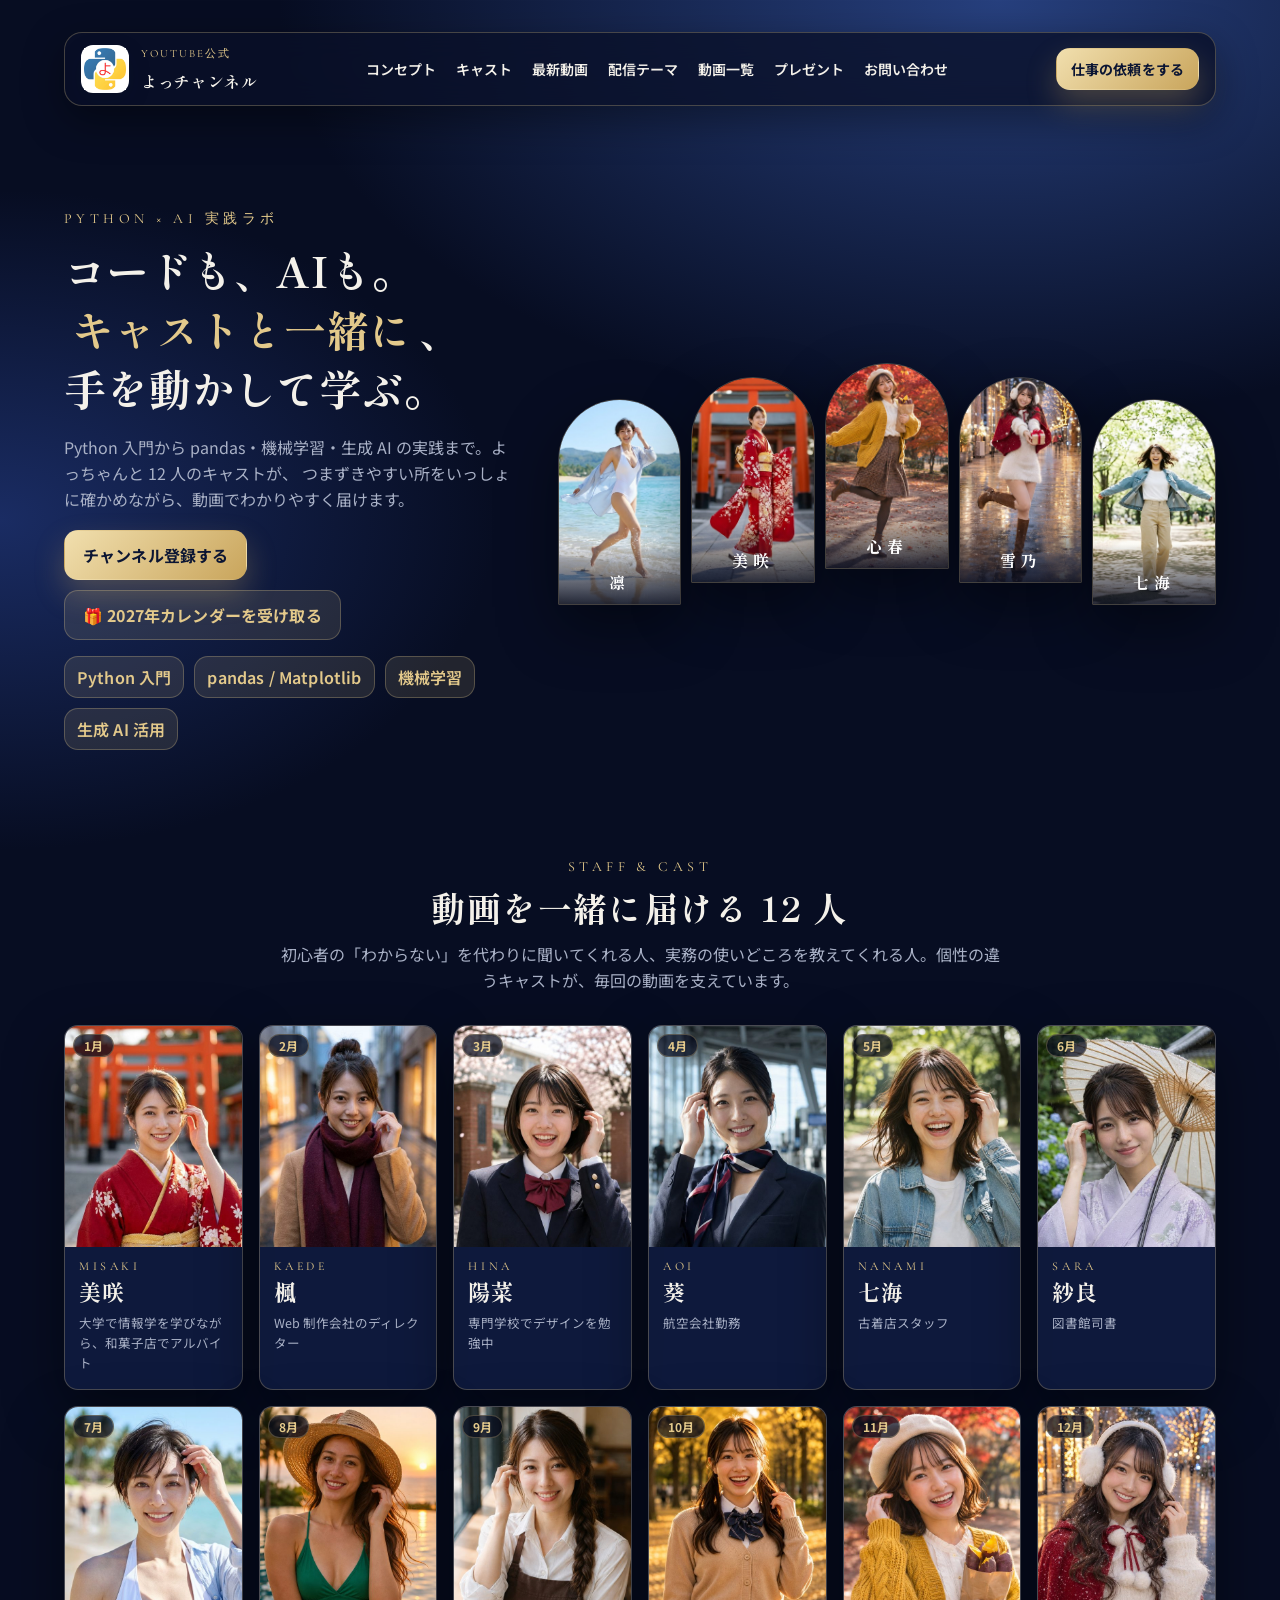
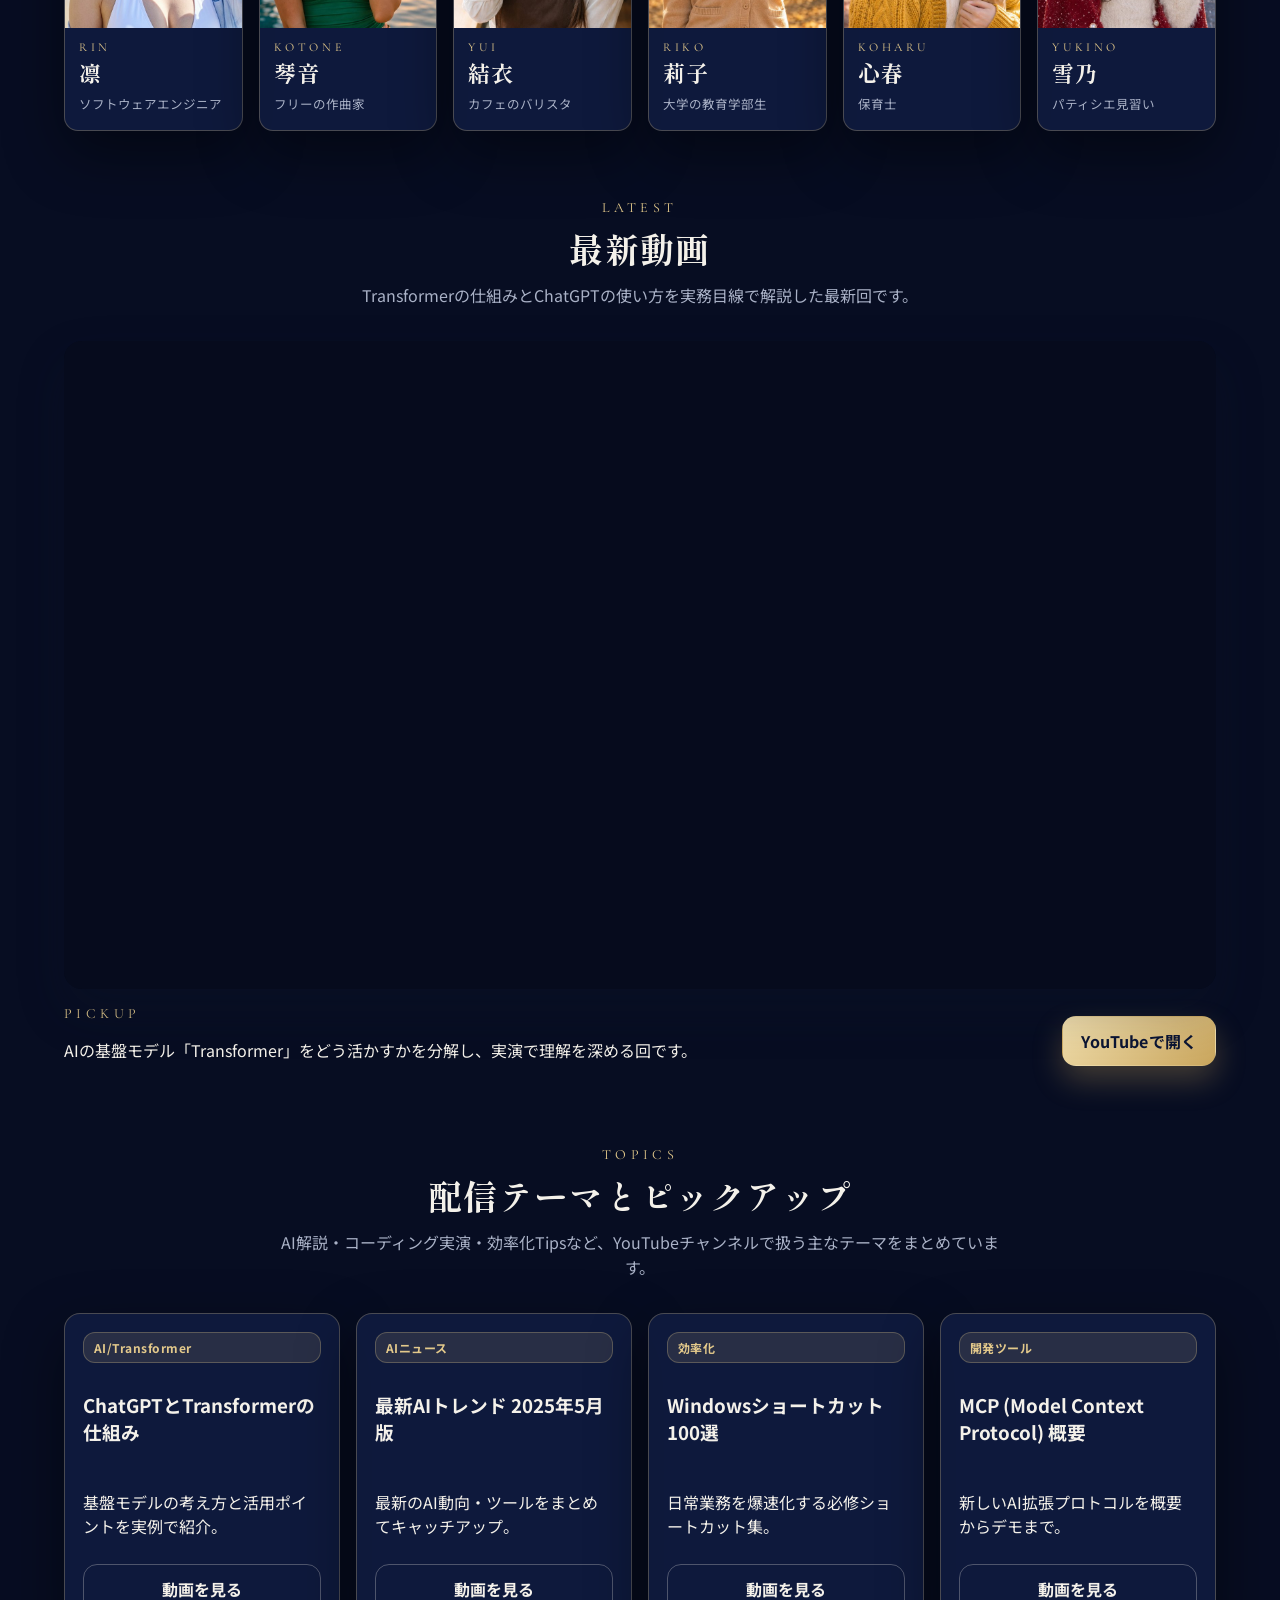
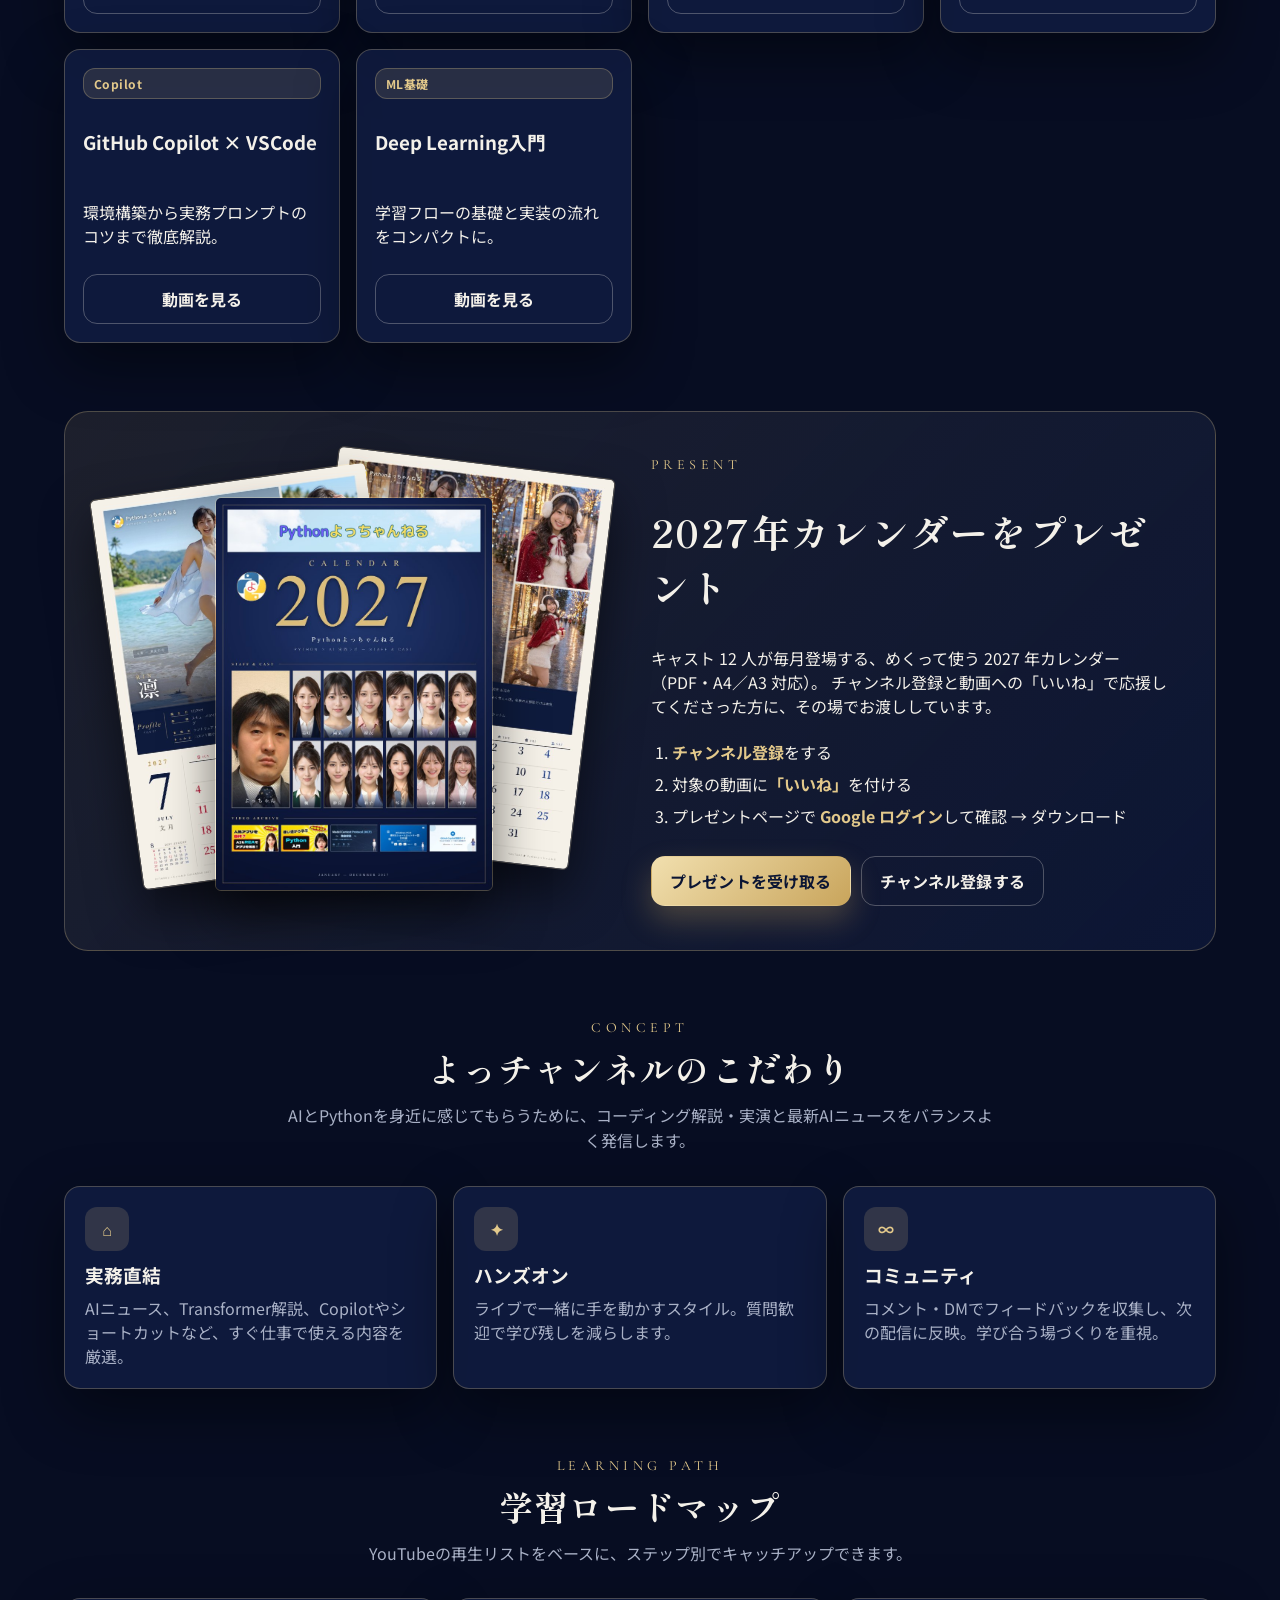
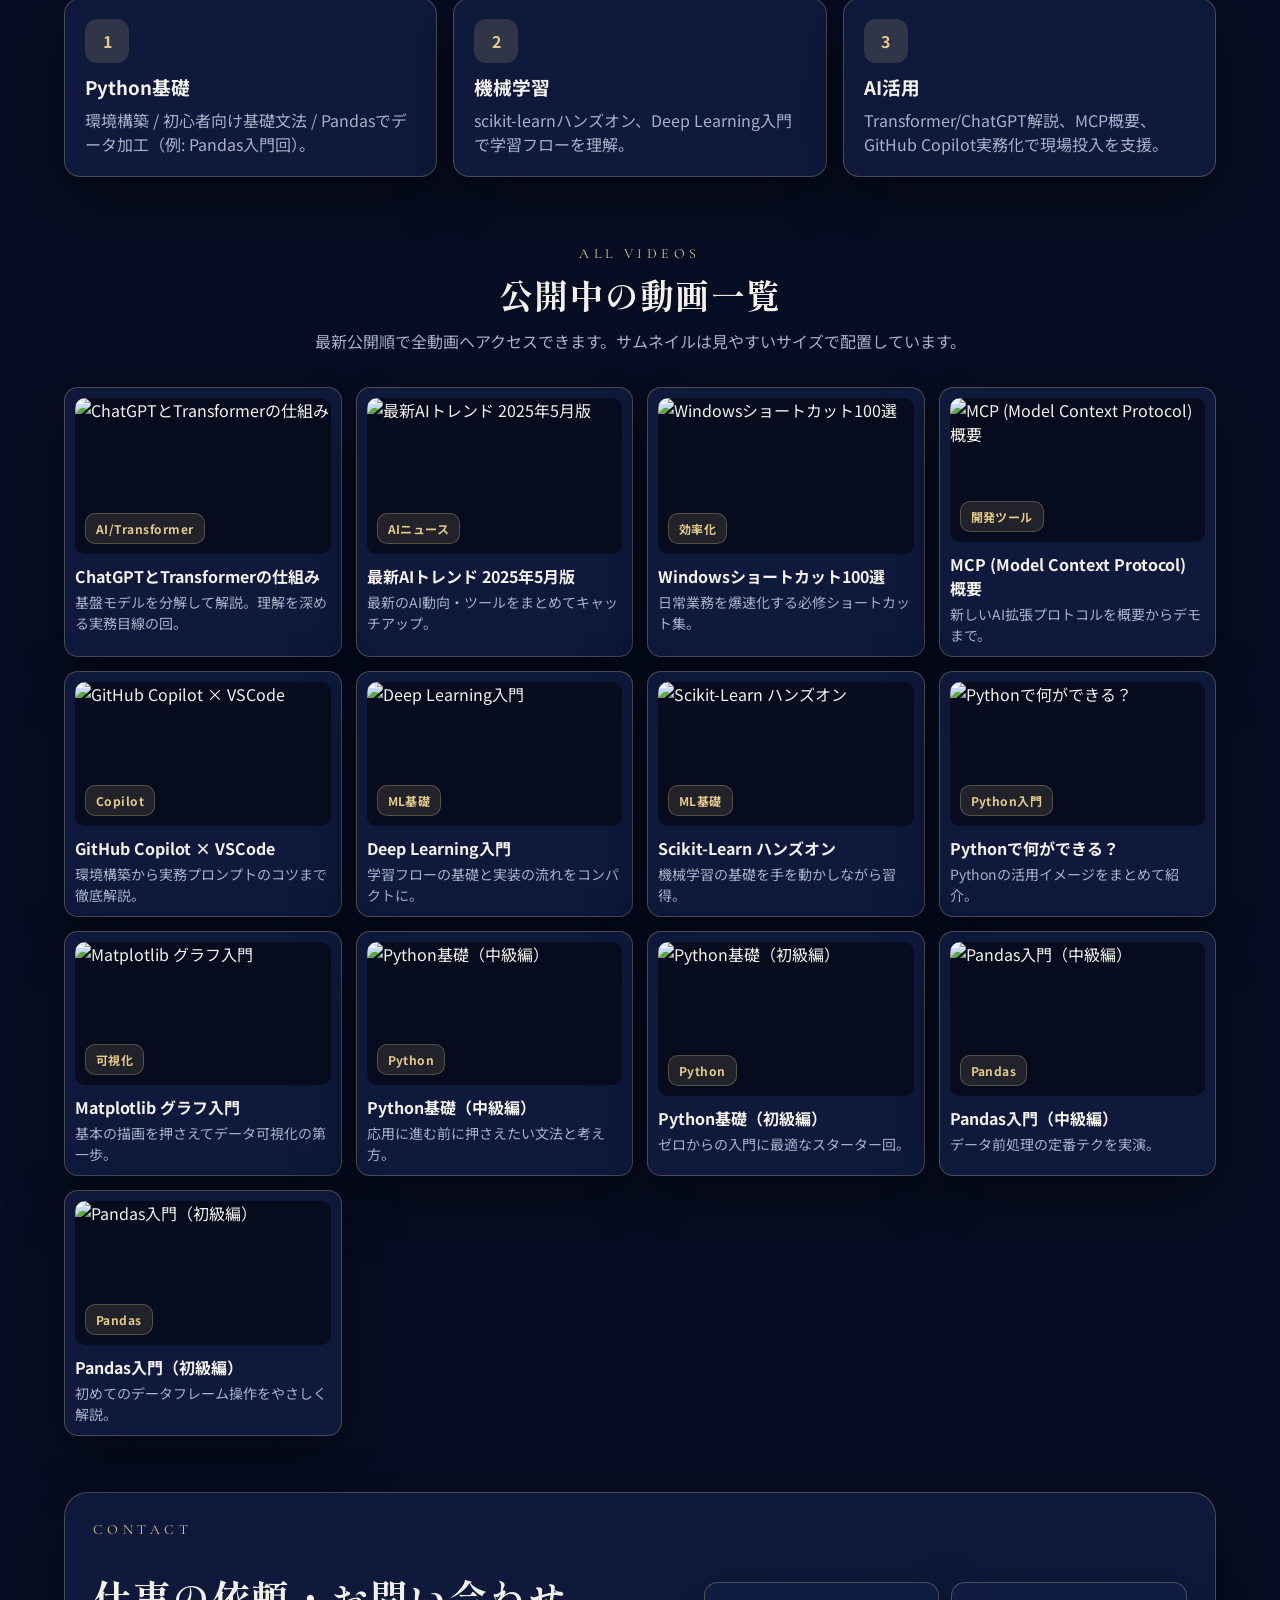
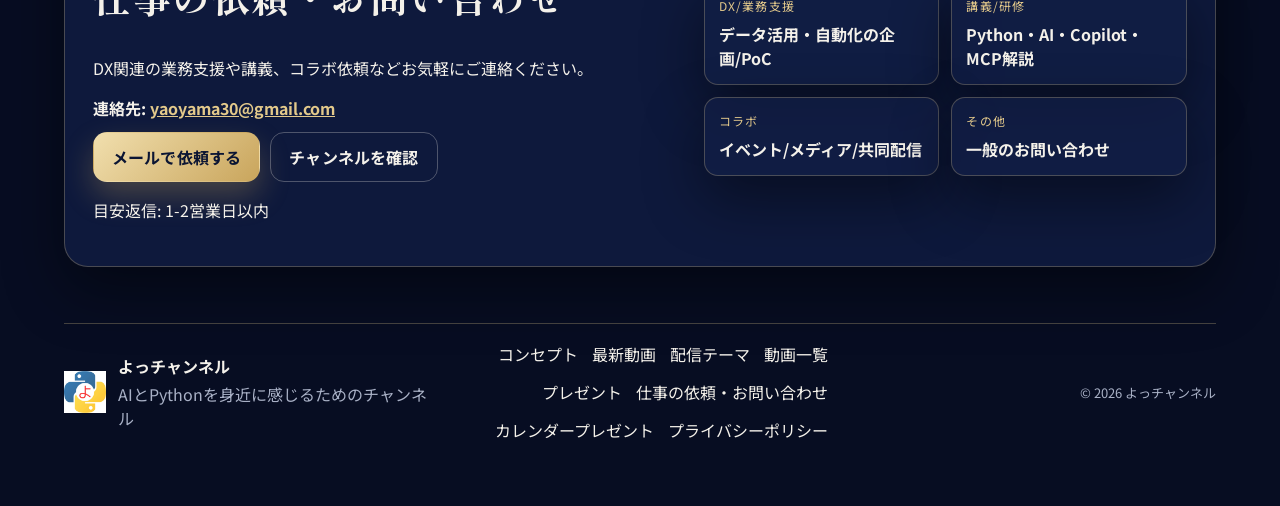
==== index.html @ f8c66ace "連絡先のメールアドレスを変更 Co-Authored-By: Claude Fable 5.2 <noreply@anthropic.com>" ====
<!DOCTYPE html>
<html lang="ja">
<head>
  <meta charset="UTF-8">
  <meta name="viewport" content="width=device-width, initial-scale=1.0">
  <title>よっチャンネル | Python × AI 実践ラボ</title>
  <link rel="preconnect" href="https://fonts.googleapis.com">
  <link rel="preconnect" href="https://fonts.gstatic.com" crossorigin>
  <link href="https://fonts.googleapis.com/css2?family=Space+Grotesk:wght@400;600;700&family=Noto+Sans+JP:wght@400;700&family=Shippori+Mincho:wght@600;800&family=Cormorant+Garamond:wght@500;600&display=swap" rel="stylesheet">
  <link rel="stylesheet" href="styles.css">
</head>
<body>
  <div class="page">
    <header class="topbar">
      <div class="logo-block">
        <div class="logo-mark">
          <img src="assets/logo.png" alt="よっチャンネルのロゴ">
        </div>
        <div class="brand">
          <span class="eyebrow">YouTube公式</span>
          <span class="title">よっチャンネル</span>
        </div>
      </div>
      <nav class="nav">
        <a href="#about">コンセプト</a>
        <a href="#cast">キャスト</a>
        <a href="#latest">最新動画</a>
        <a href="#topics">配信テーマ</a>
        <a href="#all-videos">動画一覧</a>
        <a href="#present">プレゼント</a>
        <a href="#contact">お問い合わせ</a>
      </nav>
      <div class="cta-group">
        <a class="btn ghost" href="https://www.youtube.com/channel/UCyjFn_RJ7tM82CT_i3eoOZg" target="_blank" rel="noopener">チャンネルを開く</a>
        <a class="btn primary" href="#contact">仕事の依頼をする</a>
      </div>
    </header>

    <main>
      <section class="hero hero-cast" id="hero">
        <div class="hero-copy">
          <p class="eyebrow">Python × AI 実践ラボ</p>
          <h1>コードも、AIも。<br><span class="highlight">キャストと一緒に</span>、<br>手を動かして学ぶ。</h1>
          <p class="lede">
            Python 入門から pandas・機械学習・生成 AI の実践まで。よっちゃんと 12 人のキャストが、
            つまずきやすい所をいっしょに確かめながら、動画でわかりやすく届けます。
          </p>
          <div class="cta-group">
            <a class="btn primary" href="https://www.youtube.com/channel/UCyjFn_RJ7tM82CT_i3eoOZg?sub_confirmation=1" target="_blank" rel="noopener">チャンネル登録する</a>
            <a class="btn secondary" href="#present">🎁 2027年カレンダーを受け取る</a>
          </div>
          <div class="chips">
            <span class="chip">Python 入門</span>
            <span class="chip">pandas / Matplotlib</span>
            <span class="chip">機械学習</span>
            <span class="chip">生成 AI 活用</span>
          </div>
        </div>
        <div class="hero-strip" aria-label="キャスト">
          <figure><img src="assets/cast/hero-07-rin.jpg" alt="凛" loading="eager"><figcaption>凛</figcaption></figure><figure><img src="assets/cast/hero-01-misaki.jpg" alt="美咲" loading="eager"><figcaption>美咲</figcaption></figure><figure><img src="assets/cast/hero-11-koharu.jpg" alt="心春" loading="eager"><figcaption>心春</figcaption></figure><figure><img src="assets/cast/hero-12-yukino.jpg" alt="雪乃" loading="eager"><figcaption>雪乃</figcaption></figure><figure><img src="assets/cast/hero-05-nanami.jpg" alt="七海" loading="eager"><figcaption>七海</figcaption></figure>
        </div>
      </section>

      <section class="section" id="cast">
        <div class="section-header">
          <p class="eyebrow">Staff &amp; Cast</p>
          <h2>動画を一緒に届ける 12 人</h2>
          <p class="lede">初心者の「わからない」を代わりに聞いてくれる人、実務の使いどころを教えてくれる人。個性の違うキャストが、毎回の動画を支えています。</p>
        </div>
        <div class="cast-grid">
          <article class="cast-card">
            <div class="cast-photo"><img src="assets/cast/01-misaki.jpg" alt="美咲" loading="lazy"><span class="cast-month">1月</span></div>
            <div class="cast-body">
              <p class="cast-kana">MISAKI</p>
              <h3>美咲</h3>
              <p class="cast-job">大学で情報学を学びながら、和菓子店でアルバイト</p>
            </div>
          </article>
          <article class="cast-card">
            <div class="cast-photo"><img src="assets/cast/02-kaede.jpg" alt="楓" loading="lazy"><span class="cast-month">2月</span></div>
            <div class="cast-body">
              <p class="cast-kana">KAEDE</p>
              <h3>楓</h3>
              <p class="cast-job">Web 制作会社のディレクター</p>
            </div>
          </article>
          <article class="cast-card">
            <div class="cast-photo"><img src="assets/cast/03-hina.jpg" alt="陽菜" loading="lazy"><span class="cast-month">3月</span></div>
            <div class="cast-body">
              <p class="cast-kana">HINA</p>
              <h3>陽菜</h3>
              <p class="cast-job">専門学校でデザインを勉強中</p>
            </div>
          </article>
          <article class="cast-card">
            <div class="cast-photo"><img src="assets/cast/04-aoi.jpg" alt="葵" loading="lazy"><span class="cast-month">4月</span></div>
            <div class="cast-body">
              <p class="cast-kana">AOI</p>
              <h3>葵</h3>
              <p class="cast-job">航空会社勤務</p>
            </div>
          </article>
          <article class="cast-card">
            <div class="cast-photo"><img src="assets/cast/05-nanami.jpg" alt="七海" loading="lazy"><span class="cast-month">5月</span></div>
            <div class="cast-body">
              <p class="cast-kana">NANAMI</p>
              <h3>七海</h3>
              <p class="cast-job">古着店スタッフ</p>
            </div>
          </article>
          <article class="cast-card">
            <div class="cast-photo"><img src="assets/cast/06-sara.jpg" alt="紗良" loading="lazy"><span class="cast-month">6月</span></div>
            <div class="cast-body">
              <p class="cast-kana">SARA</p>
              <h3>紗良</h3>
              <p class="cast-job">図書館司書</p>
            </div>
          </article>
          <article class="cast-card">
            <div class="cast-photo"><img src="assets/cast/07-rin.jpg" alt="凛" loading="lazy"><span class="cast-month">7月</span></div>
            <div class="cast-body">
              <p class="cast-kana">RIN</p>
              <h3>凛</h3>
              <p class="cast-job">ソフトウェアエンジニア</p>
            </div>
          </article>
          <article class="cast-card">
            <div class="cast-photo"><img src="assets/cast/08-kotone.jpg" alt="琴音" loading="lazy"><span class="cast-month">8月</span></div>
            <div class="cast-body">
              <p class="cast-kana">KOTONE</p>
              <h3>琴音</h3>
              <p class="cast-job">フリーの作曲家</p>
            </div>
          </article>
          <article class="cast-card">
            <div class="cast-photo"><img src="assets/cast/09-yui.jpg" alt="結衣" loading="lazy"><span class="cast-month">9月</span></div>
            <div class="cast-body">
              <p class="cast-kana">YUI</p>
              <h3>結衣</h3>
              <p class="cast-job">カフェのバリスタ</p>
            </div>
          </article>
          <article class="cast-card">
            <div class="cast-photo"><img src="assets/cast/10-riko.jpg" alt="莉子" loading="lazy"><span class="cast-month">10月</span></div>
            <div class="cast-body">
              <p class="cast-kana">RIKO</p>
              <h3>莉子</h3>
              <p class="cast-job">大学の教育学部生</p>
            </div>
          </article>
          <article class="cast-card">
            <div class="cast-photo"><img src="assets/cast/11-koharu.jpg" alt="心春" loading="lazy"><span class="cast-month">11月</span></div>
            <div class="cast-body">
              <p class="cast-kana">KOHARU</p>
              <h3>心春</h3>
              <p class="cast-job">保育士</p>
            </div>
          </article>
          <article class="cast-card">
            <div class="cast-photo"><img src="assets/cast/12-yukino.jpg" alt="雪乃" loading="lazy"><span class="cast-month">12月</span></div>
            <div class="cast-body">
              <p class="cast-kana">YUKINO</p>
              <h3>雪乃</h3>
              <p class="cast-job">パティシエ見習い</p>
            </div>
          </article>
        </div>
      </section>

      <section class="section" id="latest">
        <div class="section-header">
          <p class="eyebrow">Latest</p>
          <h2>最新動画</h2>
          <p class="lede">Transformerの仕組みとChatGPTの使い方を実務目線で解説した最新回です。</p>
        </div>
        <div class="video-wrap">
          <div class="video-embed">
            <iframe src="https://www.youtube.com/embed/_EGtxIIIu-Y" title="ChatGPTとTransformerの仕組み" frameborder="0" allowfullscreen allow="accelerometer; autoplay; clipboard-write; encrypted-media; gyroscope; picture-in-picture; web-share"></iframe>
          </div>
          <div class="video-cta">
            <div>
              <p class="eyebrow">Pickup</p>
              <p class="lede">AIの基盤モデル「Transformer」をどう活かすかを分解し、実演で理解を深める回です。</p>
            </div>
            <a class="btn primary" href="https://www.youtube.com/watch?v=_EGtxIIIu-Y" target="_blank" rel="noopener">YouTubeで開く</a>
          </div>
        </div>
      </section>

      <section class="section" id="topics">
        <div class="section-header">
          <p class="eyebrow">Topics</p>
          <h2>配信テーマとピックアップ</h2>
          <p class="lede">AI解説・コーディング実演・効率化Tipsなど、YouTubeチャンネルで扱う主なテーマをまとめています。</p>
        </div>
        <div class="cards video-grid">
          <article class="video-card">
            <div class="pill-outline">AI/Transformer</div>
            <h3>ChatGPTとTransformerの仕組み</h3>
            <p>基盤モデルの考え方と活用ポイントを実例で紹介。</p>
            <a class="btn ghost" href="https://www.youtube.com/watch?v=_EGtxIIIu-Y" target="_blank" rel="noopener">動画を見る</a>
          </article>
          <article class="video-card">
            <div class="pill-outline">AIニュース</div>
            <h3>最新AIトレンド 2025年5月版</h3>
            <p>最新のAI動向・ツールをまとめてキャッチアップ。</p>
            <a class="btn ghost" href="https://www.youtube.com/watch?v=Ob5ODwtUDbQ" target="_blank" rel="noopener">動画を見る</a>
          </article>
          <article class="video-card">
            <div class="pill-outline">効率化</div>
            <h3>Windowsショートカット100選</h3>
            <p>日常業務を爆速化する必修ショートカット集。</p>
            <a class="btn ghost" href="https://www.youtube.com/watch?v=N2MDGrnF3Ww" target="_blank" rel="noopener">動画を見る</a>
          </article>
          <article class="video-card">
            <div class="pill-outline">開発ツール</div>
            <h3>MCP (Model Context Protocol) 概要</h3>
            <p>新しいAI拡張プロトコルを概要からデモまで。</p>
            <a class="btn ghost" href="https://www.youtube.com/watch?v=Aac8Bs4BDN4" target="_blank" rel="noopener">動画を見る</a>
          </article>
          <article class="video-card">
            <div class="pill-outline">Copilot</div>
            <h3>GitHub Copilot × VSCode</h3>
            <p>環境構築から実務プロンプトのコツまで徹底解説。</p>
            <a class="btn ghost" href="https://www.youtube.com/watch?v=wgNAfmL8vp0" target="_blank" rel="noopener">動画を見る</a>
          </article>
          <article class="video-card">
            <div class="pill-outline">ML基礎</div>
            <h3>Deep Learning入門</h3>
            <p>学習フローの基礎と実装の流れをコンパクトに。</p>
            <a class="btn ghost" href="https://www.youtube.com/watch?v=Z3SsHQbcIZY" target="_blank" rel="noopener">動画を見る</a>
          </article>
        </div>
      </section>

      <section class="section present" id="present">
        <div class="present-visual">
          <img class="cal cal-back" src="assets/calendar-december.jpg" alt="カレンダー 12月のページ" loading="lazy">
          <img class="cal cal-mid" src="assets/calendar-july.jpg" alt="カレンダー 7月のページ" loading="lazy">
          <img class="cal cal-front" src="assets/calendar-cover.jpg" alt="カレンダー 2027 表紙" loading="lazy">
        </div>
        <div class="present-copy">
          <p class="eyebrow">Present</p>
          <h2>2027年カレンダーをプレゼント</h2>
          <p class="lede">
            キャスト 12 人が毎月登場する、めくって使う 2027 年カレンダー（PDF・A4／A3 対応）。
            チャンネル登録と動画への「いいね」で応援してくださった方に、その場でお渡ししています。
          </p>
          <ol class="present-steps">
            <li><b>チャンネル登録</b>をする</li>
            <li>対象の動画に<b>「いいね」</b>を付ける</li>
            <li>プレゼントページで <b>Google ログイン</b>して確認 → ダウンロード</li>
          </ol>
          <div class="cta-group">
            <a class="btn primary" href="present/">プレゼントを受け取る</a>
            <a class="btn ghost" href="https://www.youtube.com/channel/UCyjFn_RJ7tM82CT_i3eoOZg?sub_confirmation=1" target="_blank" rel="noopener">チャンネル登録する</a>
          </div>
        </div>
      </section>

      <section class="section" id="about">
        <div class="section-header">
          <p class="eyebrow">Concept</p>
          <h2>よっチャンネルのこだわり</h2>
          <p class="lede">AIとPythonを身近に感じてもらうために、コーディング解説・実演と最新AIニュースをバランスよく発信します。</p>
        </div>
        <div class="cards">
          <article class="card">
            <div class="card-icon">⌂</div>
            <h3>実務直結</h3>
            <p>AIニュース、Transformer解説、Copilotやショートカットなど、すぐ仕事で使える内容を厳選。</p>
          </article>
          <article class="card">
            <div class="card-icon">✦</div>
            <h3>ハンズオン</h3>
            <p>ライブで一緒に手を動かすスタイル。質問歓迎で学び残しを減らします。</p>
          </article>
          <article class="card">
            <div class="card-icon">∞</div>
            <h3>コミュニティ</h3>
            <p>コメント・DMでフィードバックを収集し、次の配信に反映。学び合う場づくりを重視。</p>
          </article>
        </div>
      </section>

      <section class="section roadmap">
        <div class="section-header">
          <p class="eyebrow">Learning Path</p>
          <h2>学習ロードマップ</h2>
          <p class="lede">YouTubeの再生リストをベースに、ステップ別でキャッチアップできます。</p>
        </div>
        <div class="cards">
          <article class="card">
            <div class="card-icon">1</div>
            <h3>Python基礎</h3>
            <p>環境構築 / 初心者向け基礎文法 / Pandasでデータ加工（例: Pandas入門回）。</p>
          </article>
          <article class="card">
            <div class="card-icon">2</div>
            <h3>機械学習</h3>
            <p>scikit-learnハンズオン、Deep Learning入門で学習フローを理解。</p>
          </article>
          <article class="card">
            <div class="card-icon">3</div>
            <h3>AI活用</h3>
            <p>Transformer/ChatGPT解説、MCP概要、GitHub Copilot実務化で現場投入を支援。</p>
          </article>
        </div>
      </section>

      <section class="section" id="all-videos">
        <div class="section-header">
          <p class="eyebrow">All Videos</p>
          <h2>公開中の動画一覧</h2>
          <p class="lede">最新公開順で全動画へアクセスできます。サムネイルは見やすいサイズで配置しています。</p>
        </div>
        <div class="thumb-grid">
          <a class="thumb-card" href="https://www.youtube.com/watch?v=_EGtxIIIu-Y" target="_blank" rel="noopener">
            <div class="thumb">
              <img src="https://i.ytimg.com/vi/_EGtxIIIu-Y/hqdefault.jpg" alt="ChatGPTとTransformerの仕組み">
              <span class="pill thumb-pill">AI/Transformer</span>
            </div>
            <div class="thumb-meta">
              <h3>ChatGPTとTransformerの仕組み</h3>
              <p>基盤モデルを分解して解説。理解を深める実務目線の回。</p>
            </div>
          </a>
          <a class="thumb-card" href="https://www.youtube.com/watch?v=Ob5ODwtUDbQ" target="_blank" rel="noopener">
            <div class="thumb">
              <img src="https://i.ytimg.com/vi/Ob5ODwtUDbQ/hqdefault.jpg" alt="最新AIトレンド 2025年5月版">
              <span class="pill thumb-pill">AIニュース</span>
            </div>
            <div class="thumb-meta">
              <h3>最新AIトレンド 2025年5月版</h3>
              <p>最新のAI動向・ツールをまとめてキャッチアップ。</p>
            </div>
          </a>
          <a class="thumb-card" href="https://www.youtube.com/watch?v=N2MDGrnF3Ww" target="_blank" rel="noopener">
            <div class="thumb">
              <img src="https://i.ytimg.com/vi/N2MDGrnF3Ww/hqdefault.jpg" alt="Windowsショートカット100選">
              <span class="pill thumb-pill">効率化</span>
            </div>
            <div class="thumb-meta">
              <h3>Windowsショートカット100選</h3>
              <p>日常業務を爆速化する必修ショートカット集。</p>
            </div>
          </a>
          <a class="thumb-card" href="https://www.youtube.com/watch?v=Aac8Bs4BDN4" target="_blank" rel="noopener">
            <div class="thumb">
              <img src="https://i.ytimg.com/vi/Aac8Bs4BDN4/hqdefault.jpg" alt="MCP (Model Context Protocol) 概要">
              <span class="pill thumb-pill">開発ツール</span>
            </div>
            <div class="thumb-meta">
              <h3>MCP (Model Context Protocol) 概要</h3>
              <p>新しいAI拡張プロトコルを概要からデモまで。</p>
            </div>
          </a>
          <a class="thumb-card" href="https://www.youtube.com/watch?v=wgNAfmL8vp0" target="_blank" rel="noopener">
            <div class="thumb">
              <img src="https://i.ytimg.com/vi/wgNAfmL8vp0/hqdefault.jpg" alt="GitHub Copilot × VSCode">
              <span class="pill thumb-pill">Copilot</span>
            </div>
            <div class="thumb-meta">
              <h3>GitHub Copilot × VSCode</h3>
              <p>環境構築から実務プロンプトのコツまで徹底解説。</p>
            </div>
          </a>
          <a class="thumb-card" href="https://www.youtube.com/watch?v=Z3SsHQbcIZY" target="_blank" rel="noopener">
            <div class="thumb">
              <img src="https://i.ytimg.com/vi/Z3SsHQbcIZY/hqdefault.jpg" alt="Deep Learning入門">
              <span class="pill thumb-pill">ML基礎</span>
            </div>
            <div class="thumb-meta">
              <h3>Deep Learning入門</h3>
              <p>学習フローの基礎と実装の流れをコンパクトに。</p>
            </div>
          </a>
          <a class="thumb-card" href="https://www.youtube.com/watch?v=gZNrlLdr3sM" target="_blank" rel="noopener">
            <div class="thumb">
              <img src="https://i.ytimg.com/vi/gZNrlLdr3sM/hqdefault.jpg" alt="Scikit-Learn ハンズオン">
              <span class="pill thumb-pill">ML基礎</span>
            </div>
            <div class="thumb-meta">
              <h3>Scikit-Learn ハンズオン</h3>
              <p>機械学習の基礎を手を動かしながら習得。</p>
            </div>
          </a>
          <a class="thumb-card" href="https://www.youtube.com/watch?v=pr9YG-IULeQ" target="_blank" rel="noopener">
            <div class="thumb">
              <img src="https://i.ytimg.com/vi/pr9YG-IULeQ/hqdefault.jpg" alt="Pythonで何ができる？">
              <span class="pill thumb-pill">Python入門</span>
            </div>
            <div class="thumb-meta">
              <h3>Pythonで何ができる？</h3>
              <p>Pythonの活用イメージをまとめて紹介。</p>
            </div>
          </a>
          <a class="thumb-card" href="https://www.youtube.com/watch?v=kehtq66u8U4" target="_blank" rel="noopener">
            <div class="thumb">
              <img src="https://i.ytimg.com/vi/kehtq66u8U4/hqdefault.jpg" alt="Matplotlib グラフ入門">
              <span class="pill thumb-pill">可視化</span>
            </div>
            <div class="thumb-meta">
              <h3>Matplotlib グラフ入門</h3>
              <p>基本の描画を押さえてデータ可視化の第一歩。</p>
            </div>
          </a>
          <a class="thumb-card" href="https://www.youtube.com/watch?v=RitdUqEVRAk" target="_blank" rel="noopener">
            <div class="thumb">
              <img src="https://i.ytimg.com/vi/RitdUqEVRAk/hqdefault.jpg" alt="Python基礎（中級編）">
              <span class="pill thumb-pill">Python</span>
            </div>
            <div class="thumb-meta">
              <h3>Python基礎（中級編）</h3>
              <p>応用に進む前に押さえたい文法と考え方。</p>
            </div>
          </a>
          <a class="thumb-card" href="https://www.youtube.com/watch?v=fTZe4irkN_c" target="_blank" rel="noopener">
            <div class="thumb">
              <img src="https://i.ytimg.com/vi/fTZe4irkN_c/hqdefault.jpg" alt="Python基礎（初級編）">
              <span class="pill thumb-pill">Python</span>
            </div>
            <div class="thumb-meta">
              <h3>Python基礎（初級編）</h3>
              <p>ゼロからの入門に最適なスターター回。</p>
            </div>
          </a>
          <a class="thumb-card" href="https://www.youtube.com/watch?v=y703BjYKYKo" target="_blank" rel="noopener">
            <div class="thumb">
              <img src="https://i.ytimg.com/vi/y703BjYKYKo/hqdefault.jpg" alt="Pandas入門（中級編）">
              <span class="pill thumb-pill">Pandas</span>
            </div>
            <div class="thumb-meta">
              <h3>Pandas入門（中級編）</h3>
              <p>データ前処理の定番テクを実演。</p>
            </div>
          </a>
          <a class="thumb-card" href="https://www.youtube.com/watch?v=XE9Rdlp7FC0" target="_blank" rel="noopener">
            <div class="thumb">
              <img src="https://i.ytimg.com/vi/XE9Rdlp7FC0/hqdefault.jpg" alt="Pandas入門（初級編）">
              <span class="pill thumb-pill">Pandas</span>
            </div>
            <div class="thumb-meta">
              <h3>Pandas入門（初級編）</h3>
              <p>初めてのデータフレーム操作をやさしく解説。</p>
            </div>
          </a>
        </div>
      </section>

      <section class="section panel contact" id="contact">
        <div class="panel-content contact-layout">
          <div>
            <p class="eyebrow">Contact</p>
            <h2>仕事の依頼・お問い合わせ</h2>
            <p class="lede">DX関連の業務支援や講義、コラボ依頼などお気軽にご連絡ください。</p>
            <div class="contact-mail">
              <span>連絡先: </span><a href="mailto:yaoyama30@gmail.com">yaoyama30@gmail.com</a>
            </div>
            <div class="cta-group">
              <a class="btn primary" href="mailto:yaoyama30@gmail.com">メールで依頼する</a>
              <a class="btn ghost" href="https://www.youtube.com/channel/UCyjFn_RJ7tM82CT_i3eoOZg" target="_blank" rel="noopener">チャンネルを確認</a>
            </div>
            <p class="muted small">目安返信: 1-2営業日以内</p>
          </div>
          <div class="panel-grid">
            <div class="panel-card">
              <p class="panel-label">DX/業務支援</p>
              <p class="panel-value">データ活用・自動化の企画/PoC</p>
            </div>
            <div class="panel-card">
              <p class="panel-label">講義/研修</p>
              <p class="panel-value">Python・AI・Copilot・MCP解説</p>
            </div>
            <div class="panel-card">
              <p class="panel-label">コラボ</p>
              <p class="panel-value">イベント/メディア/共同配信</p>
            </div>
            <div class="panel-card">
              <p class="panel-label">その他</p>
              <p class="panel-value">一般のお問い合わせ</p>
            </div>
          </div>
        </div>
      </section>
    </main>

    <footer class="footer">
      <div class="footer-brand">
        <img src="assets/logo.png" alt="よっチャンネルのロゴ">
        <div>
          <p class="title">よっチャンネル</p>
          <p class="muted">AIとPythonを身近に感じるためのチャンネル</p>
        </div>
      </div>
      <div class="footer-links">
        <a href="#about">コンセプト</a>
        <a href="#latest">最新動画</a>
        <a href="#topics">配信テーマ</a>
        <a href="#all-videos">動画一覧</a>
        <a href="#present">プレゼント</a>
        <a href="#contact">仕事の依頼・お問い合わせ</a>
        <a href="present/">カレンダープレゼント</a>
        <a href="privacy/">プライバシーポリシー</a>
      </div>
      <p class="muted small">© 2026 よっチャンネル</p>
    </footer>
  </div>
</body>
</html>
---- styles.css ----
:root {
  --deep-blue: #1f4f9b;
  --mid-blue: #2d74c1;
  --sunrise: #f5c94b;
  --accent: #e54848;
  --ink: #0f172a;
  --muted: #5b6475;
  --card: rgba(255, 255, 255, 0.9);
  --shadow: 0 18px 45px rgba(17, 39, 92, 0.18);
  --radius: 16px;
}

*,
*::before,
*::after {
  box-sizing: border-box;
}

body {
  margin: 0;
  font-family: "Space Grotesk", "Noto Sans JP", "Segoe UI", sans-serif;
  color: var(--ink);
  background: radial-gradient(circle at 20% 20%, #fdf3d9 0, #fefbf3 35%, #f9f7ff 100%);
  min-height: 100vh;
}

a {
  color: inherit;
  text-decoration: none;
}

.page {
  max-width: 1200px;
  margin: 0 auto;
  padding: 32px 24px 64px;
}

.topbar {
  display: grid;
  grid-template-columns: auto 1fr auto;
  align-items: center;
  gap: 24px;
  position: sticky;
  top: 0;
  padding: 12px 16px;
  background: rgba(255, 255, 255, 0.8);
  backdrop-filter: blur(14px);
  border-radius: 18px;
  box-shadow: 0 10px 40px rgba(18, 38, 80, 0.08);
  z-index: 10;
}

.logo-block {
  display: flex;
  align-items: center;
  gap: 12px;
}

.logo-mark {
  width: 48px;
  height: 48px;
  background: white;
  border-radius: 12px;
  box-shadow: 0 8px 24px rgba(15, 23, 42, 0.12);
  display: grid;
  place-items: center;
}

.logo-mark img {
  width: 42px;
  height: 42px;
}

.brand {
  display: flex;
  flex-direction: column;
  gap: 2px;
}

.brand .title {
  font-weight: 700;
  letter-spacing: 0.02em;
}

.brand .eyebrow {
  text-transform: uppercase;
  font-size: 12px;
  letter-spacing: 0.1em;
  color: var(--muted);
}

.nav {
  display: flex;
  gap: 16px;
  justify-content: center;
}

.nav a {
  font-weight: 600;
  padding: 8px 12px;
  border-radius: 12px;
  transition: background 0.2s ease, color 0.2s ease;
}

.nav a:hover {
  background: rgba(45, 116, 193, 0.08);
  color: var(--deep-blue);
}

.cta-group {
  display: flex;
  gap: 10px;
  flex-wrap: wrap;
}

.btn {
  display: inline-flex;
  align-items: center;
  justify-content: center;
  padding: 12px 18px;
  border-radius: 14px;
  font-weight: 700;
  letter-spacing: 0.01em;
  border: 1px solid transparent;
  transition: transform 0.15s ease, box-shadow 0.2s ease, background 0.2s ease, color 0.2s ease;
}

.btn.primary {
  background: linear-gradient(135deg, var(--deep-blue), var(--mid-blue));
  color: #fff;
  box-shadow: 0 14px 28px rgba(45, 116, 193, 0.28);
}

.btn.primary:hover {
  transform: translateY(-1px);
  box-shadow: 0 16px 32px rgba(45, 116, 193, 0.32);
}

.btn.secondary {
  background: #fff8ec;
  color: var(--deep-blue);
  border: 1px solid #ffe4b3;
}

.btn.ghost {
  background: transparent;
  color: var(--ink);
  border: 1px solid rgba(15, 23, 42, 0.08);
}

.btn:hover {
  transform: translateY(-1px);
}

.eyebrow {
  text-transform: uppercase;
  font-size: 12px;
  letter-spacing: 0.16em;
  color: var(--muted);
  margin: 0 0 6px;
}

.hero {
  margin-top: 48px;
  display: grid;
  grid-template-columns: repeat(auto-fit, minmax(280px, 1fr));
  gap: 28px;
  align-items: center;
  position: relative;
}

.hero::before,
.hero::after {
  content: "";
  position: absolute;
  border-radius: 50%;
  filter: blur(60px);
  opacity: 0.55;
  z-index: -1;
}

.hero::before {
  width: 360px;
  height: 360px;
  top: -120px;
  left: -120px;
  background: radial-gradient(circle, rgba(245, 201, 75, 0.8), rgba(255, 255, 255, 0));
}

.hero::after {
  width: 320px;
  height: 320px;
  bottom: -80px;
  right: -80px;
  background: radial-gradient(circle, rgba(45, 116, 193, 0.8), rgba(255, 255, 255, 0));
}

.hero-copy h1 {
  font-size: clamp(32px, 4vw, 46px);
  margin: 6px 0 14px;
  letter-spacing: 0.01em;
}

.hero-copy .highlight {
  background: linear-gradient(90deg, #ffd77a, #ffeeb4);
  padding: 4px 8px;
  border-radius: 12px;
}

.hero-copy .lede {
  color: var(--muted);
  margin: 0 0 18px;
  line-height: 1.6;
}

.chips {
  display: flex;
  gap: 10px;
  margin-top: 16px;
  flex-wrap: wrap;
}

.chip {
  padding: 8px 12px;
  border-radius: 14px;
  background: rgba(15, 23, 42, 0.05);
  color: var(--muted);
  font-weight: 600;
  letter-spacing: 0.01em;
}

.hero-visual {
  position: relative;
  padding: 24px;
  background: var(--card);
  border-radius: 22px;
  box-shadow: var(--shadow);
  overflow: hidden;
}

.hero-visual::after {
  content: "";
  position: absolute;
  inset: 0;
  background: radial-gradient(circle at 20% 20%, rgba(255, 255, 255, 0.4), transparent 50%);
  pointer-events: none;
}

.badge {
  display: flex;
  gap: 12px;
  align-items: center;
  background: #fff;
  padding: 12px 14px;
  border-radius: 14px;
  box-shadow: 0 12px 22px rgba(15, 23, 42, 0.08);
  margin-bottom: 16px;
}

.badge-icon {
  width: 34px;
  height: 34px;
  display: grid;
  place-items: center;
  border-radius: 12px;
  background: linear-gradient(135deg, #f5c94b, #ffd77a);
  font-weight: 700;
  color: var(--ink);
}

.badge-label {
  margin: 0;
  font-size: 13px;
  color: var(--muted);
}

.badge-value {
  margin: 2px 0 0;
  font-weight: 700;
}

.stat-card {
  display: grid;
  grid-template-columns: repeat(3, 1fr);
  gap: 12px;
  padding: 18px;
  border-radius: 16px;
  background: linear-gradient(135deg, rgba(31, 79, 155, 0.08), rgba(245, 201, 75, 0.14));
}

.stat {
  background: #fff;
  padding: 12px;
  border-radius: 12px;
  text-align: center;
  box-shadow: 0 8px 16px rgba(15, 23, 42, 0.05);
}

.stat-label {
  margin: 0;
  font-size: 12px;
  letter-spacing: 0.04em;
  color: var(--muted);
}

.stat-value {
  margin: 6px 0 0;
  font-weight: 700;
  font-size: 20px;
}

.hero-note {
  margin-top: 16px;
  padding: 12px 14px;
  background: #fffdf7;
  border-radius: 12px;
  border: 1px solid rgba(245, 201, 75, 0.4);
  color: var(--ink);
  font-weight: 600;
}

.section {
  margin-top: 68px;
}

.section-header {
  text-align: center;
  max-width: 720px;
  margin: 0 auto 32px;
}

.section-header h2 {
  margin: 8px 0 10px;
  font-size: clamp(26px, 3vw, 34px);
}

.section-header .lede {
  margin: 0;
  color: var(--muted);
  line-height: 1.6;
}

.cards {
  display: grid;
  grid-template-columns: repeat(auto-fit, minmax(240px, 1fr));
  gap: 16px;
}

.card {
  background: var(--card);
  border-radius: var(--radius);
  padding: 20px;
  box-shadow: var(--shadow);
  border: 1px solid rgba(15, 23, 42, 0.04);
}

.card-icon {
  width: 44px;
  height: 44px;
  display: grid;
  place-items: center;
  border-radius: 12px;
  background: linear-gradient(135deg, #f5c94b, #ffe4a2);
  font-weight: 700;
  color: var(--ink);
  margin-bottom: 10px;
}

.card h3 {
  margin: 0 0 8px;
}

.card p {
  margin: 0;
  color: var(--muted);
  line-height: 1.5;
}

.episode-list {
  display: grid;
  grid-template-columns: repeat(auto-fit, minmax(260px, 1fr));
  gap: 16px;
}

.episode-card {
  background: #0f172a;
  color: #e7ecf5;
  border-radius: var(--radius);
  padding: 18px;
  position: relative;
  overflow: hidden;
  box-shadow: 0 18px 36px rgba(15, 23, 42, 0.22);
}

.episode-card::after {
  content: "";
  position: absolute;
  inset: 0;
  background: radial-gradient(circle at 20% 20%, rgba(245, 201, 75, 0.2), transparent 55%);
  pointer-events: none;
}

.episode-head {
  display: flex;
  align-items: center;
  justify-content: space-between;
  margin-bottom: 12px;
}

.pill {
  padding: 6px 10px;
  border-radius: 10px;
  background: rgba(245, 201, 75, 0.18);
  color: #f8d97d;
  font-weight: 700;
  font-size: 12px;
  letter-spacing: 0.04em;
}

.pill.alt {
  background: rgba(45, 116, 193, 0.18);
  color: #94c2ff;
}

.time {
  font-size: 13px;
  color: rgba(231, 236, 245, 0.7);
}

.episode-card h3 {
  margin: 0 0 8px;
}

.episode-card p {
  margin: 0;
  color: rgba(231, 236, 245, 0.8);
  line-height: 1.5;
}

.video-wrap {
  display: grid;
  gap: 16px;
}

.video-grid {
  grid-template-columns: repeat(auto-fit, minmax(240px, 1fr));
}

.thumb-grid {
  display: grid;
  grid-template-columns: repeat(auto-fit, minmax(220px, 1fr));
  gap: 14px;
}

.thumb-card {
  display: grid;
  gap: 10px;
  background: var(--card);
  padding: 10px;
  border-radius: 14px;
  box-shadow: 0 16px 32px rgba(15, 23, 42, 0.12);
  border: 1px solid rgba(15, 23, 42, 0.05);
  transition: transform 0.15s ease, box-shadow 0.2s ease;
}

.thumb-card:hover {
  transform: translateY(-2px);
  box-shadow: 0 18px 36px rgba(15, 23, 42, 0.16);
}

.thumb {
  position: relative;
  width: 100%;
  padding-top: 56.25%;
  border-radius: 10px;
  overflow: hidden;
  background: #0f172a;
}

.thumb img {
  position: absolute;
  inset: 0;
  width: 100%;
  height: 100%;
  object-fit: cover;
}

.thumb-pill {
  position: absolute;
  left: 10px;
  bottom: 10px;
  background: rgba(0, 0, 0, 0.6);
  color: #f6f7fb;
  border: 1px solid rgba(255, 255, 255, 0.4);
}

.thumb-meta h3 {
  margin: 0 0 4px;
  font-size: 16px;
}

.thumb-meta p {
  margin: 0;
  color: var(--muted);
  line-height: 1.5;
  font-size: 14px;
}

.video-embed {
  position: relative;
  width: 100%;
  padding-top: 56.25%;
  border-radius: 18px;
  overflow: hidden;
  box-shadow: 0 22px 48px rgba(15, 23, 42, 0.24);
  background: #000;
}

.video-embed iframe {
  position: absolute;
  inset: 0;
  width: 100%;
  height: 100%;
  border: none;
}

.video-cta {
  display: flex;
  align-items: center;
  justify-content: space-between;
  gap: 12px;
  flex-wrap: wrap;
}

.video-card {
  background: var(--card);
  border-radius: var(--radius);
  padding: 18px;
  box-shadow: var(--shadow);
  border: 1px solid rgba(15, 23, 42, 0.05);
  display: grid;
  gap: 10px;
}

.pill-outline {
  display: inline-block;
  padding: 6px 10px;
  border-radius: 12px;
  border: 1px solid rgba(31, 79, 155, 0.25);
  color: var(--deep-blue);
  font-weight: 700;
  font-size: 12px;
  letter-spacing: 0.04em;
}

.roadmap .card-icon {
  background: linear-gradient(135deg, #2d74c1, #6ea9ff);
  color: #fff;
}

.contact {
  margin-top: 56px;
}

.contact-layout {
  gap: 24px;
}

.contact-mail {
  margin: 12px 0;
  font-weight: 700;
  color: var(--ink);
}

.contact-mail a {
  color: var(--deep-blue);
  text-decoration: underline;
  font-weight: 700;
}

.bullet-list {
  margin: 10px 0 0;
  padding-left: 18px;
  color: var(--muted);
  line-height: 1.5;
}

.panel {
  background: linear-gradient(135deg, #fdf3d9, #f5c94b);
  border-radius: 24px;
  padding: 28px;
  box-shadow: 0 22px 48px rgba(15, 23, 42, 0.14);
}

.panel-content {
  display: grid;
  grid-template-columns: 1.1fr 0.9fr;
  gap: 20px;
  align-items: center;
}

.panel .cta-group .btn.ghost {
  border-color: rgba(15, 23, 42, 0.2);
}

.panel-grid {
  display: grid;
  grid-template-columns: repeat(2, minmax(0, 1fr));
  gap: 12px;
}

.panel-card {
  background: rgba(255, 255, 255, 0.9);
  border-radius: 14px;
  padding: 14px;
  box-shadow: 0 10px 20px rgba(15, 23, 42, 0.1);
}

.panel-label {
  margin: 0;
  text-transform: uppercase;
  font-size: 12px;
  letter-spacing: 0.1em;
  color: var(--muted);
}

.panel-value {
  margin: 8px 0 0;
  font-weight: 700;
  font-size: 16px;
}

.footer {
  margin-top: 56px;
  padding: 18px 0 0;
  border-top: 1px solid rgba(15, 23, 42, 0.08);
  display: grid;
  grid-template-columns: repeat(auto-fit, minmax(240px, 1fr));
  gap: 12px;
  align-items: center;
}

.footer-brand {
  display: flex;
  align-items: center;
  gap: 12px;
}

.footer-brand img {
  width: 42px;
  height: 42px;
}

.footer .title {
  margin: 0 0 4px;
  font-weight: 700;
}

.footer .muted {
  margin: 0;
  color: var(--muted);
}

.footer-links {
  display: flex;
  gap: 14px;
  flex-wrap: wrap;
  justify-content: flex-end;
}

.footer .small {
  font-size: 13px;
  text-align: right;
}

@media (max-width: 960px) {
  .topbar {
    grid-template-columns: 1fr;
    align-items: start;
  }

  .nav {
    justify-content: flex-start;
  }

  .hero {
    margin-top: 32px;
  }

  .panel-content {
    grid-template-columns: 1fr;
  }
}

@media (max-width: 720px) {
  .page {
    padding: 24px 18px 48px;
  }

  .topbar {
    position: static;
  }

  .stat-card {
    grid-template-columns: repeat(auto-fit, minmax(120px, 1fr));
  }

  .footer {
    grid-template-columns: 1fr;
  }

  .footer-links,
  .footer .small {
    justify-content: flex-start;
    text-align: left;
  }
}

/* ==== theme-2027: navy and gold, cast-led ==== */
:root {
  --deep-blue: #e3c98b; --mid-blue: #c9a55c; --sunrise: #e3c98b; --ink: #f4f1ea; --muted: #a9b1c6;
  --navy: #0b1533; --navy-2: #121f47; --gold: #e3c98b; --line: rgba(227, 201, 139, 0.28);
  --card: rgba(18, 31, 71, 0.72); --shadow: 0 22px 60px rgba(0, 0, 0, 0.45);
}
html { background: #070d22; }
body { color: var(--ink); background-color: #070d22;
       background-image: radial-gradient(1200px 700px at 78% 0, #27407e 0%, transparent 60%),
                         radial-gradient(900px 600px at 0 520px, #1a2c63 0%, transparent 55%);
       background-repeat: no-repeat; font-family: "Noto Sans JP", "Space Grotesk", "Segoe UI", sans-serif; }
h1, h2, .brand .title, .cast-card h3 { font-family: "Shippori Mincho", "Yu Mincho", serif; letter-spacing: 0.04em; }
h2 { font-size: clamp(26px, 3.2vw, 38px); }
.eyebrow { font-family: "Cormorant Garamond", serif; color: var(--gold); letter-spacing: 0.32em; font-size: 14px; text-transform: uppercase; }
.topbar { background: rgba(9, 16, 40, 0.78); border: 1px solid var(--line); box-shadow: 0 14px 40px rgba(0, 0, 0, 0.4); gap: 14px; }
.nav { gap: 2px; flex-wrap: nowrap; }
.nav a { white-space: nowrap; padding: 8px 9px; font-size: 14px; }
.topbar .cta-group { flex-wrap: nowrap; }
.topbar .cta-group .btn { white-space: nowrap; padding: 10px 14px; font-size: 14px; }
.topbar .cta-group .btn.ghost { display: none; }
.logo-mark { background: #fff; }
.brand .eyebrow { color: var(--gold); letter-spacing: 0.18em; font-size: 11px; }
.nav a:hover { background: rgba(227, 201, 139, 0.14); color: var(--gold); }
.btn.primary { background: linear-gradient(135deg, #f1dfae, #c9a55c); color: #0b1533; box-shadow: 0 14px 30px rgba(201, 165, 92, 0.3); }
.btn.primary:hover { box-shadow: 0 18px 36px rgba(201, 165, 92, 0.42); }
.btn.secondary { background: rgba(227, 201, 139, 0.12); color: var(--gold); border: 1px solid var(--line); }
.btn.ghost, .panel .cta-group .btn.ghost { color: var(--ink); border: 1px solid rgba(244, 241, 234, 0.28); background: transparent; }
.hero::before, .hero::after, .hero-visual::after, .episode-card::after { display: none; }
.hero-copy .highlight { color: var(--gold); background: none; }
.hero-copy .lede, .section-header .lede, .card p, .episode-card p, .thumb-meta p, .footer .muted { color: var(--muted); }
.chip, .pill, .pill.alt, .pill-outline, .thumb-pill, .time { background: rgba(227, 201, 139, 0.12); color: var(--gold); border: 1px solid var(--line); }
.card, .episode-card, .thumb-card, .video-card, .panel, .panel-card, .stat-card, .badge, .hero-note, .stat {
  background: var(--card); color: var(--ink); border: 1px solid var(--line); box-shadow: var(--shadow); }
.thumb-card:hover { border-color: var(--gold); transform: translateY(-3px); }
.card-icon, .roadmap .card-icon, .badge-icon { background: rgba(227, 201, 139, 0.16); color: var(--gold); }
.panel-label, .stat-label, .badge-label { color: var(--gold); }
.contact-mail, .contact-mail a, .bullet-list { color: var(--ink); }
.contact-mail a { color: var(--gold); }
.video-embed, .video-embed iframe, .thumb { border-color: var(--line); background: #060b1d; }
.footer { border-top: 1px solid var(--line); }

/* hero with the cast */
.hero.hero-cast { display: grid; grid-template-columns: minmax(0, 0.82fr) minmax(0, 1.18fr); gap: 36px; align-items: center; padding: 56px 0 40px; }
.hero-cast h1 { font-size: clamp(28px, 3.3vw, 44px); line-height: 1.4; margin: 12px 0 18px; }
.hero-strip { display: grid; grid-template-columns: repeat(5, 1fr); gap: 10px; align-items: end; }
.hero-strip figure { margin: 0; position: relative; border-radius: 999px 999px 18px 18px; overflow: hidden; border: 1px solid var(--line);
  box-shadow: var(--shadow); aspect-ratio: 3 / 5; }
.hero-strip figure:nth-child(odd) { transform: translateY(22px); }
.hero-strip figure:nth-child(3) { transform: translateY(-14px); }
.hero-strip img { width: 100%; height: 100%; object-fit: cover; display: block; }
.hero-strip figcaption { position: absolute; left: 0; right: 0; bottom: 0; padding: 26px 0 10px; text-align: center; font-family: "Shippori Mincho", serif;
  letter-spacing: 0.3em; font-weight: 700; color: #fff; background: linear-gradient(180deg, transparent, rgba(6, 11, 29, 0.85)); }

/* cast */
.cast-grid { display: grid; grid-template-columns: repeat(6, minmax(0, 1fr)); gap: 16px; }
.cast-card { background: var(--card); border: 1px solid var(--line); border-radius: 14px; overflow: hidden; box-shadow: var(--shadow);
  transition: transform 0.2s ease, border-color 0.2s ease; }
.cast-card:hover { transform: translateY(-4px); border-color: var(--gold); }
.cast-photo { position: relative; aspect-ratio: 4 / 5; overflow: hidden; }
.cast-photo img { width: 100%; height: 100%; object-fit: cover; display: block; }
.cast-month { position: absolute; top: 8px; left: 8px; padding: 2px 10px; border-radius: 999px; font-size: 12px; font-weight: 700;
  background: rgba(6, 11, 29, 0.72); color: var(--gold); border: 1px solid var(--line); }
.cast-body { padding: 12px 14px 16px; }
.cast-kana { margin: 0; font-family: "Cormorant Garamond", serif; letter-spacing: 0.3em; font-size: 12px; color: var(--gold); }
.cast-card h3 { margin: 2px 0 6px; font-size: 22px; }
.cast-job { margin: 0; font-size: 12.5px; line-height: 1.6; color: var(--muted); }

/* present */
.section.present { display: grid; grid-template-columns: minmax(0, 0.95fr) minmax(0, 1fr); gap: 48px; align-items: center;
  background: linear-gradient(135deg, rgba(227, 201, 139, 0.1), rgba(18, 31, 71, 0.5)); border: 1px solid var(--line); border-radius: 24px; padding: 40px; }
.present-visual { position: relative; aspect-ratio: 1 / 0.92; }
.present-visual .cal { position: absolute; width: 56%; border-radius: 6px; box-shadow: 0 24px 50px rgba(0, 0, 0, 0.55); border: 1px solid var(--line); }
.cal-back { right: 2%; top: 2%; transform: rotate(7deg); }
.cal-mid { left: 2%; top: 6%; transform: rotate(-8deg); }
.cal-front { left: 22%; top: 10%; }
.present-steps { margin: 18px 0 24px; padding-left: 1.3em; line-height: 2; color: var(--ink); }
.present-steps b { color: var(--gold); }

@media (max-width: 960px) {
  .hero.hero-cast, .section.present { grid-template-columns: 1fr; }
  .cast-grid { grid-template-columns: repeat(4, minmax(0, 1fr)); }
  .section.present { padding: 28px 20px; }
}
@media (max-width: 720px) {
  .cast-grid { grid-template-columns: repeat(2, minmax(0, 1fr)); }
  .hero-strip { gap: 6px; }
  .nav { flex-wrap: wrap; gap: 2px; justify-content: flex-start; }
}
/* ==== end theme-2027 ==== */
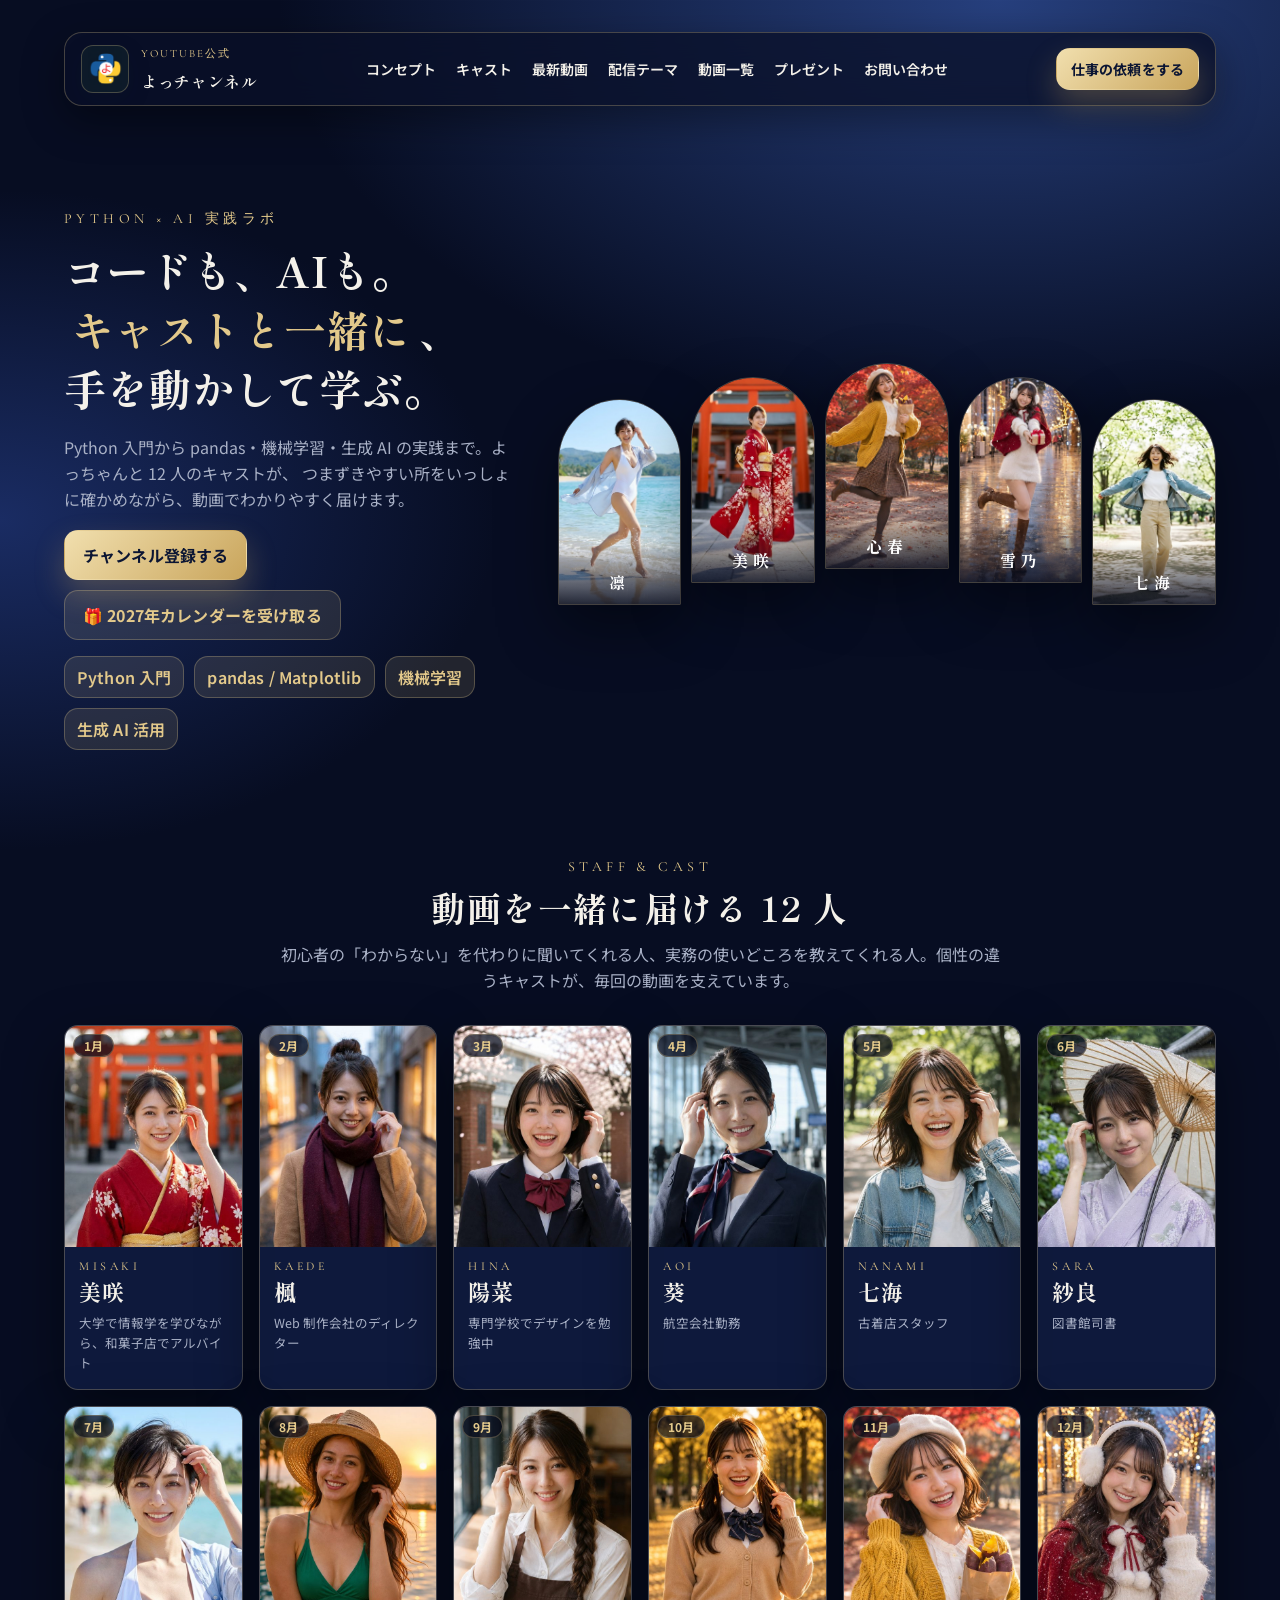
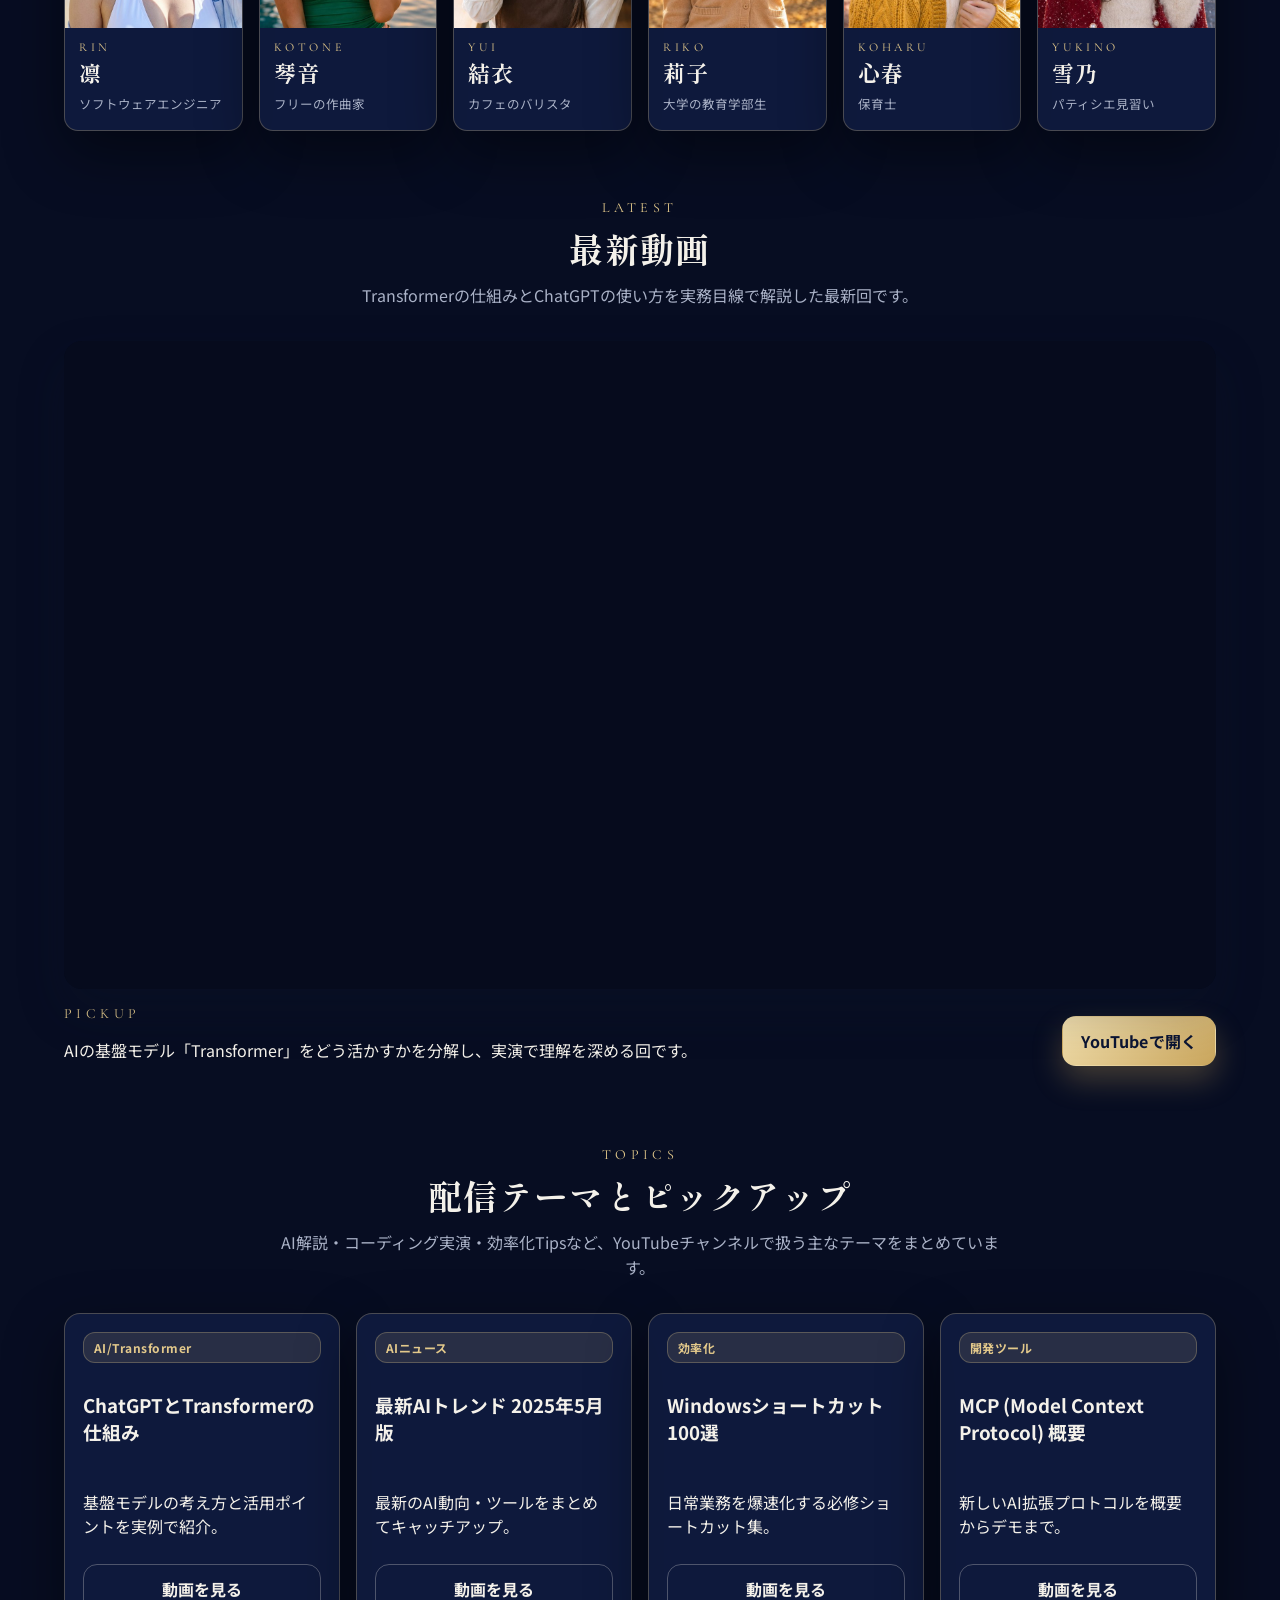
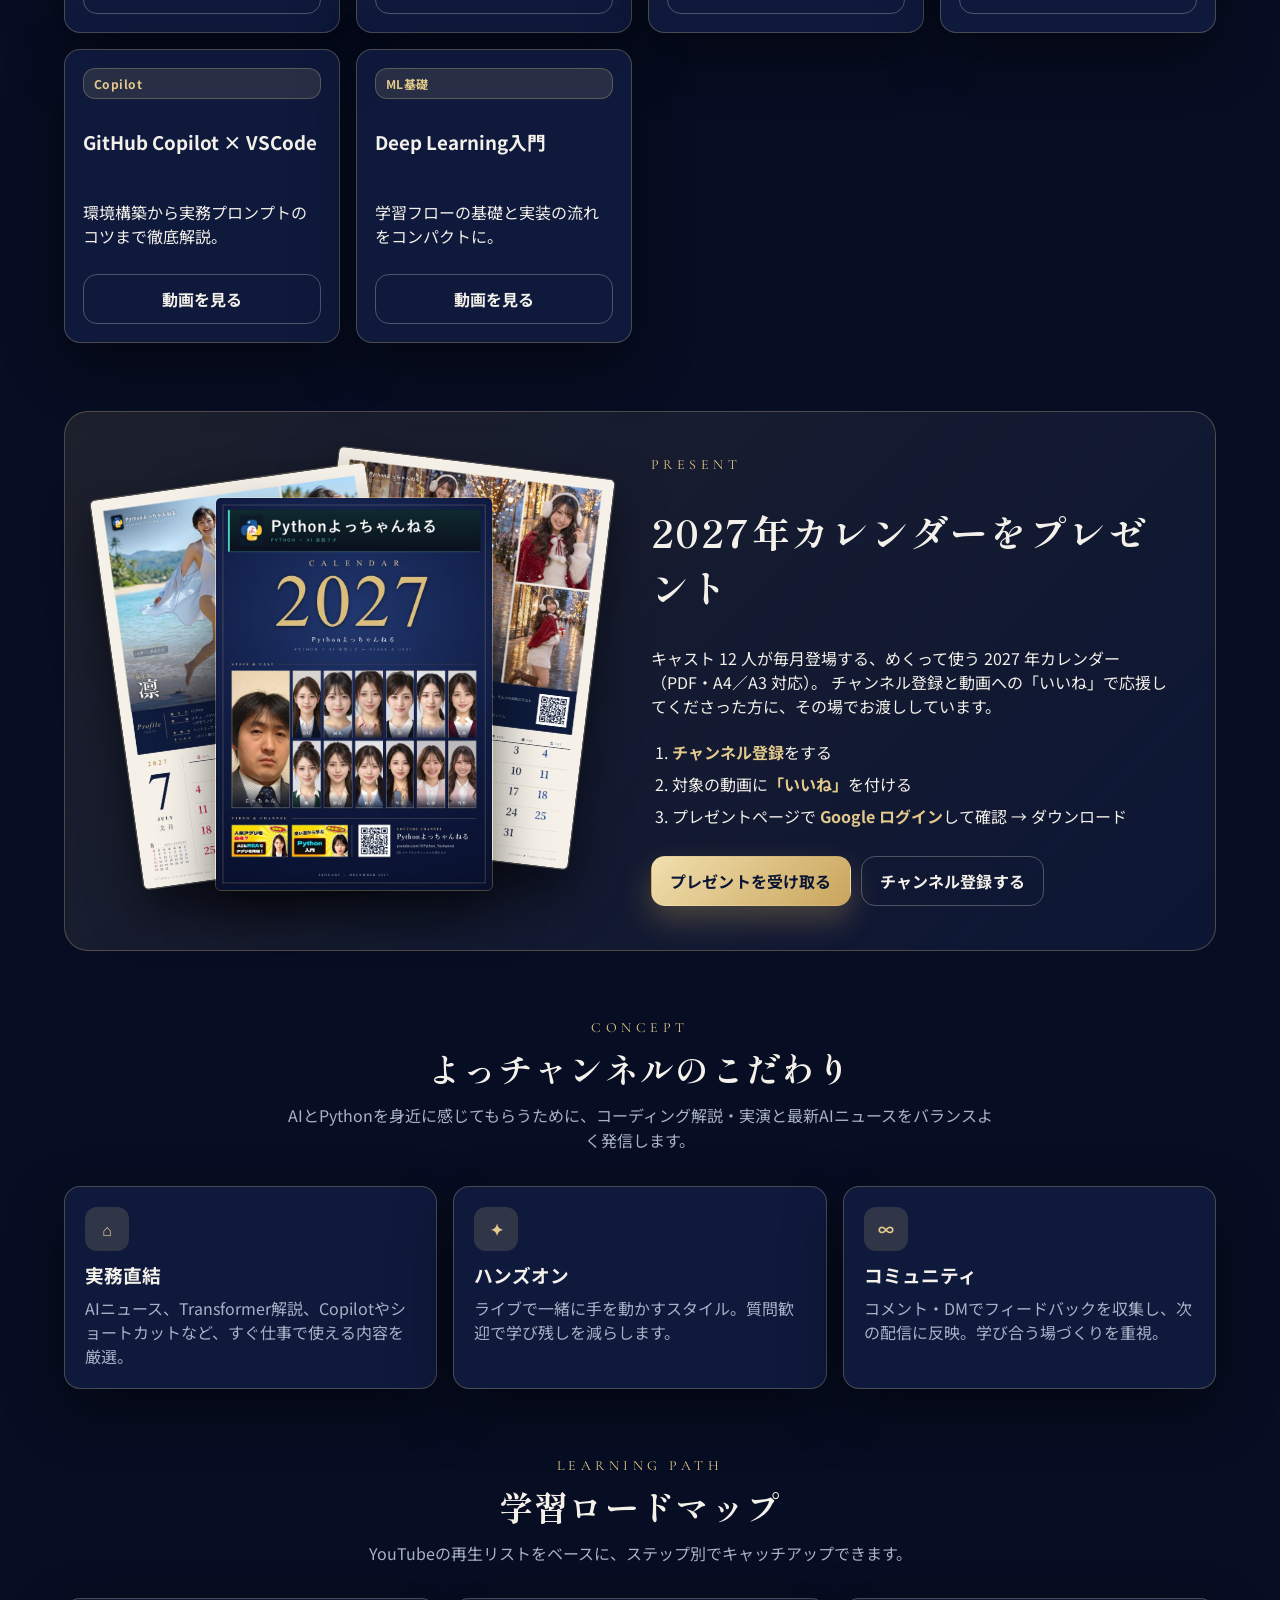
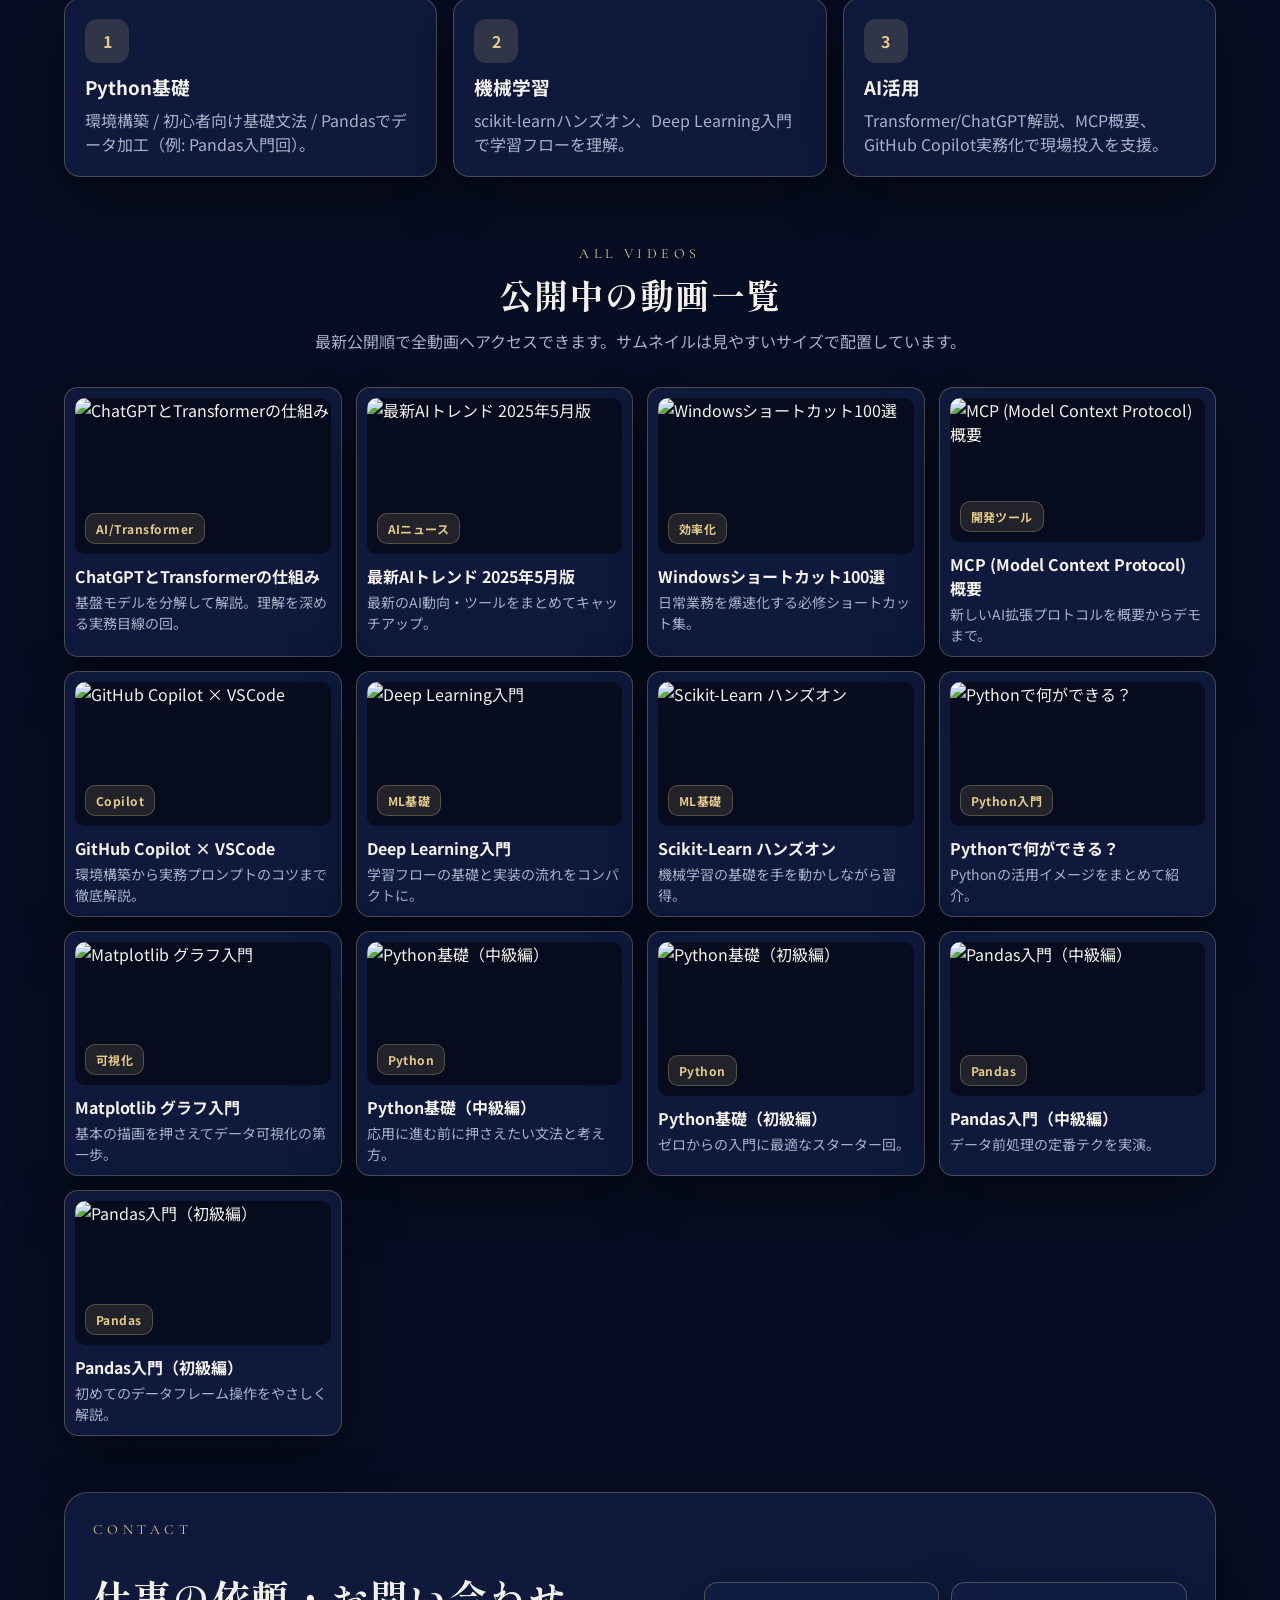
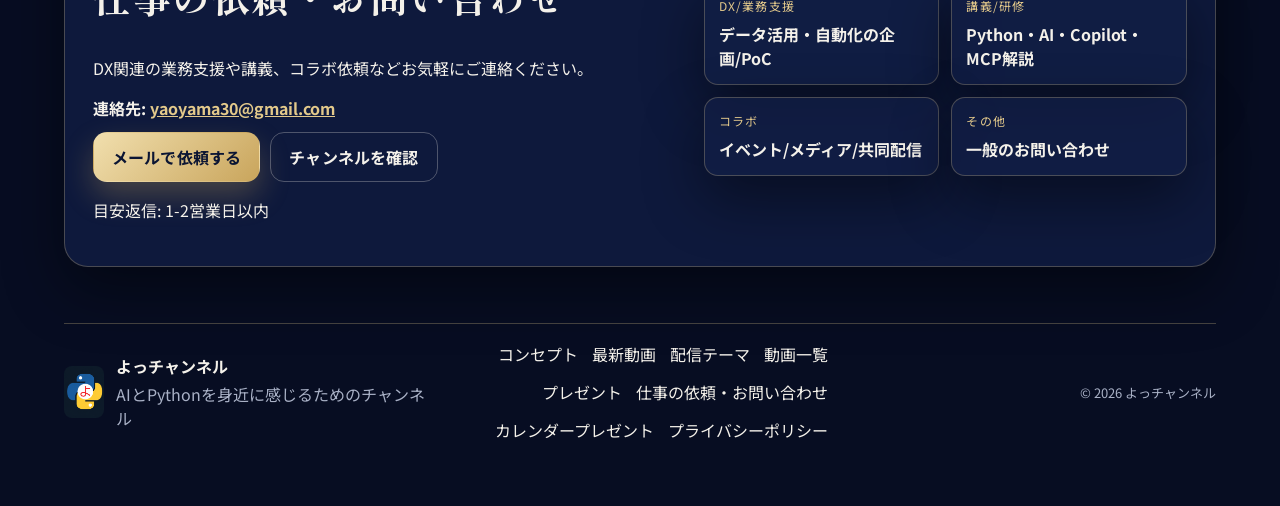
==== commit 810b9edf: "ロゴを最近の動画で使っている新しいものに変更し、カレンダーの見本を更新 Co-Authored-By: Claude Fable 5.2 <noreply@anthropic.com>" ====
--- a/index.html
+++ b/index.html
@@ -14,7 +14,7 @@
     <header class="topbar">
       <div class="logo-block">
         <div class="logo-mark">
-          <img src="assets/logo.png" alt="よっチャンネルのロゴ">
+          <img src="assets/logo-new.png" alt="よっチャンネルのロゴ">
         </div>
         <div class="brand">
           <span class="eyebrow">YouTube公式</span>
@@ -487,7 +487,7 @@
 
     <footer class="footer">
       <div class="footer-brand">
-        <img src="assets/logo.png" alt="よっチャンネルのロゴ">
+        <img src="assets/logo-new.png" alt="よっチャンネルのロゴ">
         <div>
           <p class="title">よっチャンネル</p>
           <p class="muted">AIとPythonを身近に感じるためのチャンネル</p>
--- a/styles.css
+++ b/styles.css
@@ -736,7 +736,9 @@
 .topbar .cta-group { flex-wrap: nowrap; }
 .topbar .cta-group .btn { white-space: nowrap; padding: 10px 14px; font-size: 14px; }
 .topbar .cta-group .btn.ghost { display: none; }
-.logo-mark { background: #fff; }
+.logo-mark { background: #0d1a29; border: 1px solid var(--line); overflow: hidden; }
+.logo-mark img { width: auto; height: 44px; }
+.footer-brand img { width: auto; height: 52px; border-radius: 8px; }
 .brand .eyebrow { color: var(--gold); letter-spacing: 0.18em; font-size: 11px; }
 .nav a:hover { background: rgba(227, 201, 139, 0.14); color: var(--gold); }
 .btn.primary { background: linear-gradient(135deg, #f1dfae, #c9a55c); color: #0b1533; box-shadow: 0 14px 30px rgba(201, 165, 92, 0.3); }
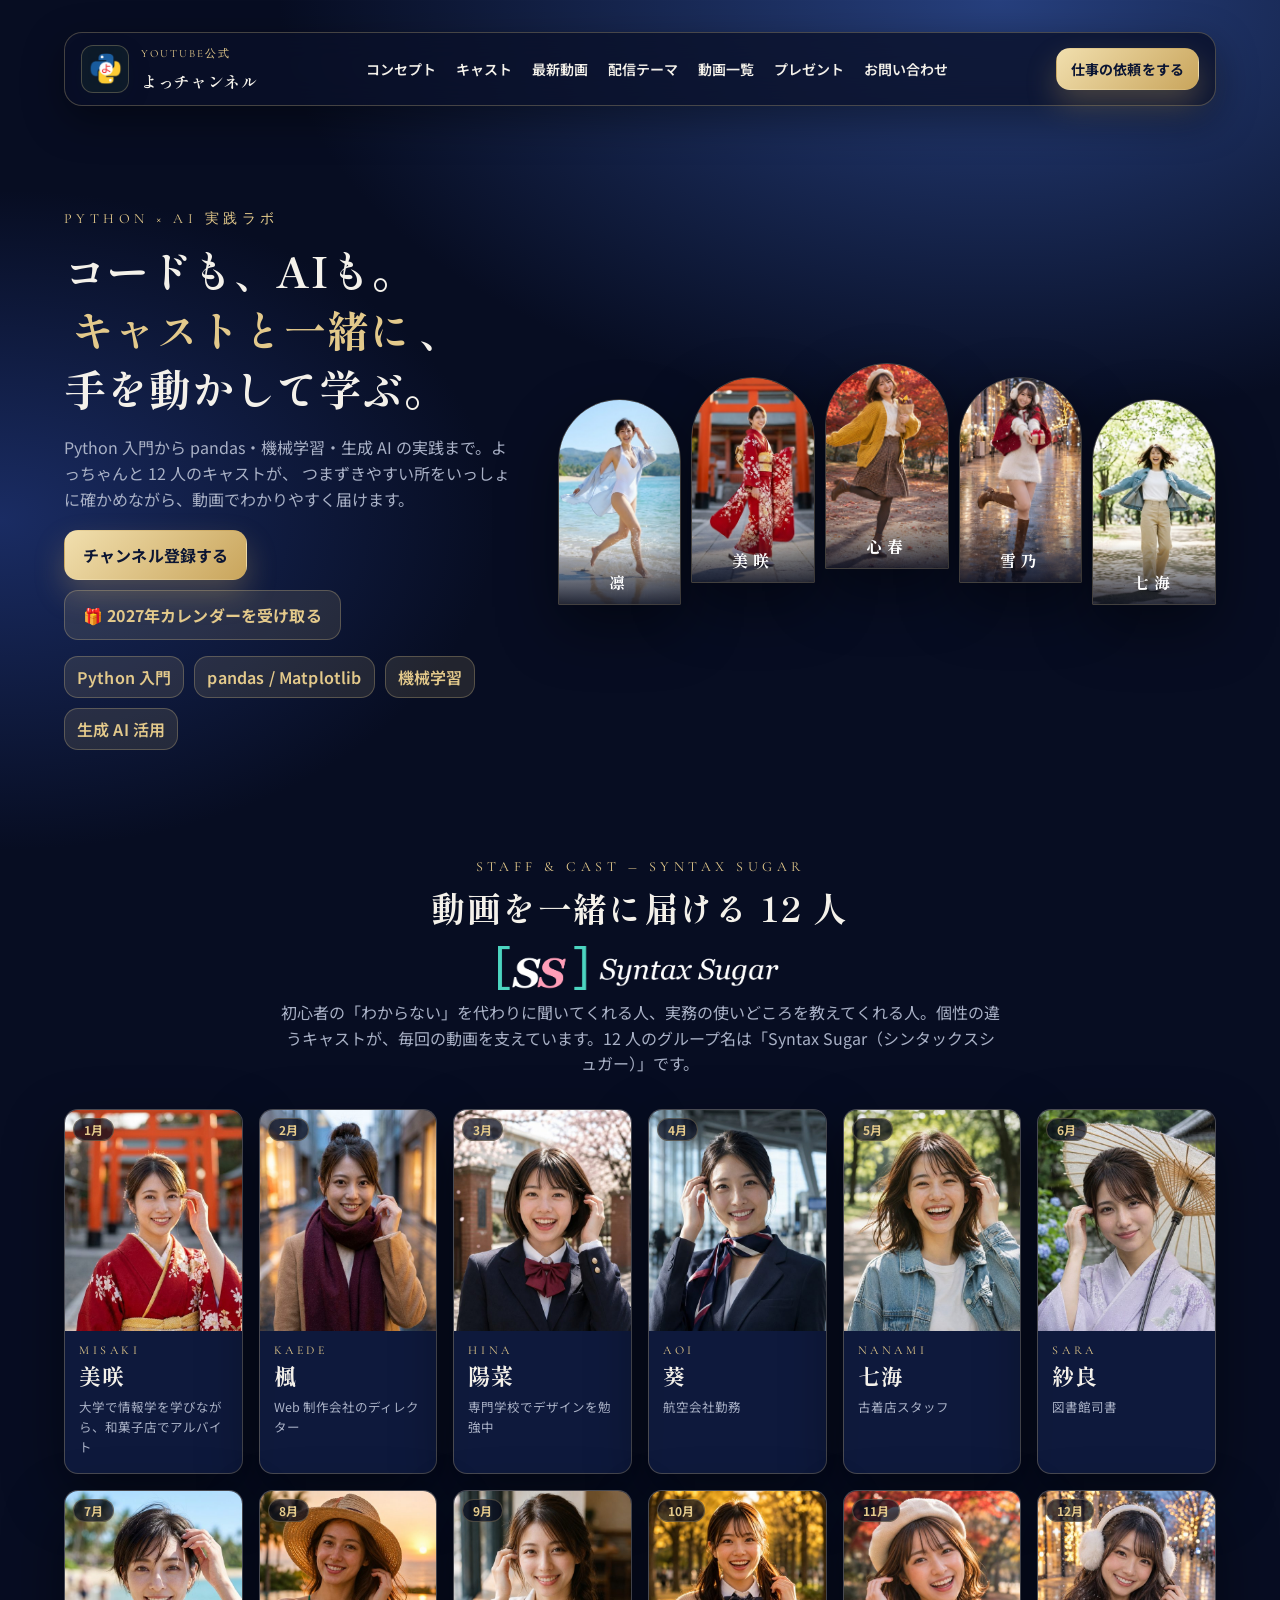
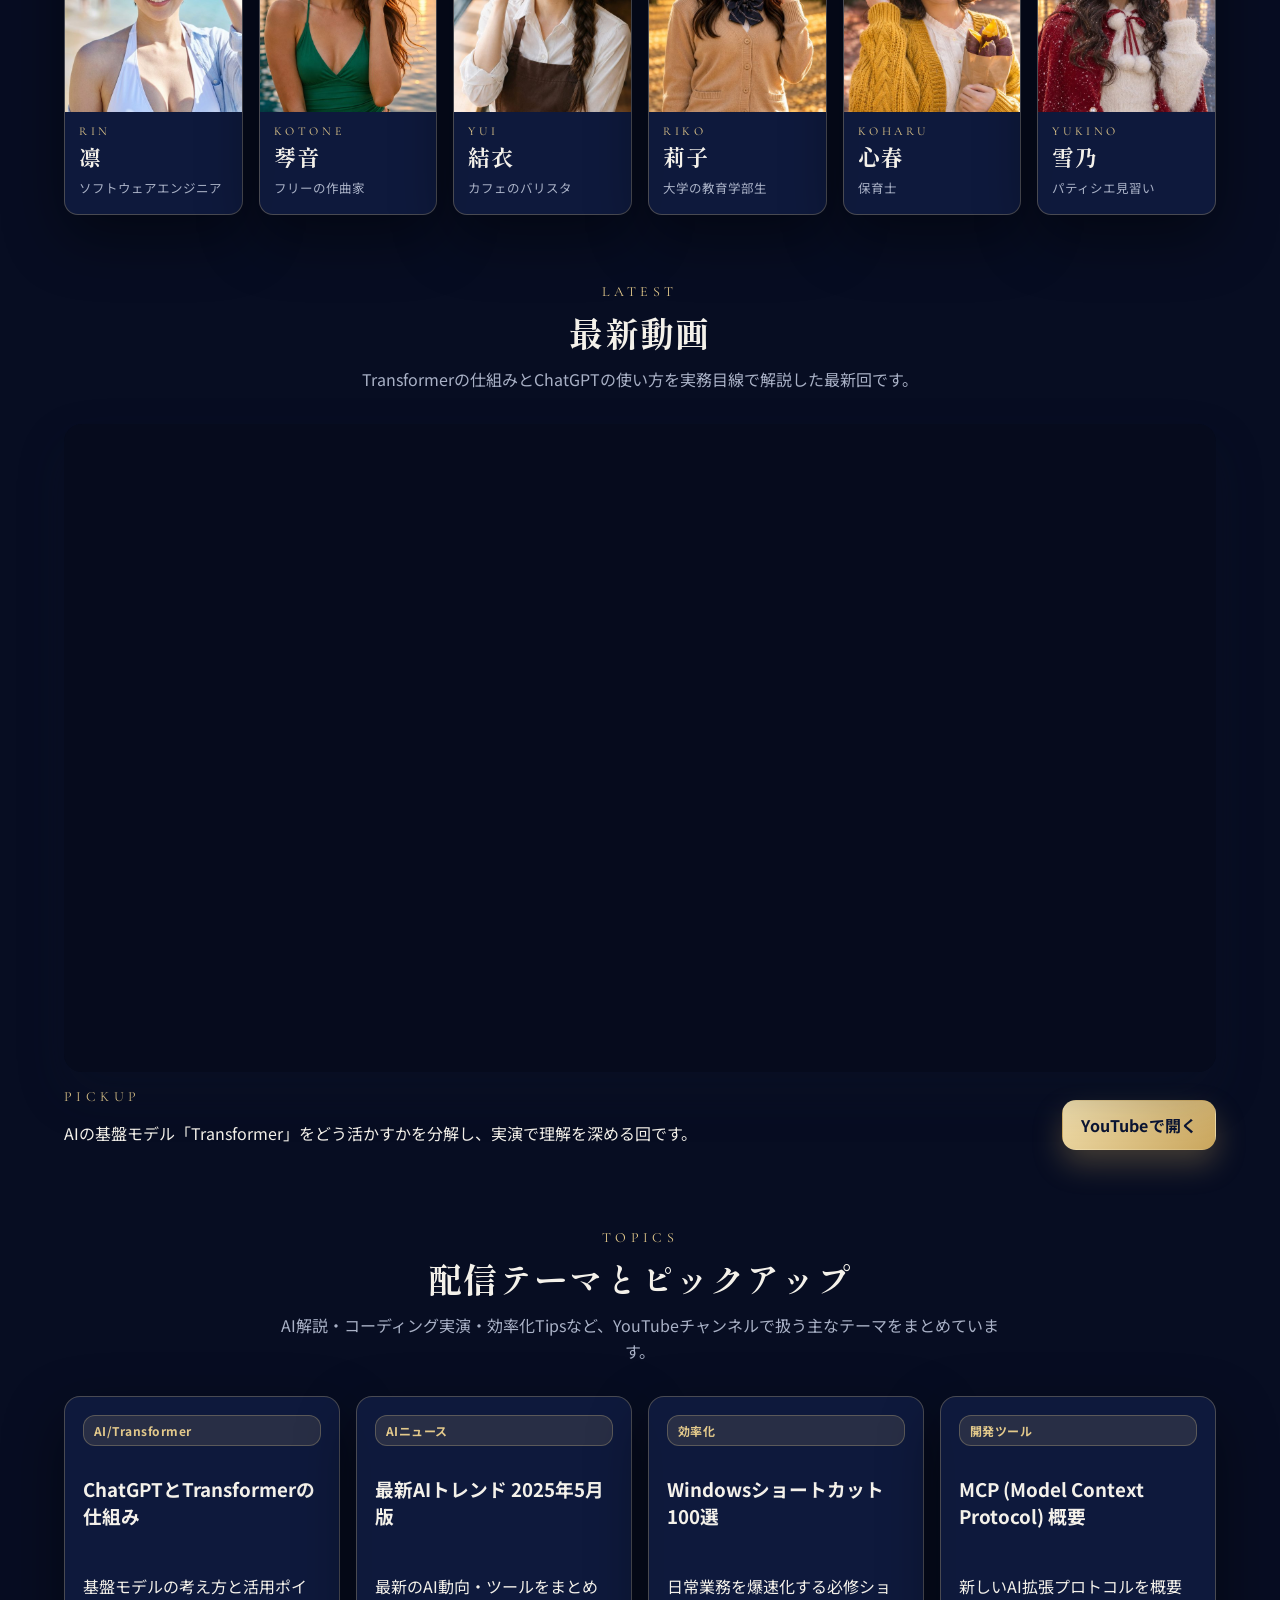
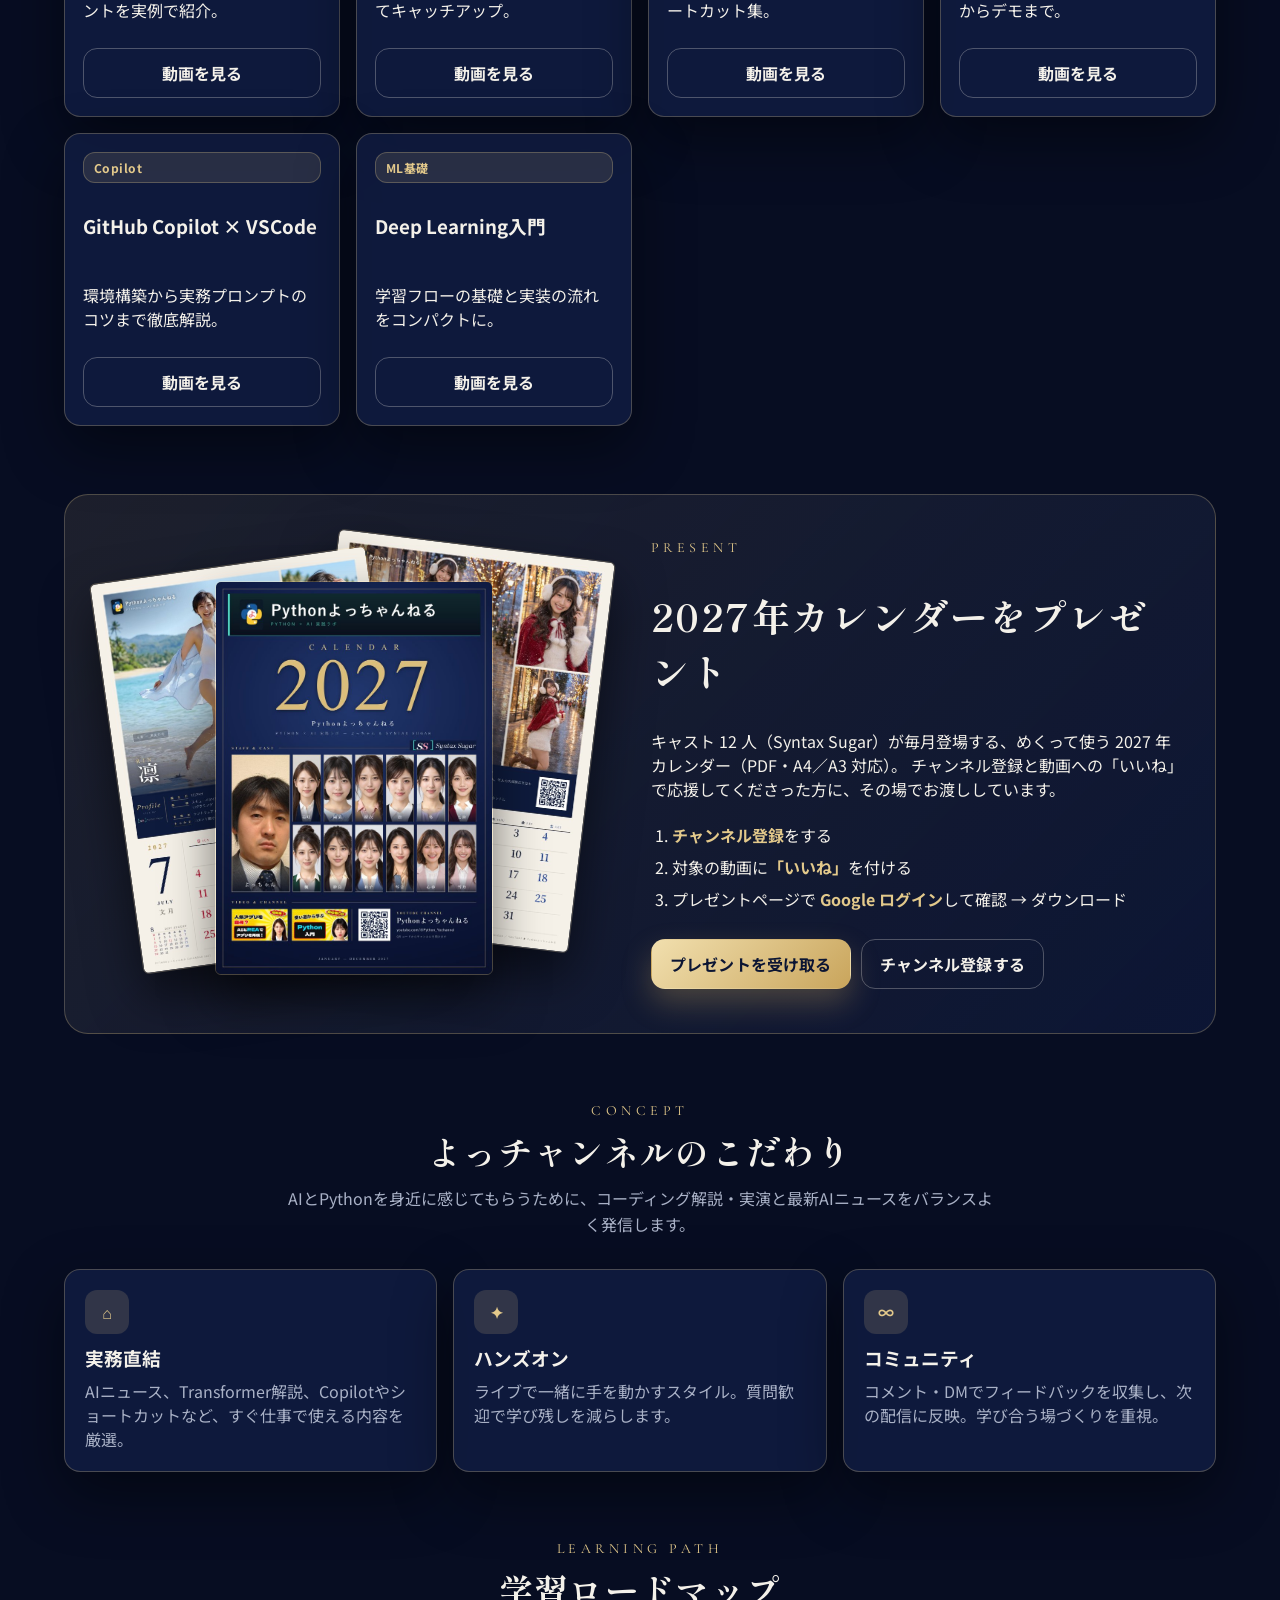
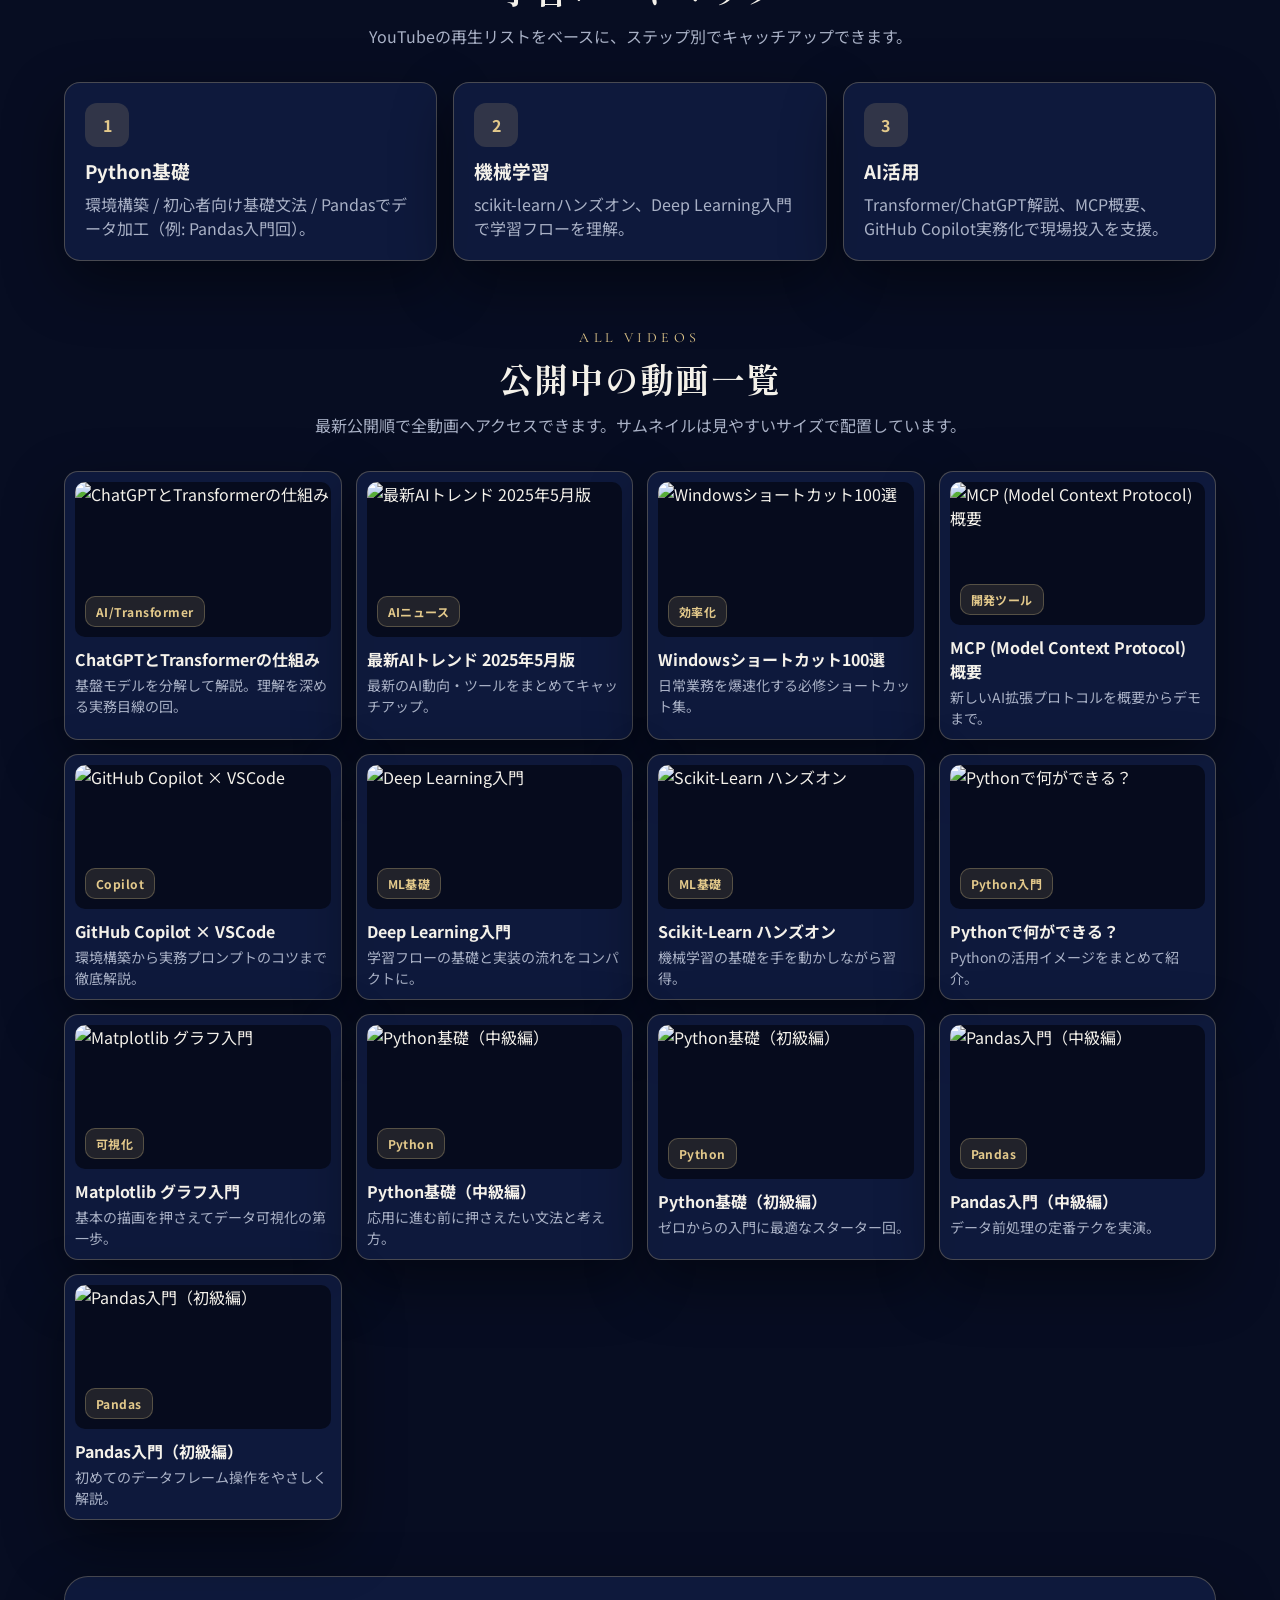
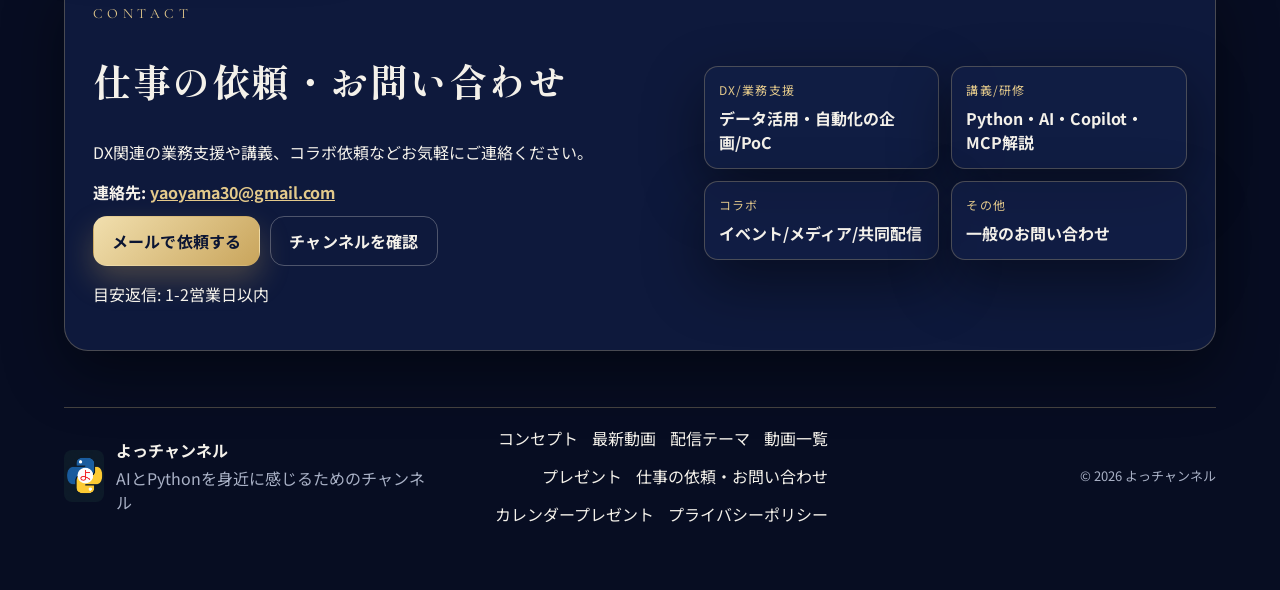
==== commit 8278fae9: "カレンダーの画像を Syntax Sugar 版に更新、キャスト欄にグループ名とロゴを追加 Co-Authored-By: Claude Fable 5.2 <noreply@anthropic.co" ====
--- a/index.html
+++ b/index.html
@@ -63,9 +63,10 @@
 
       <section class="section" id="cast">
         <div class="section-header">
-          <p class="eyebrow">Staff &amp; Cast</p>
+          <p class="eyebrow">Staff &amp; Cast ― Syntax Sugar</p>
           <h2>動画を一緒に届ける 12 人</h2>
-          <p class="lede">初心者の「わからない」を代わりに聞いてくれる人、実務の使いどころを教えてくれる人。個性の違うキャストが、毎回の動画を支えています。</p>
+          <img class="ss-logo" src="assets/ss-full-dark.png" alt="Syntax Sugar（シンタックスシュガー）" loading="lazy" style="display:block;height:44px;width:auto;margin:14px auto 10px">
+          <p class="lede">初心者の「わからない」を代わりに聞いてくれる人、実務の使いどころを教えてくれる人。個性の違うキャストが、毎回の動画を支えています。12 人のグループ名は「Syntax Sugar（シンタックスシュガー）」です。</p>
         </div>
         <div class="cast-grid">
           <article class="cast-card">
@@ -243,7 +244,7 @@
           <p class="eyebrow">Present</p>
           <h2>2027年カレンダーをプレゼント</h2>
           <p class="lede">
-            キャスト 12 人が毎月登場する、めくって使う 2027 年カレンダー（PDF・A4／A3 対応）。
+            キャスト 12 人（Syntax Sugar）が毎月登場する、めくって使う 2027 年カレンダー（PDF・A4／A3 対応）。
             チャンネル登録と動画への「いいね」で応援してくださった方に、その場でお渡ししています。
           </p>
           <ol class="present-steps">
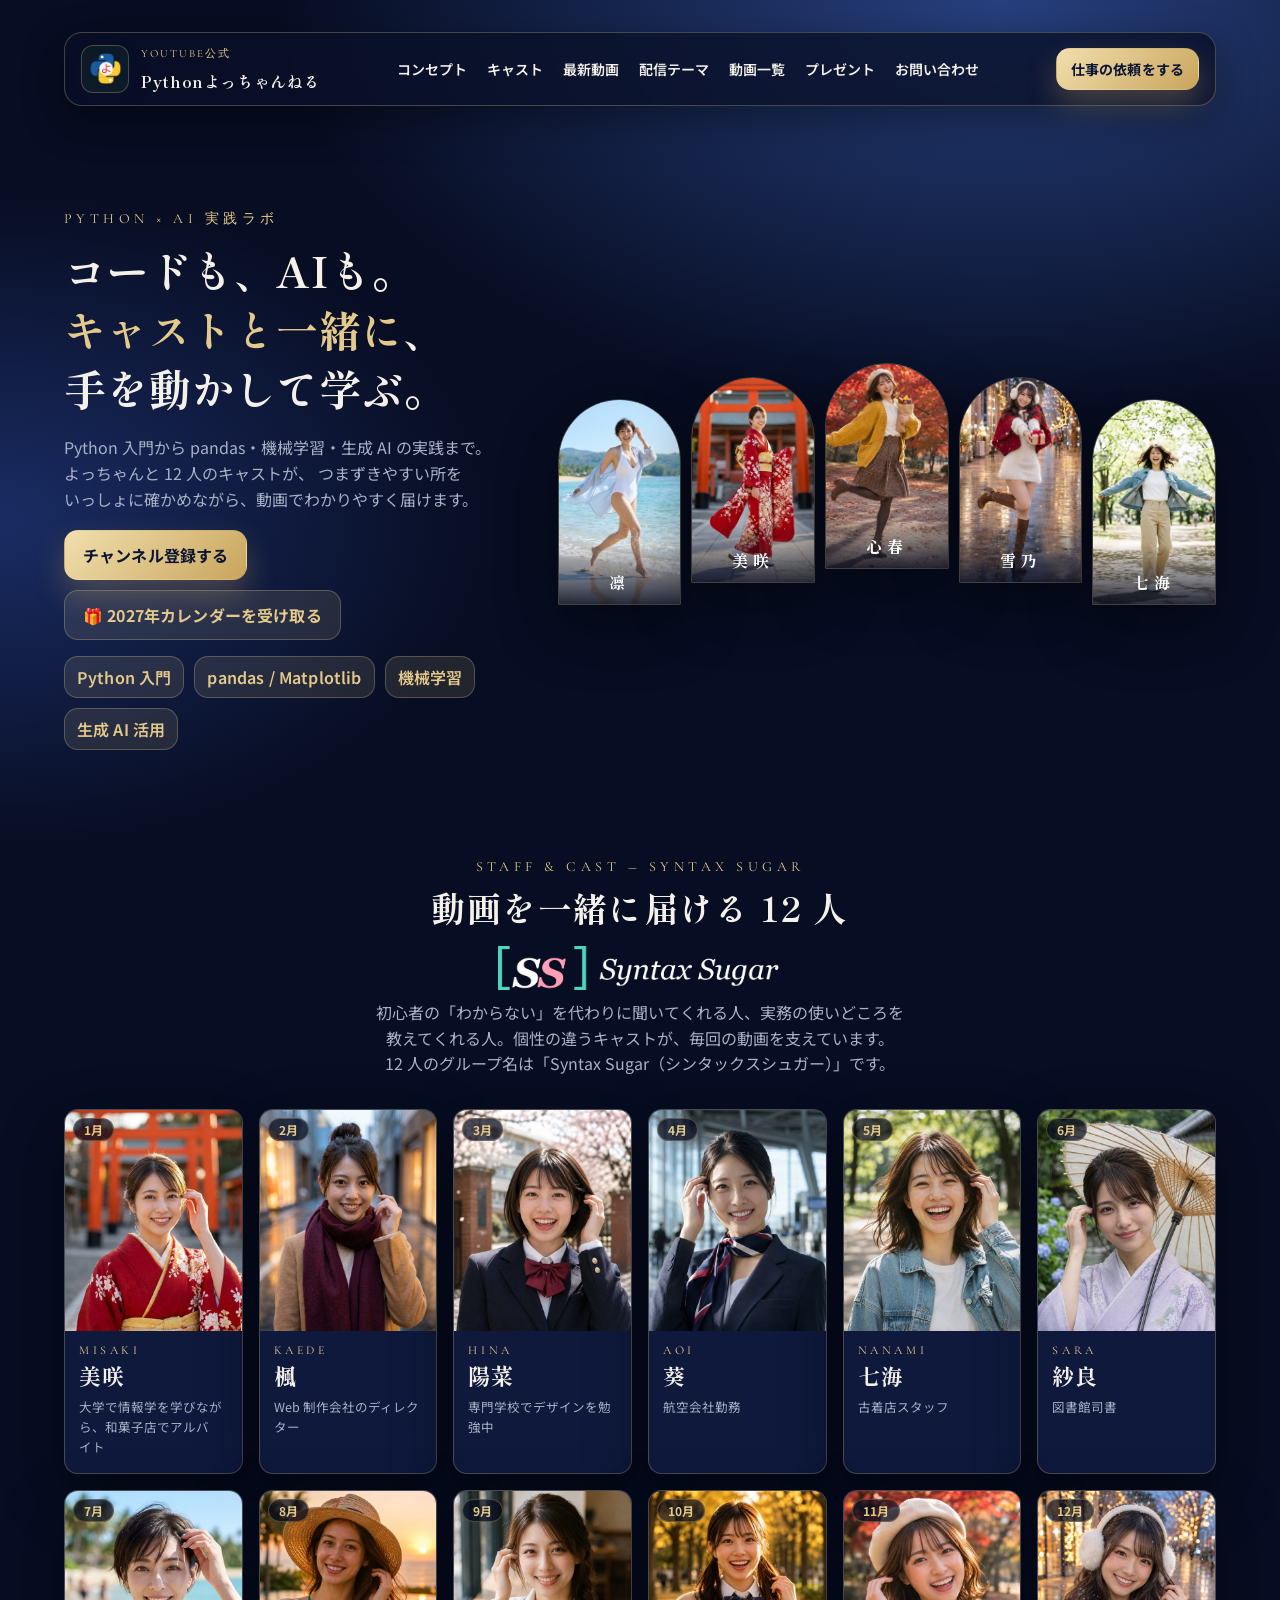
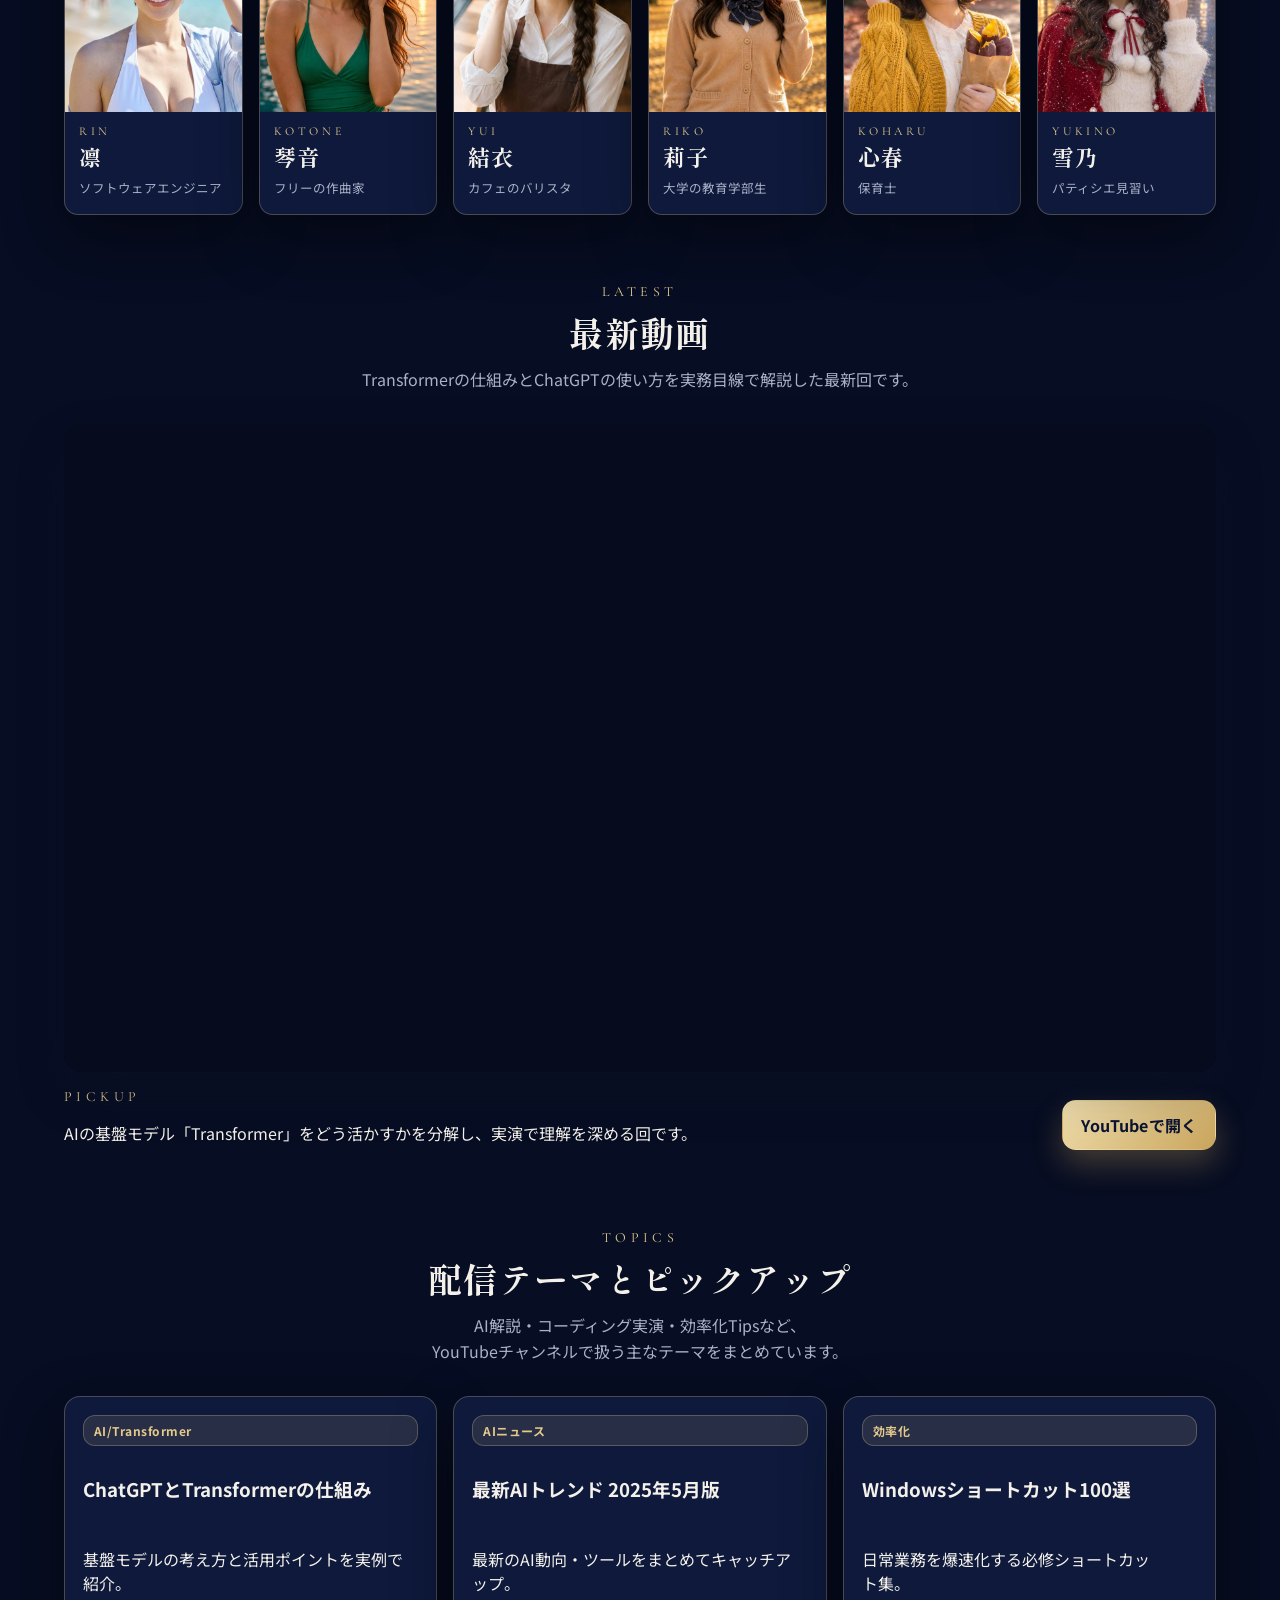
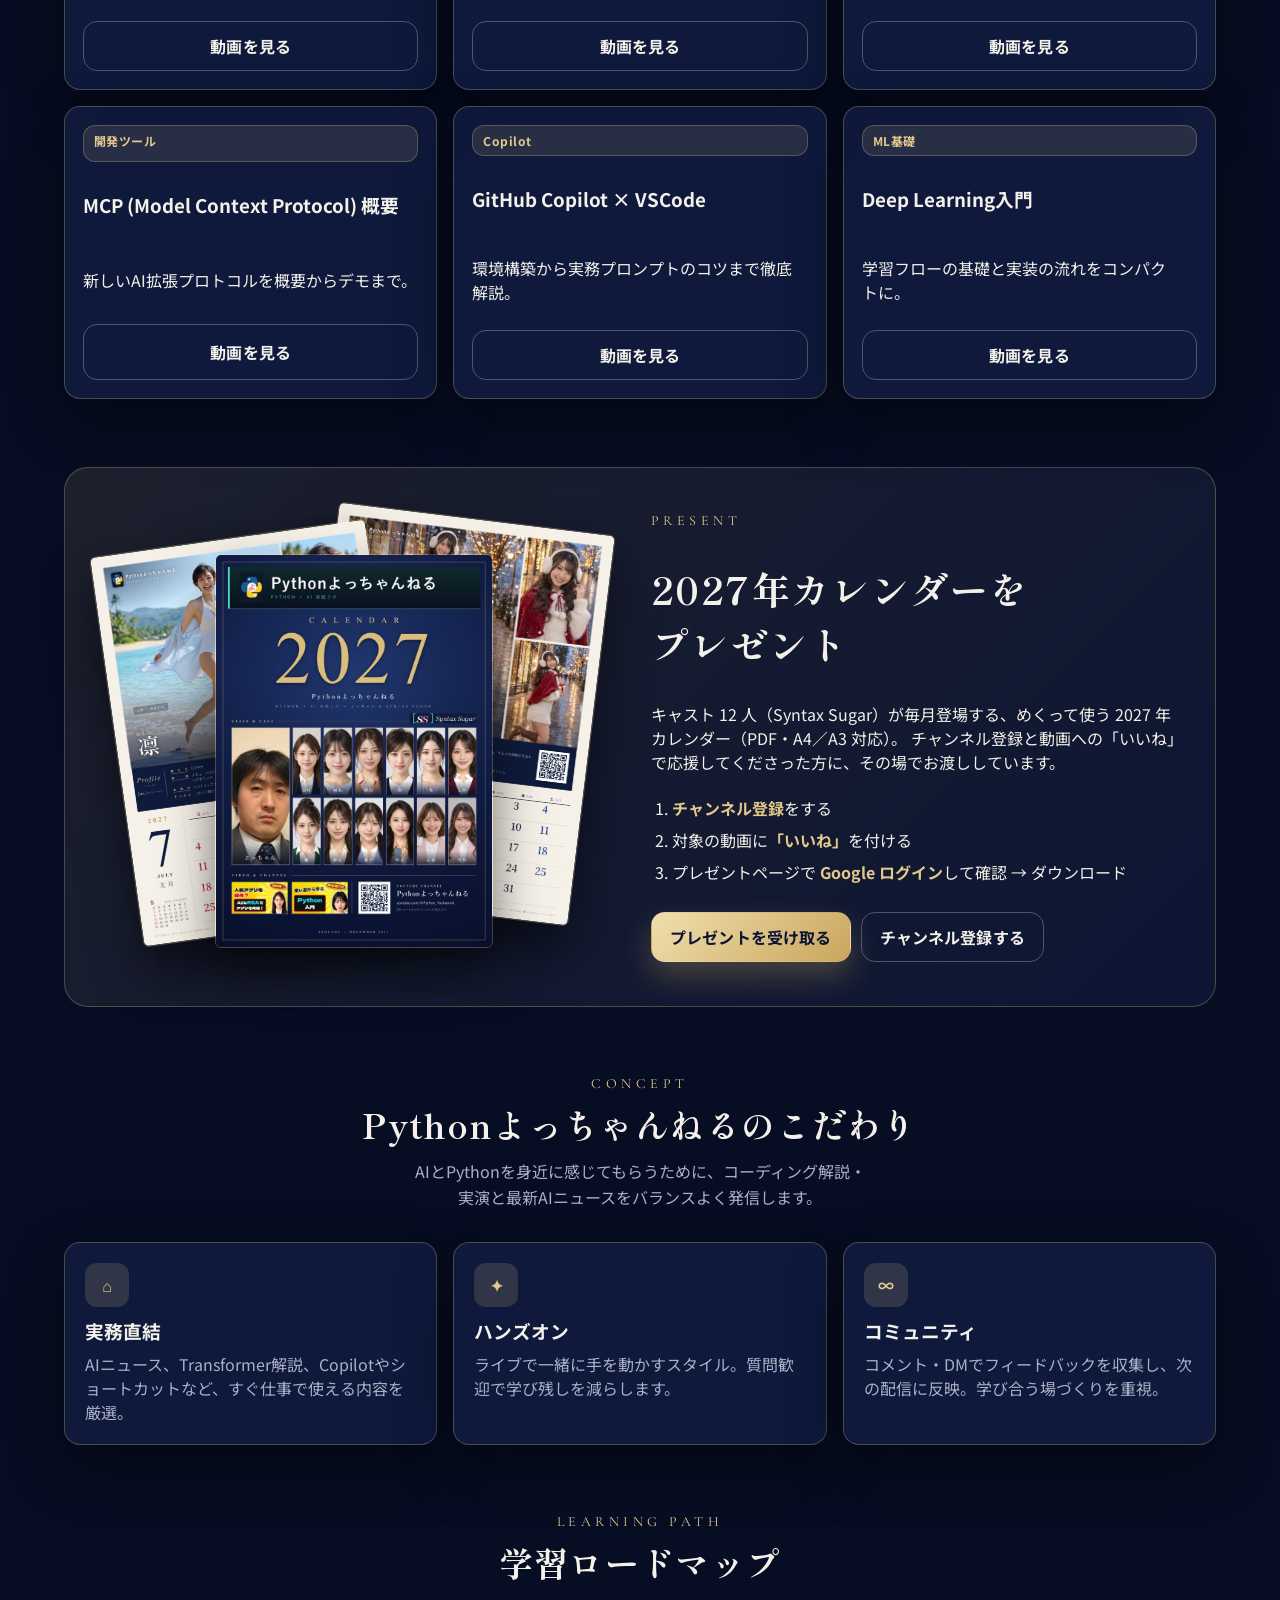
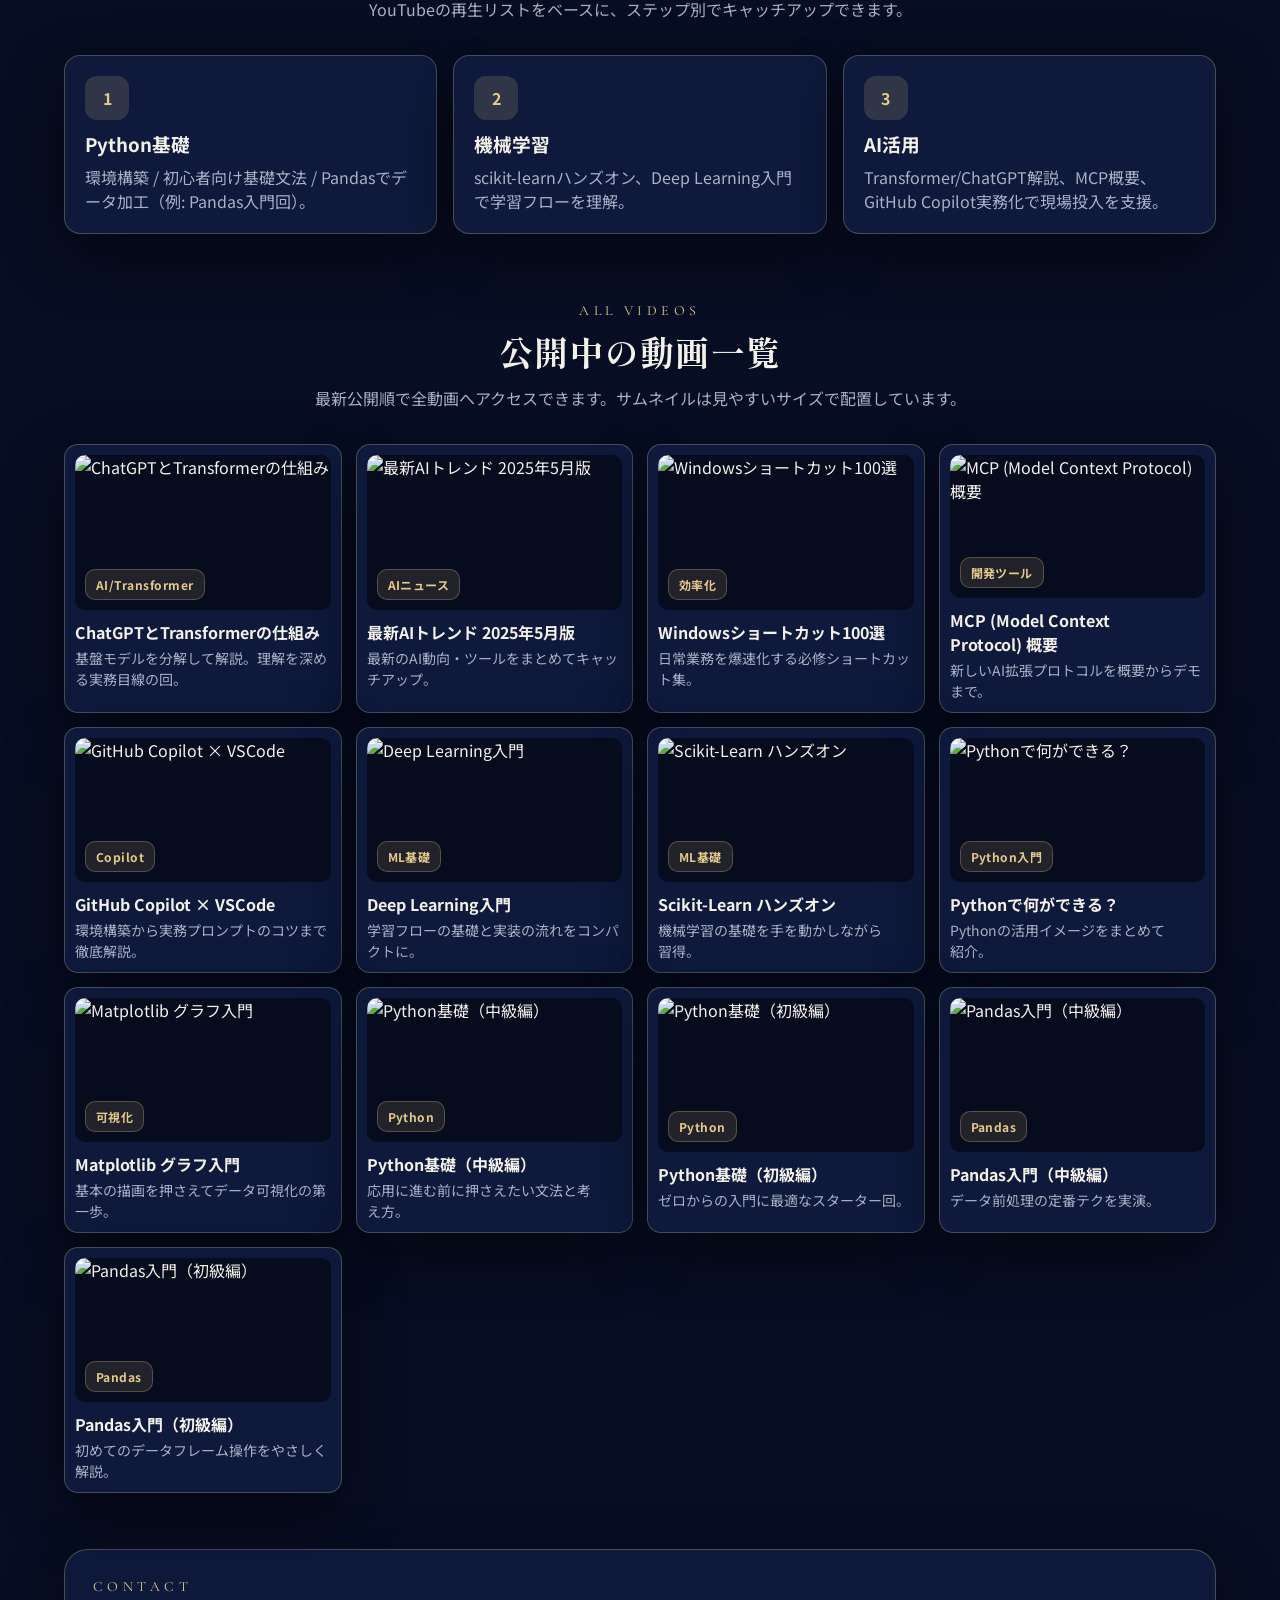
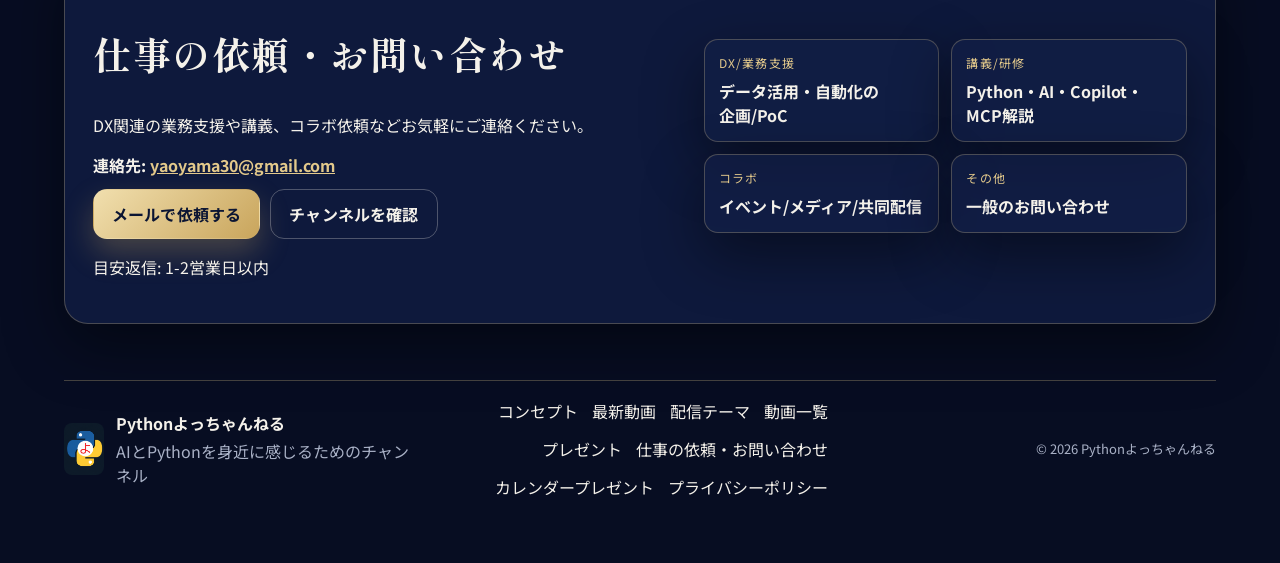
==== commit 0e4acf8b: "キャスト欄の説明文の折り返しを整え、サイト名を Pythonよっちゃんねる に統一、配信テーマを 3 列に Co-Authored-By: Claude Fable 5.2 <noreply@anth" ====
--- a/index.html
+++ b/index.html
@@ -3,7 +3,7 @@
 <head>
   <meta charset="UTF-8">
   <meta name="viewport" content="width=device-width, initial-scale=1.0">
-  <title>よっチャンネル | Python × AI 実践ラボ</title>
+  <title>Pythonよっちゃんねる | Python × AI 実践ラボ</title>
   <link rel="preconnect" href="https://fonts.googleapis.com">
   <link rel="preconnect" href="https://fonts.gstatic.com" crossorigin>
   <link href="https://fonts.googleapis.com/css2?family=Space+Grotesk:wght@400;600;700&family=Noto+Sans+JP:wght@400;700&family=Shippori+Mincho:wght@600;800&family=Cormorant+Garamond:wght@500;600&display=swap" rel="stylesheet">
@@ -14,11 +14,11 @@
     <header class="topbar">
       <div class="logo-block">
         <div class="logo-mark">
-          <img src="assets/logo-new.png" alt="よっチャンネルのロゴ">
+          <img src="assets/logo-new.png" alt="Pythonよっちゃんねるのロゴ">
         </div>
         <div class="brand">
           <span class="eyebrow">YouTube公式</span>
-          <span class="title">よっチャンネル</span>
+          <span class="title">Pythonよっちゃんねる</span>
         </div>
       </div>
       <nav class="nav">
@@ -66,7 +66,7 @@
           <p class="eyebrow">Staff &amp; Cast ― Syntax Sugar</p>
           <h2>動画を一緒に届ける 12 人</h2>
           <img class="ss-logo" src="assets/ss-full-dark.png" alt="Syntax Sugar（シンタックスシュガー）" loading="lazy" style="display:block;height:44px;width:auto;margin:14px auto 10px">
-          <p class="lede">初心者の「わからない」を代わりに聞いてくれる人、実務の使いどころを教えてくれる人。個性の違うキャストが、毎回の動画を支えています。12 人のグループ名は「Syntax Sugar（シンタックスシュガー）」です。</p>
+          <p class="lede">初心者の「わからない」を代わりに聞いてくれる人、実務の使いどころを教えてくれる人。個性の違うキャストが、毎回の動画を支えています。<br>12 人のグループ名は「Syntax Sugar（シンタックスシュガー）」です。</p>
         </div>
         <div class="cast-grid">
           <article class="cast-card">
@@ -262,7 +262,7 @@
       <section class="section" id="about">
         <div class="section-header">
           <p class="eyebrow">Concept</p>
-          <h2>よっチャンネルのこだわり</h2>
+          <h2>Pythonよっちゃんねるのこだわり</h2>
           <p class="lede">AIとPythonを身近に感じてもらうために、コーディング解説・実演と最新AIニュースをバランスよく発信します。</p>
         </div>
         <div class="cards">
@@ -488,9 +488,9 @@
 
     <footer class="footer">
       <div class="footer-brand">
-        <img src="assets/logo-new.png" alt="よっチャンネルのロゴ">
+        <img src="assets/logo-new.png" alt="Pythonよっちゃんねるのロゴ">
         <div>
-          <p class="title">よっチャンネル</p>
+          <p class="title">Pythonよっちゃんねる</p>
           <p class="muted">AIとPythonを身近に感じるためのチャンネル</p>
         </div>
       </div>
@@ -504,7 +504,7 @@
         <a href="present/">カレンダープレゼント</a>
         <a href="privacy/">プライバシーポリシー</a>
       </div>
-      <p class="muted small">© 2026 よっチャンネル</p>
+      <p class="muted small">© 2026 Pythonよっちゃんねる</p>
     </footer>
   </div>
 </body>
--- a/styles.css
+++ b/styles.css
@@ -806,4 +806,11 @@
   .hero-strip { gap: 6px; }
   .nav { flex-wrap: wrap; gap: 2px; justify-content: flex-start; }
 }
+/* headings and lead texts: lines of even length, broken between phrases, never a short last line */
+h1, h2, h3, .section-header .lede, .hero-copy .lede { text-wrap: balance; word-break: auto-phrase; }
+p, li { text-wrap: pretty; }                                /* body text: no one-character last line */
+.hero-copy .highlight { padding: 0; }                      /* no gap before the comma that follows */
+#topics .video-grid { grid-template-columns: repeat(3, minmax(0, 1fr)); }   /* six cards: two full rows */
+@media (max-width: 900px) { #topics .video-grid { grid-template-columns: repeat(2, minmax(0, 1fr)); } }
+@media (max-width: 600px) { #topics .video-grid { grid-template-columns: 1fr; } }
 /* ==== end theme-2027 ==== */
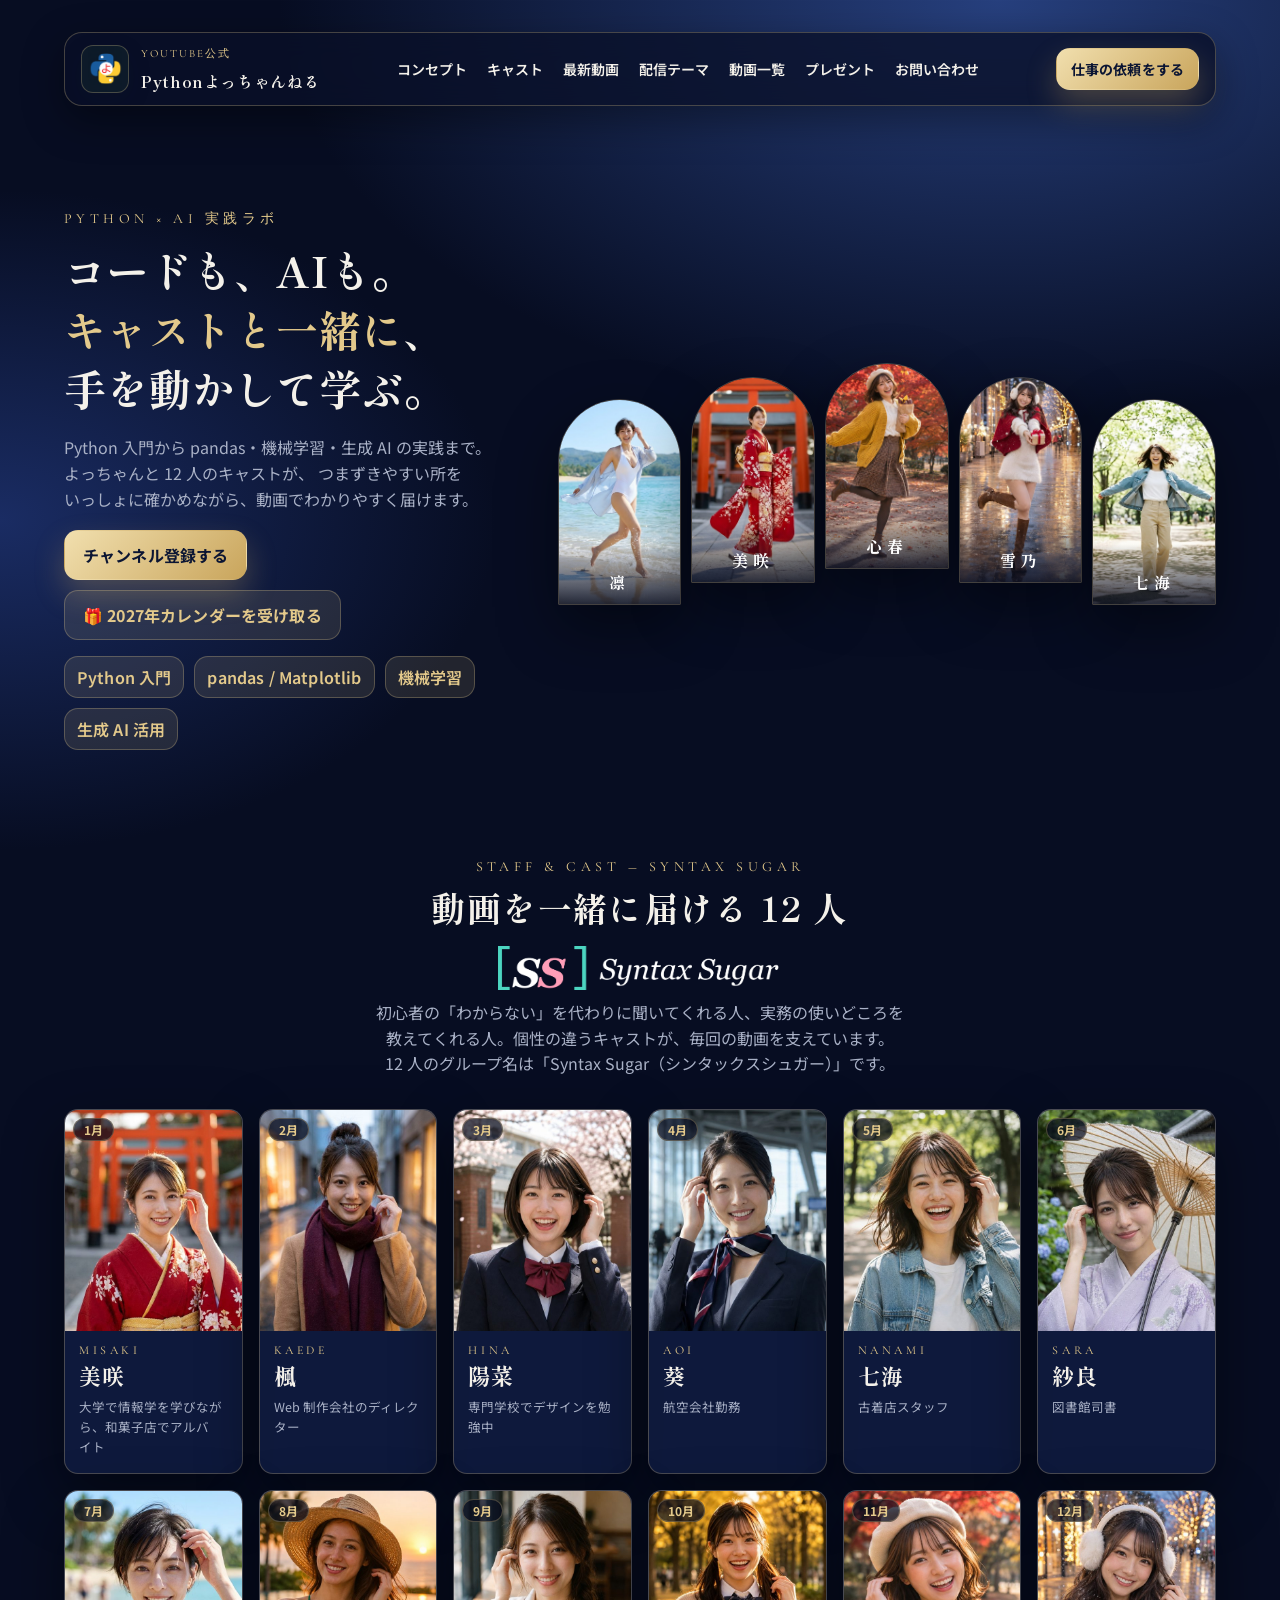
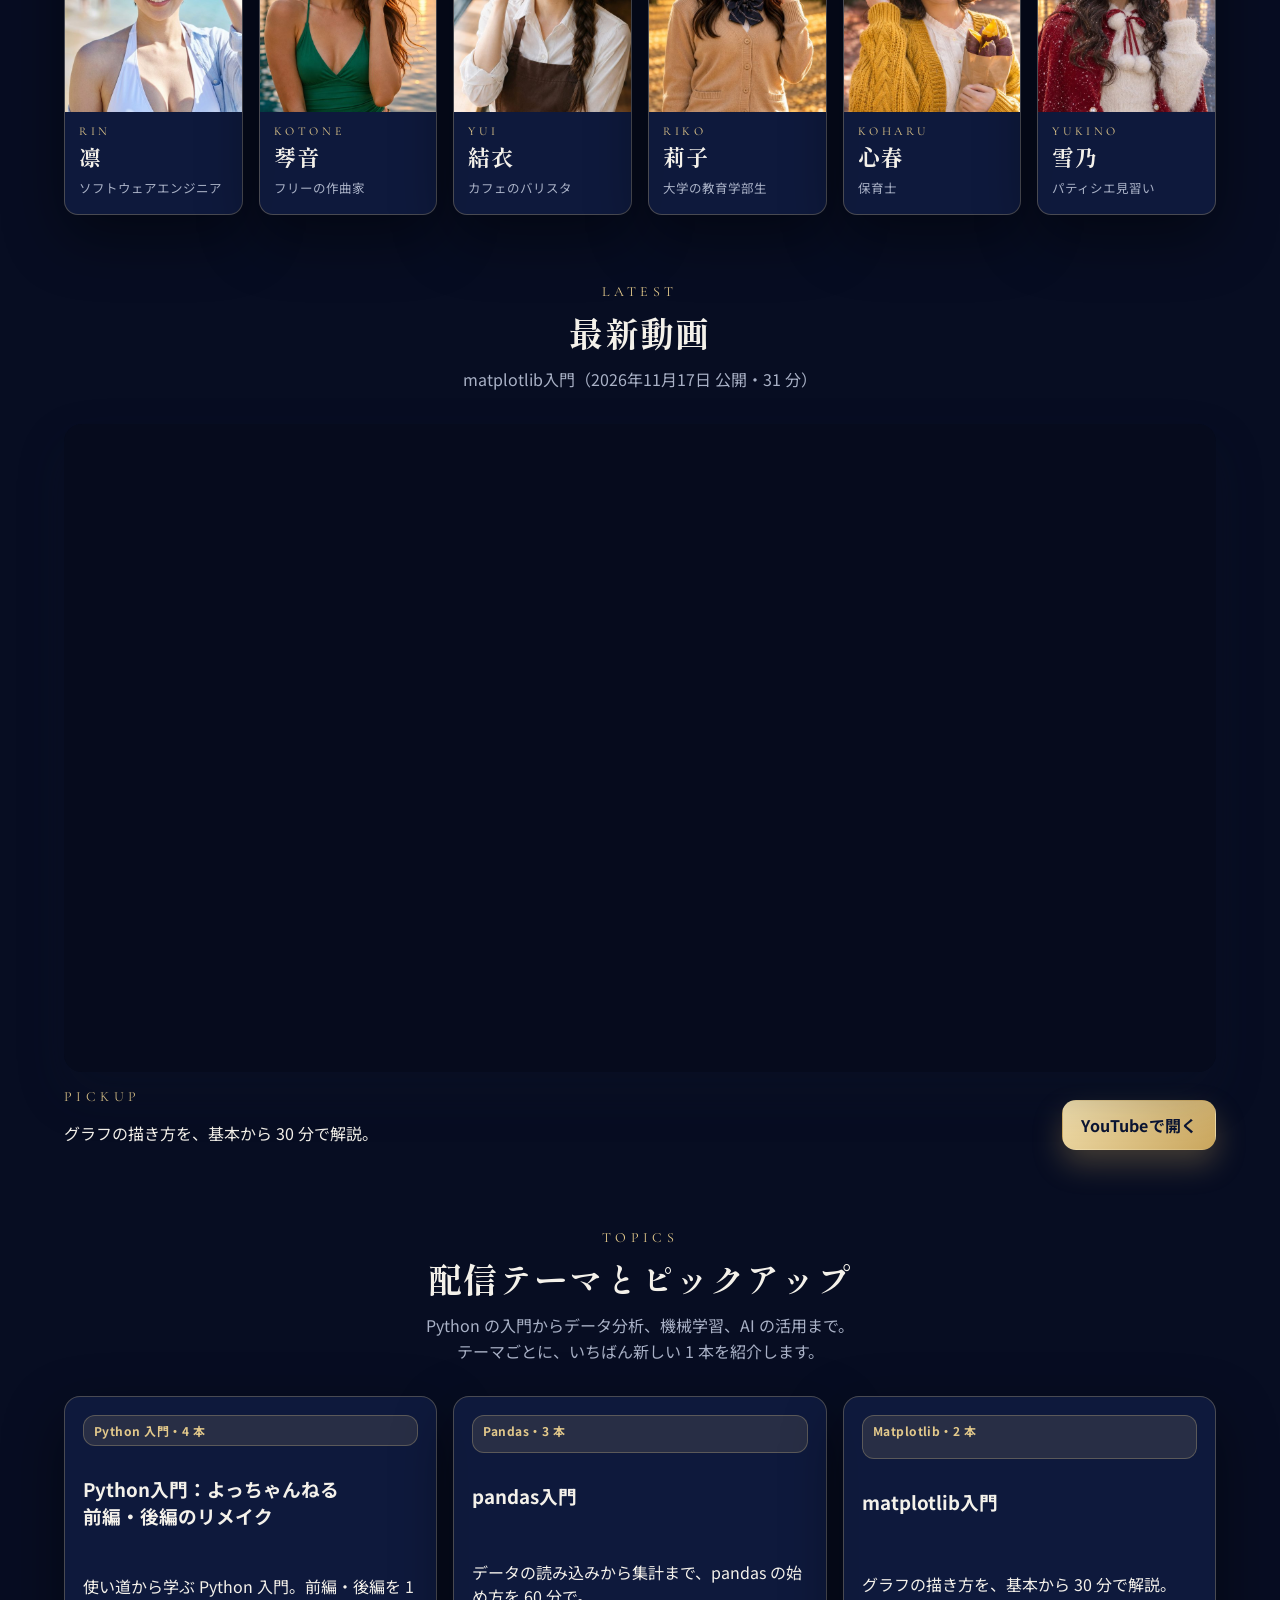
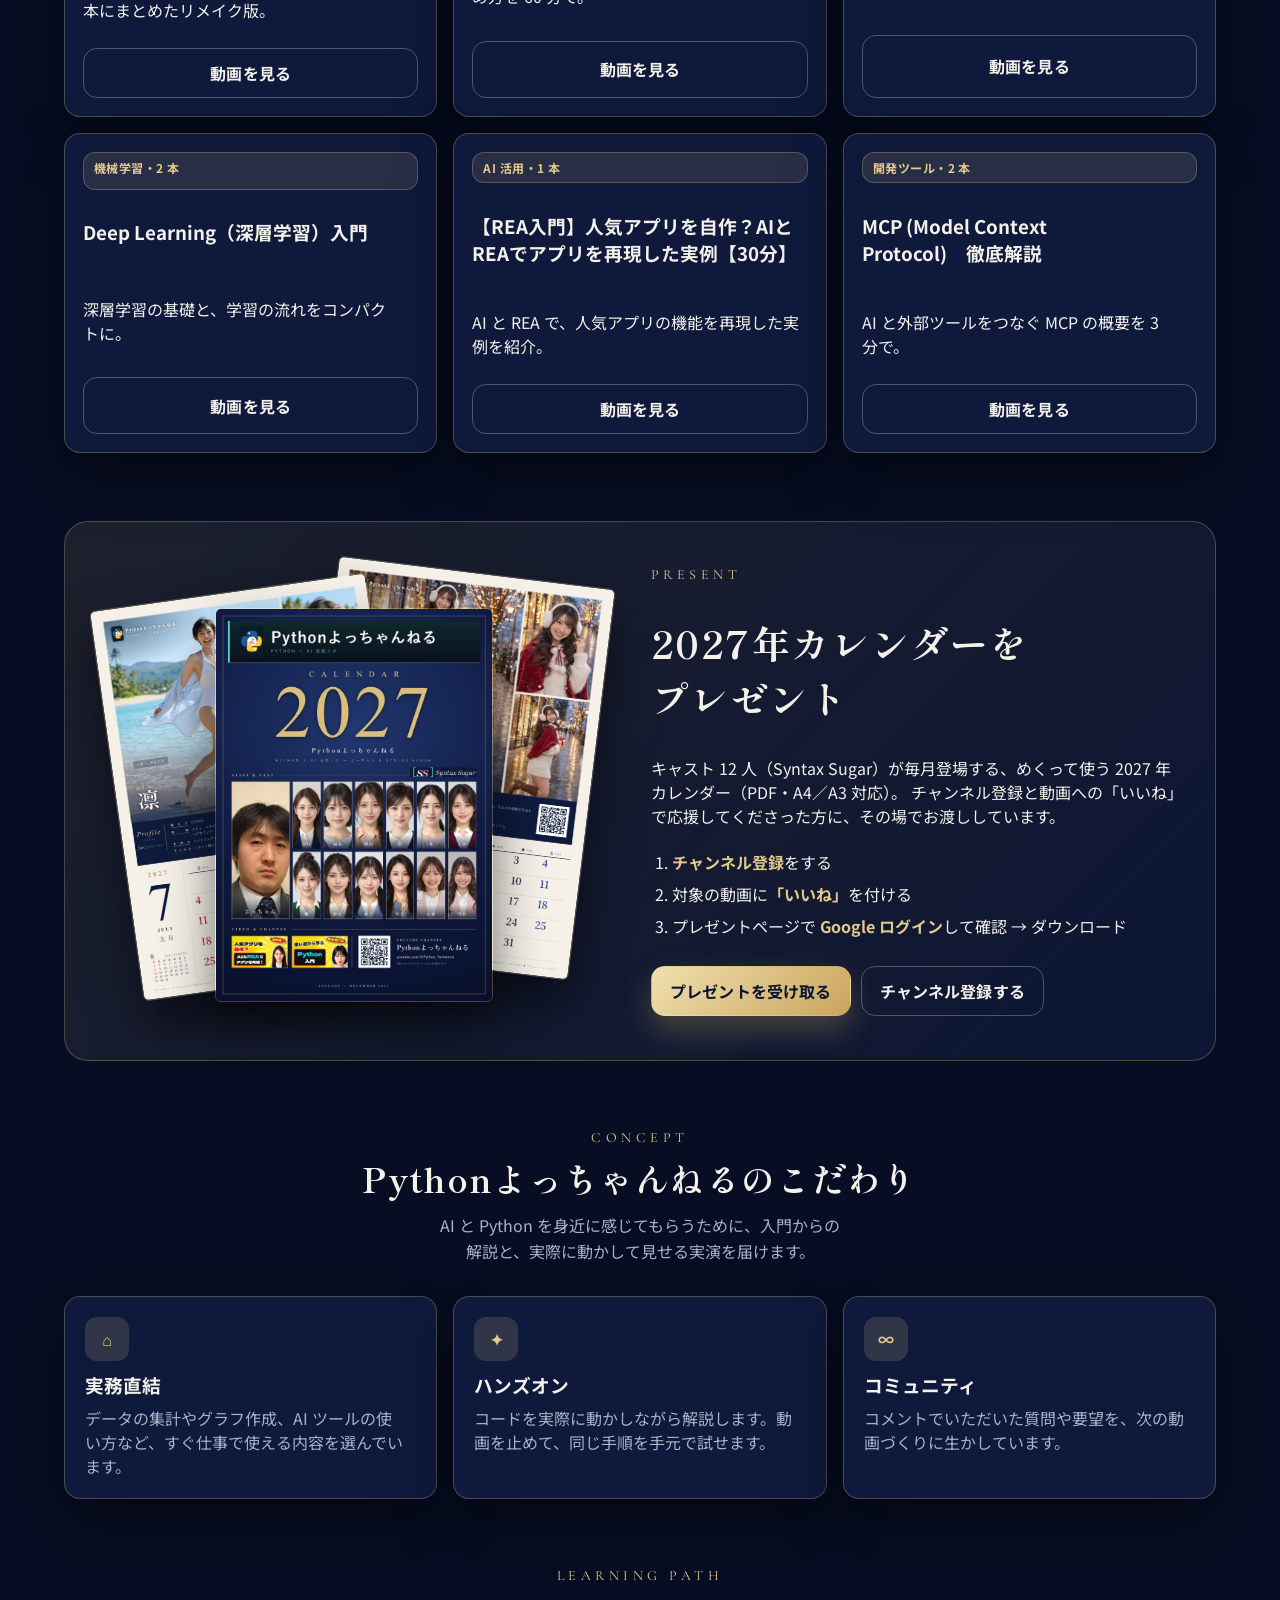
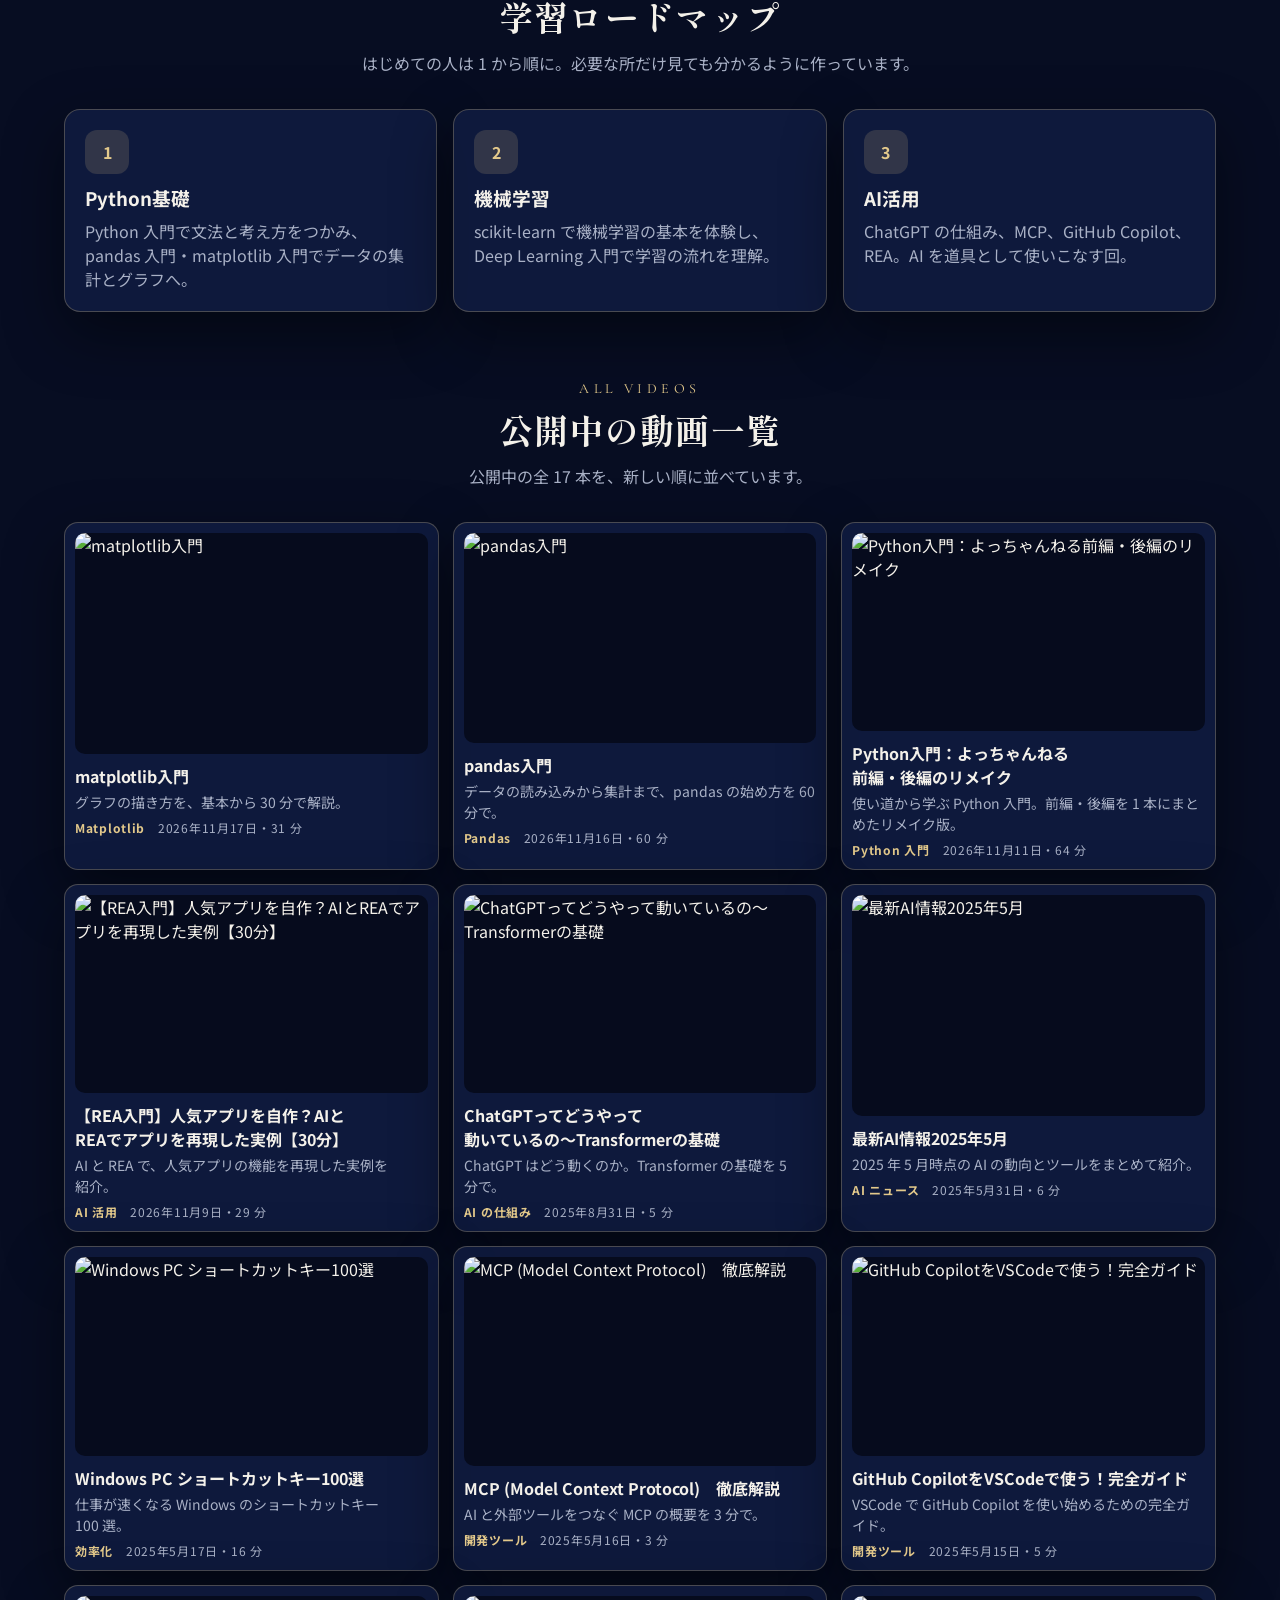
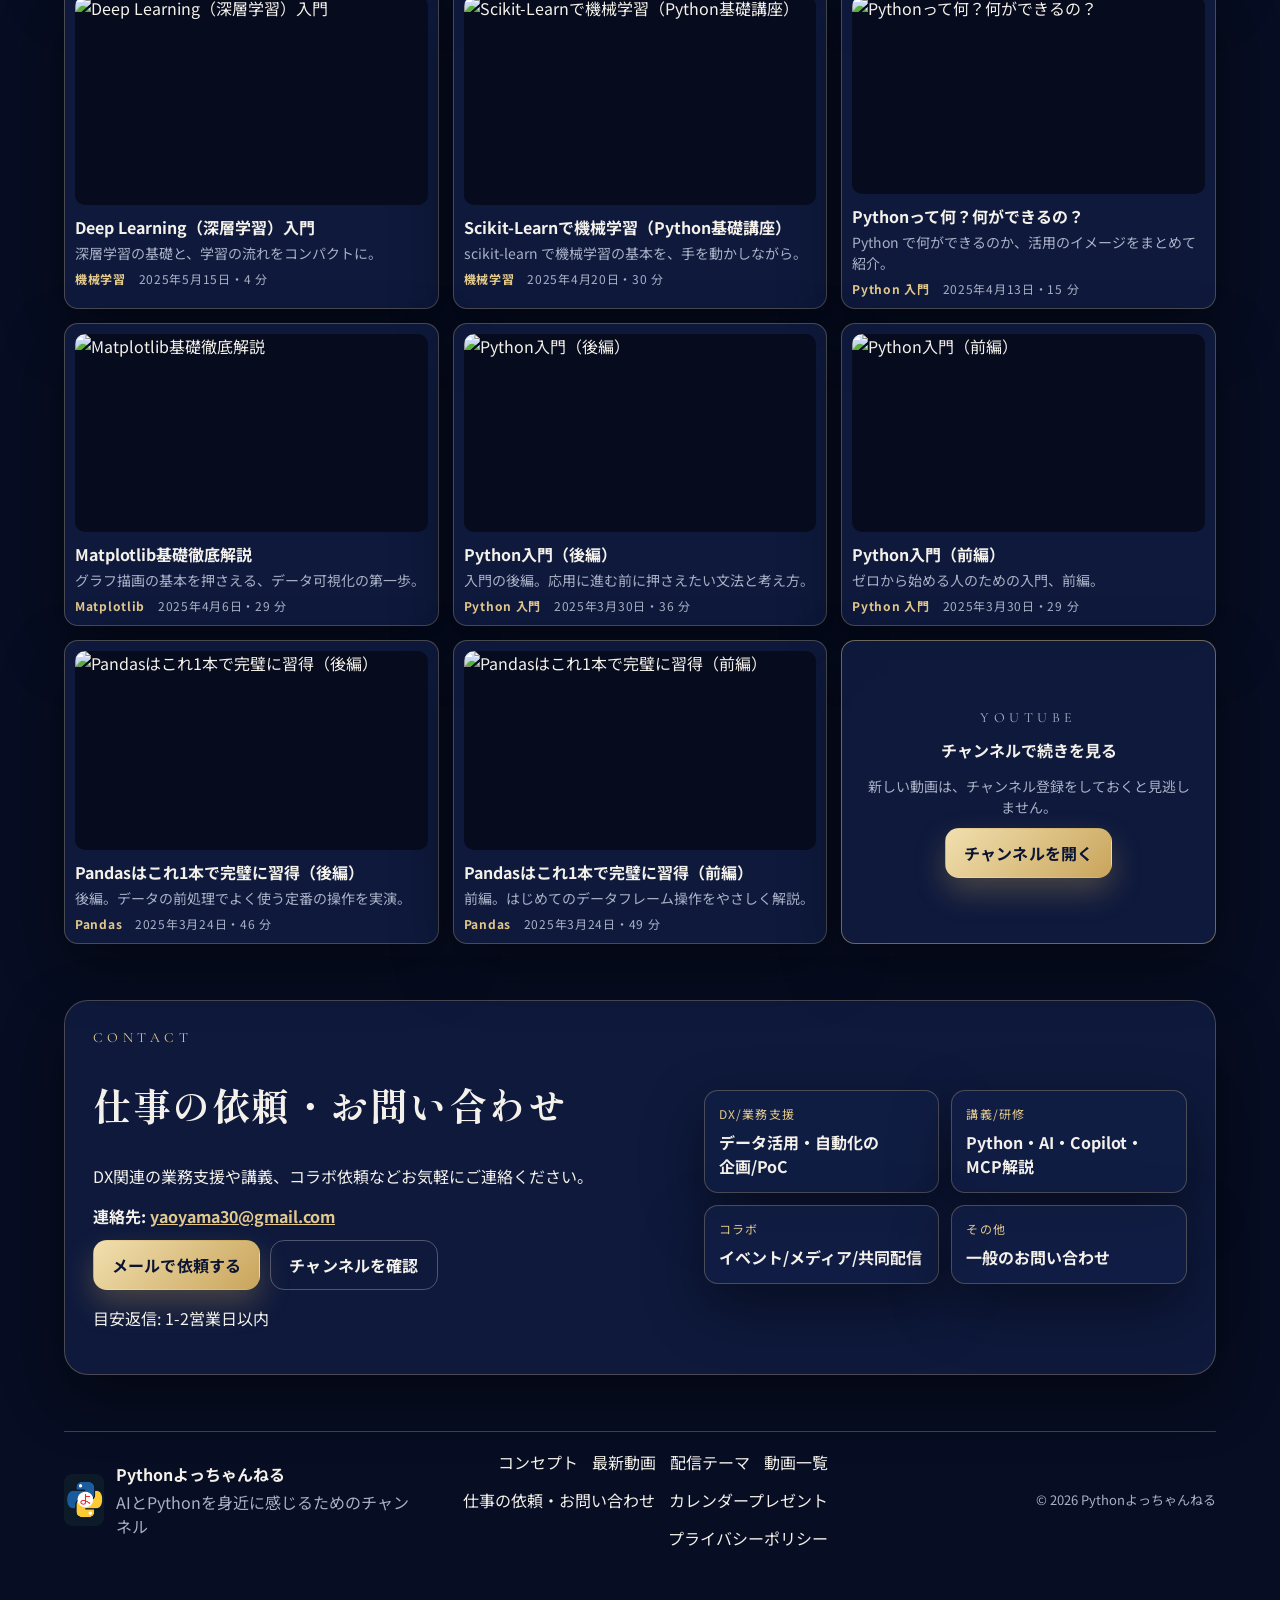
==== commit 0347a9ea: "動画一覧を公開中の 17 本に更新、最新動画と配信テーマを作り直し、実態と合わない文面を修正 Co-Authored-By: Claude Fable 5.2 <noreply@anthropic.c" ====
--- a/index.html
+++ b/index.html
@@ -172,18 +172,18 @@
         <div class="section-header">
           <p class="eyebrow">Latest</p>
           <h2>最新動画</h2>
-          <p class="lede">Transformerの仕組みとChatGPTの使い方を実務目線で解説した最新回です。</p>
+          <p class="lede">matplotlib入門（2026年11月17日 公開・31 分）</p>
         </div>
         <div class="video-wrap">
           <div class="video-embed">
-            <iframe src="https://www.youtube.com/embed/_EGtxIIIu-Y" title="ChatGPTとTransformerの仕組み" frameborder="0" allowfullscreen allow="accelerometer; autoplay; clipboard-write; encrypted-media; gyroscope; picture-in-picture; web-share"></iframe>
+            <iframe src="https://www.youtube.com/embed/lEhHxw9Zie8" title="matplotlib入門" frameborder="0" allowfullscreen allow="accelerometer; autoplay; clipboard-write; encrypted-media; gyroscope; picture-in-picture; web-share" referrerpolicy="strict-origin-when-cross-origin" loading="lazy"></iframe>
           </div>
           <div class="video-cta">
             <div>
               <p class="eyebrow">Pickup</p>
-              <p class="lede">AIの基盤モデル「Transformer」をどう活かすかを分解し、実演で理解を深める回です。</p>
-            </div>
-            <a class="btn primary" href="https://www.youtube.com/watch?v=_EGtxIIIu-Y" target="_blank" rel="noopener">YouTubeで開く</a>
+              <p class="lede">グラフの描き方を、基本から 30 分で解説。</p>
+            </div>
+            <a class="btn primary" href="https://www.youtube.com/watch?v=lEhHxw9Zie8" target="_blank" rel="noopener">YouTubeで開く</a>
           </div>
         </div>
       </section>
@@ -192,44 +192,44 @@
         <div class="section-header">
           <p class="eyebrow">Topics</p>
           <h2>配信テーマとピックアップ</h2>
-          <p class="lede">AI解説・コーディング実演・効率化Tipsなど、YouTubeチャンネルで扱う主なテーマをまとめています。</p>
+          <p class="lede">Python の入門からデータ分析、機械学習、AI の活用まで。テーマごとに、いちばん新しい 1 本を紹介します。</p>
         </div>
         <div class="cards video-grid">
           <article class="video-card">
-            <div class="pill-outline">AI/Transformer</div>
-            <h3>ChatGPTとTransformerの仕組み</h3>
-            <p>基盤モデルの考え方と活用ポイントを実例で紹介。</p>
-            <a class="btn ghost" href="https://www.youtube.com/watch?v=_EGtxIIIu-Y" target="_blank" rel="noopener">動画を見る</a>
+            <div class="pill-outline">Python 入門・4 本</div>
+            <h3>Python入門：よっちゃんねる前編・後編のリメイク</h3>
+            <p>使い道から学ぶ Python 入門。前編・後編を 1 本にまとめたリメイク版。</p>
+            <a class="btn ghost" href="https://www.youtube.com/watch?v=BDTcpMm9RPc" target="_blank" rel="noopener">動画を見る</a>
           </article>
           <article class="video-card">
-            <div class="pill-outline">AIニュース</div>
-            <h3>最新AIトレンド 2025年5月版</h3>
-            <p>最新のAI動向・ツールをまとめてキャッチアップ。</p>
-            <a class="btn ghost" href="https://www.youtube.com/watch?v=Ob5ODwtUDbQ" target="_blank" rel="noopener">動画を見る</a>
+            <div class="pill-outline">Pandas・3 本</div>
+            <h3>pandas入門</h3>
+            <p>データの読み込みから集計まで、pandas の始め方を 60 分で。</p>
+            <a class="btn ghost" href="https://www.youtube.com/watch?v=BFsfBbIoQp4" target="_blank" rel="noopener">動画を見る</a>
           </article>
           <article class="video-card">
-            <div class="pill-outline">効率化</div>
-            <h3>Windowsショートカット100選</h3>
-            <p>日常業務を爆速化する必修ショートカット集。</p>
-            <a class="btn ghost" href="https://www.youtube.com/watch?v=N2MDGrnF3Ww" target="_blank" rel="noopener">動画を見る</a>
+            <div class="pill-outline">Matplotlib・2 本</div>
+            <h3>matplotlib入門</h3>
+            <p>グラフの描き方を、基本から 30 分で解説。</p>
+            <a class="btn ghost" href="https://www.youtube.com/watch?v=lEhHxw9Zie8" target="_blank" rel="noopener">動画を見る</a>
           </article>
           <article class="video-card">
-            <div class="pill-outline">開発ツール</div>
-            <h3>MCP (Model Context Protocol) 概要</h3>
-            <p>新しいAI拡張プロトコルを概要からデモまで。</p>
+            <div class="pill-outline">機械学習・2 本</div>
+            <h3>Deep Learning（深層学習）入門</h3>
+            <p>深層学習の基礎と、学習の流れをコンパクトに。</p>
+            <a class="btn ghost" href="https://www.youtube.com/watch?v=Z3SsHQbcIZY" target="_blank" rel="noopener">動画を見る</a>
+          </article>
+          <article class="video-card">
+            <div class="pill-outline">AI 活用・1 本</div>
+            <h3>【REA入門】人気アプリを自作？AIとREAでアプリを再現した実例【30分】</h3>
+            <p>AI と REA で、人気アプリの機能を再現した実例を紹介。</p>
+            <a class="btn ghost" href="https://www.youtube.com/watch?v=1dRcg4C-JdI" target="_blank" rel="noopener">動画を見る</a>
+          </article>
+          <article class="video-card">
+            <div class="pill-outline">開発ツール・2 本</div>
+            <h3>MCP (Model Context Protocol)　徹底解説</h3>
+            <p>AI と外部ツールをつなぐ MCP の概要を 3 分で。</p>
             <a class="btn ghost" href="https://www.youtube.com/watch?v=Aac8Bs4BDN4" target="_blank" rel="noopener">動画を見る</a>
-          </article>
-          <article class="video-card">
-            <div class="pill-outline">Copilot</div>
-            <h3>GitHub Copilot × VSCode</h3>
-            <p>環境構築から実務プロンプトのコツまで徹底解説。</p>
-            <a class="btn ghost" href="https://www.youtube.com/watch?v=wgNAfmL8vp0" target="_blank" rel="noopener">動画を見る</a>
-          </article>
-          <article class="video-card">
-            <div class="pill-outline">ML基礎</div>
-            <h3>Deep Learning入門</h3>
-            <p>学習フローの基礎と実装の流れをコンパクトに。</p>
-            <a class="btn ghost" href="https://www.youtube.com/watch?v=Z3SsHQbcIZY" target="_blank" rel="noopener">動画を見る</a>
           </article>
         </div>
       </section>
@@ -263,23 +263,23 @@
         <div class="section-header">
           <p class="eyebrow">Concept</p>
           <h2>Pythonよっちゃんねるのこだわり</h2>
-          <p class="lede">AIとPythonを身近に感じてもらうために、コーディング解説・実演と最新AIニュースをバランスよく発信します。</p>
+          <p class="lede">AI と Python を身近に感じてもらうために、入門からの解説と、実際に動かして見せる実演を届けます。</p>
         </div>
         <div class="cards">
           <article class="card">
             <div class="card-icon">⌂</div>
             <h3>実務直結</h3>
-            <p>AIニュース、Transformer解説、Copilotやショートカットなど、すぐ仕事で使える内容を厳選。</p>
+            <p>データの集計やグラフ作成、AI ツールの使い方など、すぐ仕事で使える内容を選んでいます。</p>
           </article>
           <article class="card">
             <div class="card-icon">✦</div>
             <h3>ハンズオン</h3>
-            <p>ライブで一緒に手を動かすスタイル。質問歓迎で学び残しを減らします。</p>
+            <p>コードを実際に動かしながら解説します。動画を止めて、同じ手順を手元で試せます。</p>
           </article>
           <article class="card">
             <div class="card-icon">∞</div>
             <h3>コミュニティ</h3>
-            <p>コメント・DMでフィードバックを収集し、次の配信に反映。学び合う場づくりを重視。</p>
+            <p>コメントでいただいた質問や要望を、次の動画づくりに生かしています。</p>
           </article>
         </div>
       </section>
@@ -288,23 +288,23 @@
         <div class="section-header">
           <p class="eyebrow">Learning Path</p>
           <h2>学習ロードマップ</h2>
-          <p class="lede">YouTubeの再生リストをベースに、ステップ別でキャッチアップできます。</p>
+          <p class="lede">はじめての人は 1 から順に。必要な所だけ見ても分かるように作っています。</p>
         </div>
         <div class="cards">
           <article class="card">
             <div class="card-icon">1</div>
             <h3>Python基礎</h3>
-            <p>環境構築 / 初心者向け基礎文法 / Pandasでデータ加工（例: Pandas入門回）。</p>
+            <p>Python 入門で文法と考え方をつかみ、pandas 入門・matplotlib 入門でデータの集計とグラフへ。</p>
           </article>
           <article class="card">
             <div class="card-icon">2</div>
             <h3>機械学習</h3>
-            <p>scikit-learnハンズオン、Deep Learning入門で学習フローを理解。</p>
+            <p>scikit-learn で機械学習の基本を体験し、Deep Learning 入門で学習の流れを理解。</p>
           </article>
           <article class="card">
             <div class="card-icon">3</div>
             <h3>AI活用</h3>
-            <p>Transformer/ChatGPT解説、MCP概要、GitHub Copilot実務化で現場投入を支援。</p>
+            <p>ChatGPT の仕組み、MCP、GitHub Copilot、REA。AI を道具として使いこなす回。</p>
           </article>
         </div>
       </section>
@@ -313,137 +313,185 @@
         <div class="section-header">
           <p class="eyebrow">All Videos</p>
           <h2>公開中の動画一覧</h2>
-          <p class="lede">最新公開順で全動画へアクセスできます。サムネイルは見やすいサイズで配置しています。</p>
+          <p class="lede">公開中の全 17 本を、新しい順に並べています。</p>
         </div>
         <div class="thumb-grid">
+          <a class="thumb-card" href="https://www.youtube.com/watch?v=lEhHxw9Zie8" target="_blank" rel="noopener">
+            <div class="thumb">
+              <img src="https://i.ytimg.com/vi/lEhHxw9Zie8/hqdefault.jpg" alt="matplotlib入門" loading="lazy">
+            </div>
+            <div class="thumb-meta">
+              <h3>matplotlib入門</h3>
+              <p>グラフの描き方を、基本から 30 分で解説。</p>
+              <p class="thumb-date"><b>Matplotlib</b>　2026年11月17日・31 分</p>
+            </div>
+          </a>
+          <a class="thumb-card" href="https://www.youtube.com/watch?v=BFsfBbIoQp4" target="_blank" rel="noopener">
+            <div class="thumb">
+              <img src="https://i.ytimg.com/vi/BFsfBbIoQp4/hqdefault.jpg" alt="pandas入門" loading="lazy">
+            </div>
+            <div class="thumb-meta">
+              <h3>pandas入門</h3>
+              <p>データの読み込みから集計まで、pandas の始め方を 60 分で。</p>
+              <p class="thumb-date"><b>Pandas</b>　2026年11月16日・60 分</p>
+            </div>
+          </a>
+          <a class="thumb-card" href="https://www.youtube.com/watch?v=BDTcpMm9RPc" target="_blank" rel="noopener">
+            <div class="thumb">
+              <img src="https://i.ytimg.com/vi/BDTcpMm9RPc/hqdefault.jpg" alt="Python入門：よっちゃんねる前編・後編のリメイク" loading="lazy">
+            </div>
+            <div class="thumb-meta">
+              <h3>Python入門：よっちゃんねる前編・後編のリメイク</h3>
+              <p>使い道から学ぶ Python 入門。前編・後編を 1 本にまとめたリメイク版。</p>
+              <p class="thumb-date"><b>Python 入門</b>　2026年11月11日・64 分</p>
+            </div>
+          </a>
+          <a class="thumb-card" href="https://www.youtube.com/watch?v=1dRcg4C-JdI" target="_blank" rel="noopener">
+            <div class="thumb">
+              <img src="https://i.ytimg.com/vi/1dRcg4C-JdI/hqdefault.jpg" alt="【REA入門】人気アプリを自作？AIとREAでアプリを再現した実例【30分】" loading="lazy">
+            </div>
+            <div class="thumb-meta">
+              <h3>【REA入門】人気アプリを自作？AIとREAでアプリを再現した実例【30分】</h3>
+              <p>AI と REA で、人気アプリの機能を再現した実例を紹介。</p>
+              <p class="thumb-date"><b>AI 活用</b>　2026年11月9日・29 分</p>
+            </div>
+          </a>
           <a class="thumb-card" href="https://www.youtube.com/watch?v=_EGtxIIIu-Y" target="_blank" rel="noopener">
             <div class="thumb">
-              <img src="https://i.ytimg.com/vi/_EGtxIIIu-Y/hqdefault.jpg" alt="ChatGPTとTransformerの仕組み">
-              <span class="pill thumb-pill">AI/Transformer</span>
-            </div>
-            <div class="thumb-meta">
-              <h3>ChatGPTとTransformerの仕組み</h3>
-              <p>基盤モデルを分解して解説。理解を深める実務目線の回。</p>
+              <img src="https://i.ytimg.com/vi/_EGtxIIIu-Y/hqdefault.jpg" alt="ChatGPTってどうやって動いているの～Transformerの基礎" loading="lazy">
+            </div>
+            <div class="thumb-meta">
+              <h3>ChatGPTってどうやって動いているの～Transformerの基礎</h3>
+              <p>ChatGPT はどう動くのか。Transformer の基礎を 5 分で。</p>
+              <p class="thumb-date"><b>AI の仕組み</b>　2025年8月31日・5 分</p>
             </div>
           </a>
           <a class="thumb-card" href="https://www.youtube.com/watch?v=Ob5ODwtUDbQ" target="_blank" rel="noopener">
             <div class="thumb">
-              <img src="https://i.ytimg.com/vi/Ob5ODwtUDbQ/hqdefault.jpg" alt="最新AIトレンド 2025年5月版">
-              <span class="pill thumb-pill">AIニュース</span>
-            </div>
-            <div class="thumb-meta">
-              <h3>最新AIトレンド 2025年5月版</h3>
-              <p>最新のAI動向・ツールをまとめてキャッチアップ。</p>
+              <img src="https://i.ytimg.com/vi/Ob5ODwtUDbQ/hqdefault.jpg" alt="最新AI情報2025年5月" loading="lazy">
+            </div>
+            <div class="thumb-meta">
+              <h3>最新AI情報2025年5月</h3>
+              <p>2025 年 5 月時点の AI の動向とツールをまとめて紹介。</p>
+              <p class="thumb-date"><b>AI ニュース</b>　2025年5月31日・6 分</p>
             </div>
           </a>
           <a class="thumb-card" href="https://www.youtube.com/watch?v=N2MDGrnF3Ww" target="_blank" rel="noopener">
             <div class="thumb">
-              <img src="https://i.ytimg.com/vi/N2MDGrnF3Ww/hqdefault.jpg" alt="Windowsショートカット100選">
-              <span class="pill thumb-pill">効率化</span>
-            </div>
-            <div class="thumb-meta">
-              <h3>Windowsショートカット100選</h3>
-              <p>日常業務を爆速化する必修ショートカット集。</p>
+              <img src="https://i.ytimg.com/vi/N2MDGrnF3Ww/hqdefault.jpg" alt="Windows PC ショートカットキー100選" loading="lazy">
+            </div>
+            <div class="thumb-meta">
+              <h3>Windows PC ショートカットキー100選</h3>
+              <p>仕事が速くなる Windows のショートカットキー 100 選。</p>
+              <p class="thumb-date"><b>効率化</b>　2025年5月17日・16 分</p>
             </div>
           </a>
           <a class="thumb-card" href="https://www.youtube.com/watch?v=Aac8Bs4BDN4" target="_blank" rel="noopener">
             <div class="thumb">
-              <img src="https://i.ytimg.com/vi/Aac8Bs4BDN4/hqdefault.jpg" alt="MCP (Model Context Protocol) 概要">
-              <span class="pill thumb-pill">開発ツール</span>
-            </div>
-            <div class="thumb-meta">
-              <h3>MCP (Model Context Protocol) 概要</h3>
-              <p>新しいAI拡張プロトコルを概要からデモまで。</p>
+              <img src="https://i.ytimg.com/vi/Aac8Bs4BDN4/hqdefault.jpg" alt="MCP (Model Context Protocol)　徹底解説" loading="lazy">
+            </div>
+            <div class="thumb-meta">
+              <h3>MCP (Model Context Protocol)　徹底解説</h3>
+              <p>AI と外部ツールをつなぐ MCP の概要を 3 分で。</p>
+              <p class="thumb-date"><b>開発ツール</b>　2025年5月16日・3 分</p>
             </div>
           </a>
           <a class="thumb-card" href="https://www.youtube.com/watch?v=wgNAfmL8vp0" target="_blank" rel="noopener">
             <div class="thumb">
-              <img src="https://i.ytimg.com/vi/wgNAfmL8vp0/hqdefault.jpg" alt="GitHub Copilot × VSCode">
-              <span class="pill thumb-pill">Copilot</span>
-            </div>
-            <div class="thumb-meta">
-              <h3>GitHub Copilot × VSCode</h3>
-              <p>環境構築から実務プロンプトのコツまで徹底解説。</p>
+              <img src="https://i.ytimg.com/vi/wgNAfmL8vp0/hqdefault.jpg" alt="GitHub CopilotをVSCodeで使う！完全ガイド" loading="lazy">
+            </div>
+            <div class="thumb-meta">
+              <h3>GitHub CopilotをVSCodeで使う！完全ガイド</h3>
+              <p>VSCode で GitHub Copilot を使い始めるための完全ガイド。</p>
+              <p class="thumb-date"><b>開発ツール</b>　2025年5月15日・5 分</p>
             </div>
           </a>
           <a class="thumb-card" href="https://www.youtube.com/watch?v=Z3SsHQbcIZY" target="_blank" rel="noopener">
             <div class="thumb">
-              <img src="https://i.ytimg.com/vi/Z3SsHQbcIZY/hqdefault.jpg" alt="Deep Learning入門">
-              <span class="pill thumb-pill">ML基礎</span>
-            </div>
-            <div class="thumb-meta">
-              <h3>Deep Learning入門</h3>
-              <p>学習フローの基礎と実装の流れをコンパクトに。</p>
+              <img src="https://i.ytimg.com/vi/Z3SsHQbcIZY/hqdefault.jpg" alt="Deep Learning（深層学習）入門" loading="lazy">
+            </div>
+            <div class="thumb-meta">
+              <h3>Deep Learning（深層学習）入門</h3>
+              <p>深層学習の基礎と、学習の流れをコンパクトに。</p>
+              <p class="thumb-date"><b>機械学習</b>　2025年5月15日・4 分</p>
             </div>
           </a>
           <a class="thumb-card" href="https://www.youtube.com/watch?v=gZNrlLdr3sM" target="_blank" rel="noopener">
             <div class="thumb">
-              <img src="https://i.ytimg.com/vi/gZNrlLdr3sM/hqdefault.jpg" alt="Scikit-Learn ハンズオン">
-              <span class="pill thumb-pill">ML基礎</span>
-            </div>
-            <div class="thumb-meta">
-              <h3>Scikit-Learn ハンズオン</h3>
-              <p>機械学習の基礎を手を動かしながら習得。</p>
+              <img src="https://i.ytimg.com/vi/gZNrlLdr3sM/hqdefault.jpg" alt="Scikit-Learnで機械学習（Python基礎講座）" loading="lazy">
+            </div>
+            <div class="thumb-meta">
+              <h3>Scikit-Learnで機械学習（Python基礎講座）</h3>
+              <p>scikit-learn で機械学習の基本を、手を動かしながら。</p>
+              <p class="thumb-date"><b>機械学習</b>　2025年4月20日・30 分</p>
             </div>
           </a>
           <a class="thumb-card" href="https://www.youtube.com/watch?v=pr9YG-IULeQ" target="_blank" rel="noopener">
             <div class="thumb">
-              <img src="https://i.ytimg.com/vi/pr9YG-IULeQ/hqdefault.jpg" alt="Pythonで何ができる？">
-              <span class="pill thumb-pill">Python入門</span>
-            </div>
-            <div class="thumb-meta">
-              <h3>Pythonで何ができる？</h3>
-              <p>Pythonの活用イメージをまとめて紹介。</p>
+              <img src="https://i.ytimg.com/vi/pr9YG-IULeQ/hqdefault.jpg" alt="Pythonって何？何ができるの？" loading="lazy">
+            </div>
+            <div class="thumb-meta">
+              <h3>Pythonって何？何ができるの？</h3>
+              <p>Python で何ができるのか、活用のイメージをまとめて紹介。</p>
+              <p class="thumb-date"><b>Python 入門</b>　2025年4月13日・15 分</p>
             </div>
           </a>
           <a class="thumb-card" href="https://www.youtube.com/watch?v=kehtq66u8U4" target="_blank" rel="noopener">
             <div class="thumb">
-              <img src="https://i.ytimg.com/vi/kehtq66u8U4/hqdefault.jpg" alt="Matplotlib グラフ入門">
-              <span class="pill thumb-pill">可視化</span>
-            </div>
-            <div class="thumb-meta">
-              <h3>Matplotlib グラフ入門</h3>
-              <p>基本の描画を押さえてデータ可視化の第一歩。</p>
+              <img src="https://i.ytimg.com/vi/kehtq66u8U4/hqdefault.jpg" alt="Matplotlib基礎徹底解説" loading="lazy">
+            </div>
+            <div class="thumb-meta">
+              <h3>Matplotlib基礎徹底解説</h3>
+              <p>グラフ描画の基本を押さえる、データ可視化の第一歩。</p>
+              <p class="thumb-date"><b>Matplotlib</b>　2025年4月6日・29 分</p>
             </div>
           </a>
           <a class="thumb-card" href="https://www.youtube.com/watch?v=RitdUqEVRAk" target="_blank" rel="noopener">
             <div class="thumb">
-              <img src="https://i.ytimg.com/vi/RitdUqEVRAk/hqdefault.jpg" alt="Python基礎（中級編）">
-              <span class="pill thumb-pill">Python</span>
-            </div>
-            <div class="thumb-meta">
-              <h3>Python基礎（中級編）</h3>
-              <p>応用に進む前に押さえたい文法と考え方。</p>
+              <img src="https://i.ytimg.com/vi/RitdUqEVRAk/hqdefault.jpg" alt="Python入門（後編）" loading="lazy">
+            </div>
+            <div class="thumb-meta">
+              <h3>Python入門（後編）</h3>
+              <p>入門の後編。応用に進む前に押さえたい文法と考え方。</p>
+              <p class="thumb-date"><b>Python 入門</b>　2025年3月30日・36 分</p>
             </div>
           </a>
           <a class="thumb-card" href="https://www.youtube.com/watch?v=fTZe4irkN_c" target="_blank" rel="noopener">
             <div class="thumb">
-              <img src="https://i.ytimg.com/vi/fTZe4irkN_c/hqdefault.jpg" alt="Python基礎（初級編）">
-              <span class="pill thumb-pill">Python</span>
-            </div>
-            <div class="thumb-meta">
-              <h3>Python基礎（初級編）</h3>
-              <p>ゼロからの入門に最適なスターター回。</p>
+              <img src="https://i.ytimg.com/vi/fTZe4irkN_c/hqdefault.jpg" alt="Python入門（前編）" loading="lazy">
+            </div>
+            <div class="thumb-meta">
+              <h3>Python入門（前編）</h3>
+              <p>ゼロから始める人のための入門、前編。</p>
+              <p class="thumb-date"><b>Python 入門</b>　2025年3月30日・29 分</p>
             </div>
           </a>
           <a class="thumb-card" href="https://www.youtube.com/watch?v=y703BjYKYKo" target="_blank" rel="noopener">
             <div class="thumb">
-              <img src="https://i.ytimg.com/vi/y703BjYKYKo/hqdefault.jpg" alt="Pandas入門（中級編）">
-              <span class="pill thumb-pill">Pandas</span>
-            </div>
-            <div class="thumb-meta">
-              <h3>Pandas入門（中級編）</h3>
-              <p>データ前処理の定番テクを実演。</p>
+              <img src="https://i.ytimg.com/vi/y703BjYKYKo/hqdefault.jpg" alt="Pandasはこれ1本で完璧に習得（後編）" loading="lazy">
+            </div>
+            <div class="thumb-meta">
+              <h3>Pandasはこれ1本で完璧に習得（後編）</h3>
+              <p>後編。データの前処理でよく使う定番の操作を実演。</p>
+              <p class="thumb-date"><b>Pandas</b>　2025年3月24日・46 分</p>
             </div>
           </a>
           <a class="thumb-card" href="https://www.youtube.com/watch?v=XE9Rdlp7FC0" target="_blank" rel="noopener">
             <div class="thumb">
-              <img src="https://i.ytimg.com/vi/XE9Rdlp7FC0/hqdefault.jpg" alt="Pandas入門（初級編）">
-              <span class="pill thumb-pill">Pandas</span>
-            </div>
-            <div class="thumb-meta">
-              <h3>Pandas入門（初級編）</h3>
-              <p>初めてのデータフレーム操作をやさしく解説。</p>
+              <img src="https://i.ytimg.com/vi/XE9Rdlp7FC0/hqdefault.jpg" alt="Pandasはこれ1本で完璧に習得（前編）" loading="lazy">
+            </div>
+            <div class="thumb-meta">
+              <h3>Pandasはこれ1本で完璧に習得（前編）</h3>
+              <p>前編。はじめてのデータフレーム操作をやさしく解説。</p>
+              <p class="thumb-date"><b>Pandas</b>　2025年3月24日・49 分</p>
+            </div>
+          </a>
+          <a class="thumb-card thumb-more" href="https://www.youtube.com/channel/UCyjFn_RJ7tM82CT_i3eoOZg" target="_blank" rel="noopener">
+            <div class="thumb-meta">
+              <p class="eyebrow">YouTube</p>
+              <h3>チャンネルで続きを見る</h3>
+              <p>新しい動画は、チャンネル登録をしておくと見逃しません。</p>
+              <span class="btn primary">チャンネルを開く</span>
             </div>
           </a>
         </div>
@@ -499,7 +547,6 @@
         <a href="#latest">最新動画</a>
         <a href="#topics">配信テーマ</a>
         <a href="#all-videos">動画一覧</a>
-        <a href="#present">プレゼント</a>
         <a href="#contact">仕事の依頼・お問い合わせ</a>
         <a href="present/">カレンダープレゼント</a>
         <a href="privacy/">プライバシーポリシー</a>
--- a/styles.css
+++ b/styles.css
@@ -808,6 +808,14 @@
 }
 /* headings and lead texts: lines of even length, broken between phrases, never a short last line */
 h1, h2, h3, .section-header .lede, .hero-copy .lede { text-wrap: balance; word-break: auto-phrase; }
+#all-videos .thumb-grid { grid-template-columns: repeat(3, minmax(0, 1fr)); }   /* 17 videos + the channel card: six full rows */
+@media (max-width: 900px) { #all-videos .thumb-grid { grid-template-columns: repeat(2, minmax(0, 1fr)); } }
+@media (max-width: 600px) { #all-videos .thumb-grid { grid-template-columns: 1fr; } }
+.thumb-meta .thumb-date { margin-top: 6px; font-size: 12px; letter-spacing: .06em; color: #a9b1c6; }   /* the theme sits here, not on the picture */
+.thumb-meta .thumb-date b { color: #e3c98b; font-weight: 700; }
+.thumb-more { align-content: center; text-align: center; border: 1px solid rgba(227,201,139,.45); }
+.thumb-more .thumb-meta { display: grid; gap: 10px; justify-items: center; padding: 18px 10px; }
+.thumb-more .btn { pointer-events: none; }
 p, li { text-wrap: pretty; }                                /* body text: no one-character last line */
 .hero-copy .highlight { padding: 0; }                      /* no gap before the comma that follows */
 #topics .video-grid { grid-template-columns: repeat(3, minmax(0, 1fr)); }   /* six cards: two full rows */
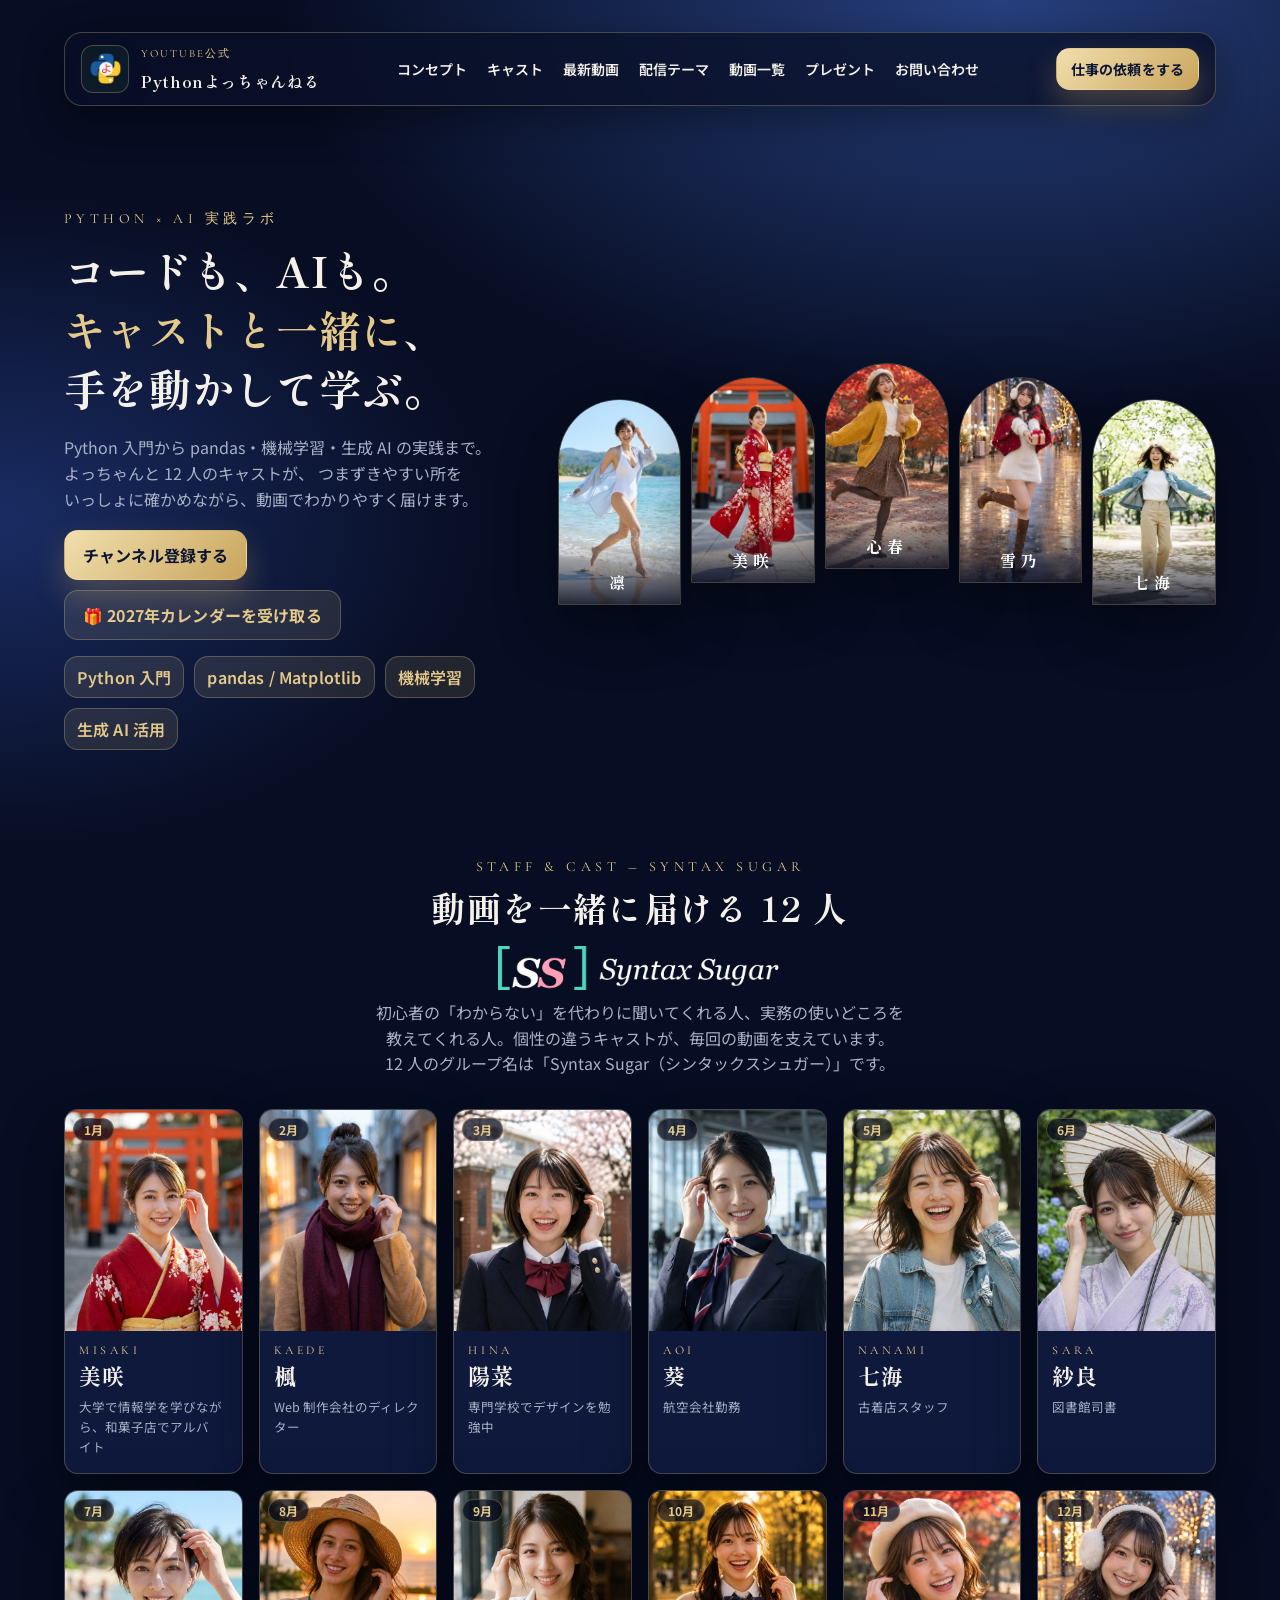
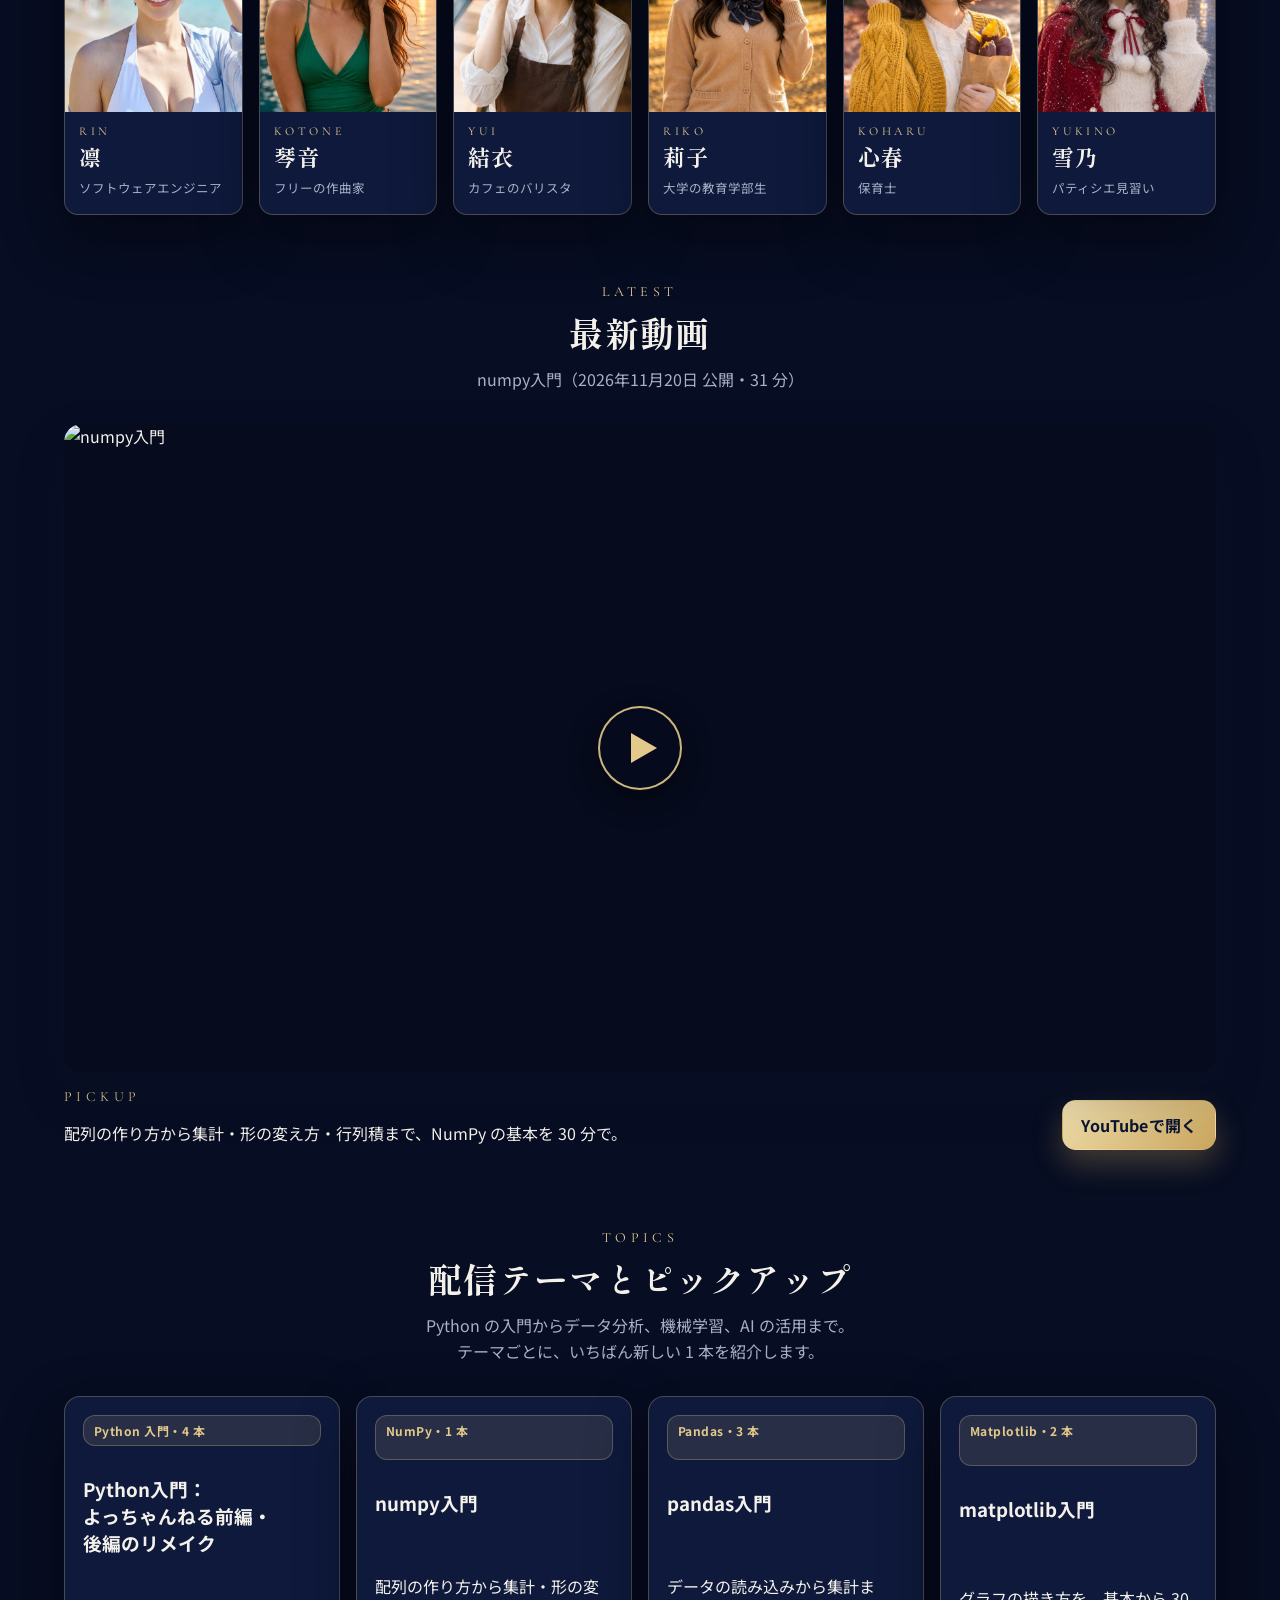
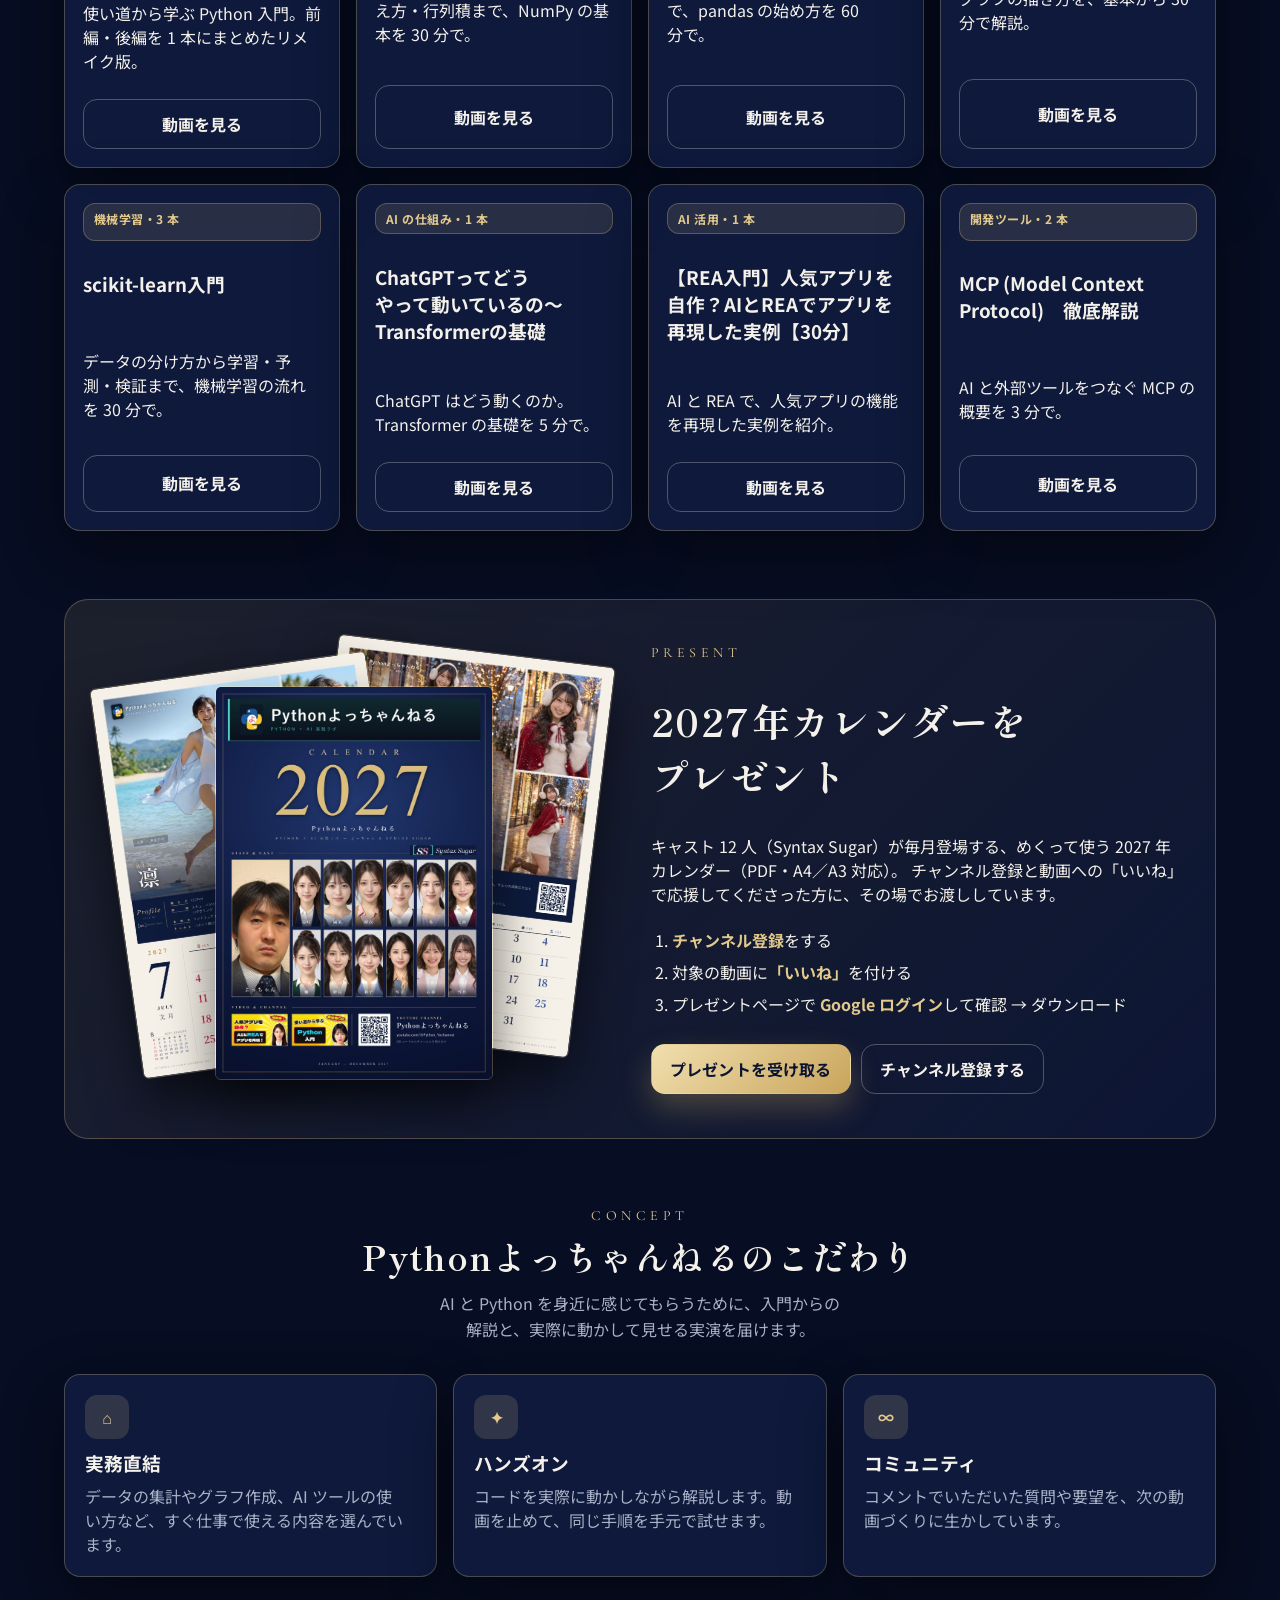
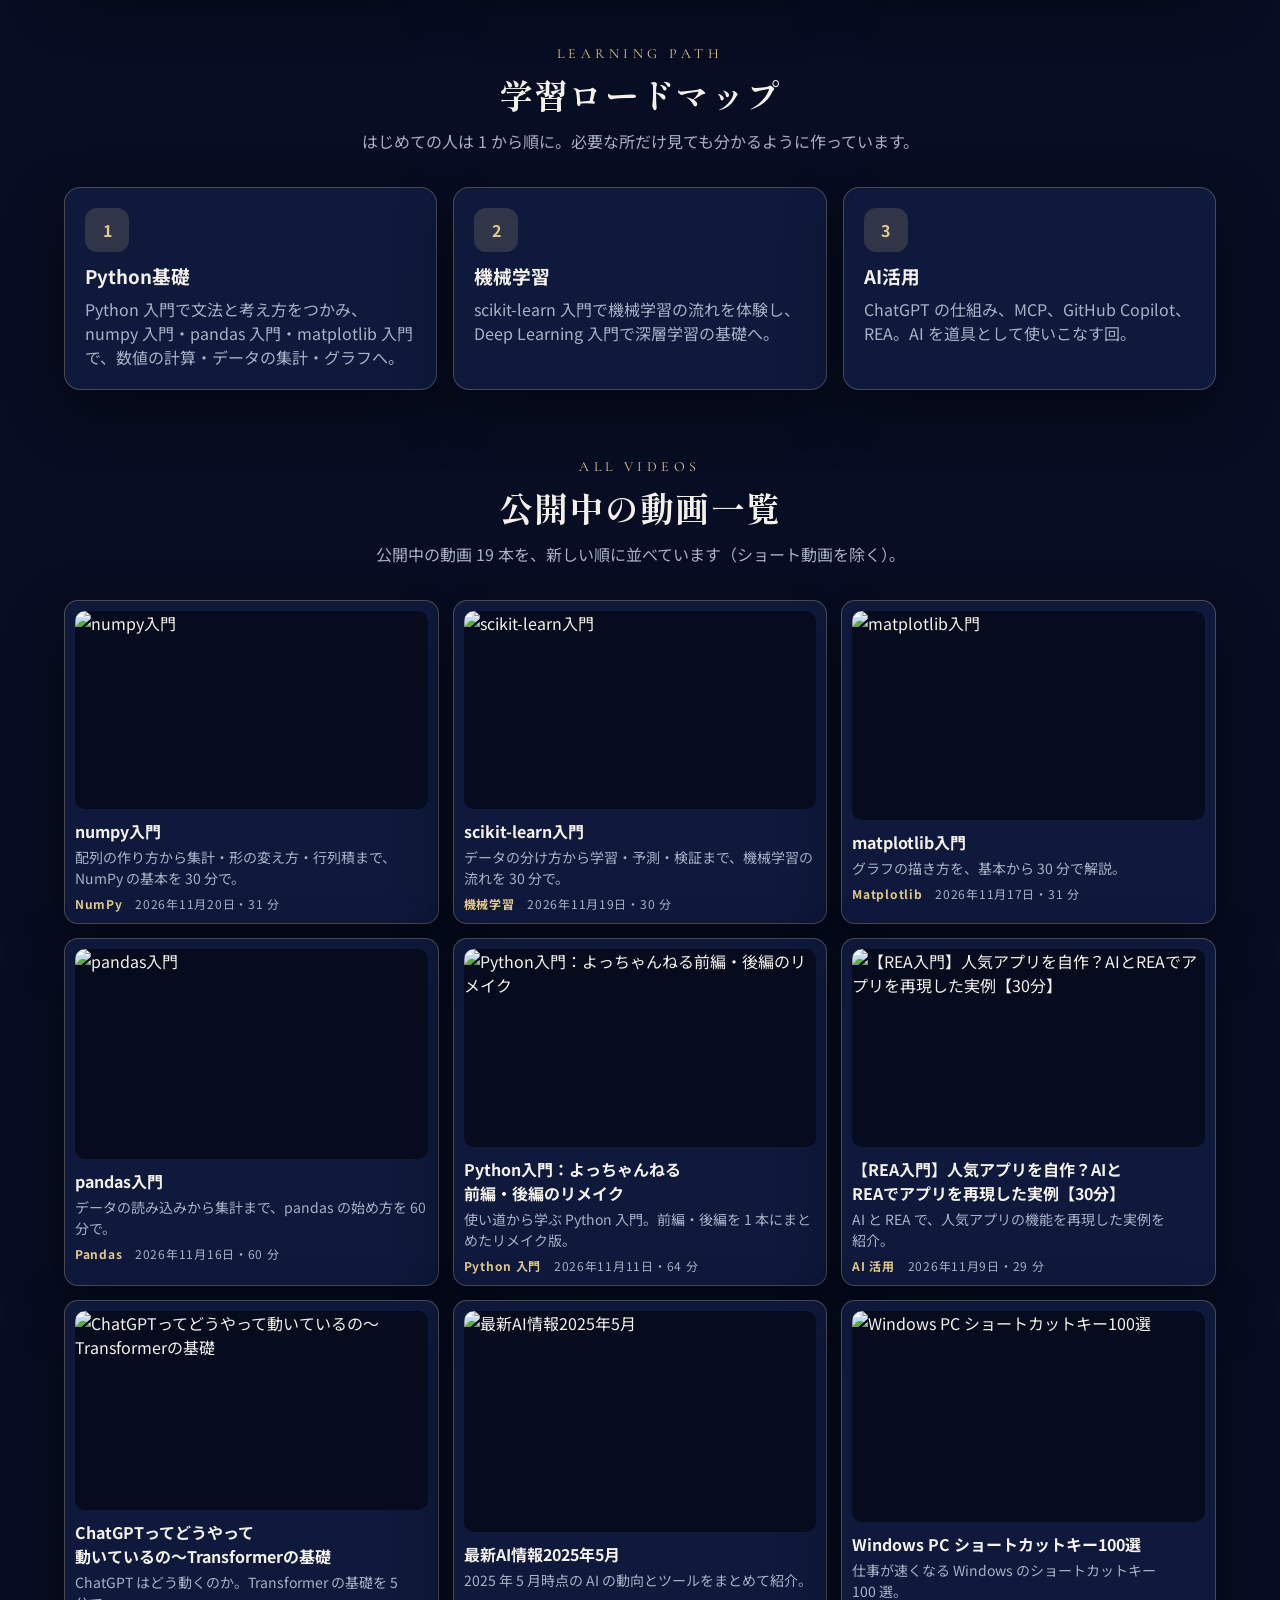
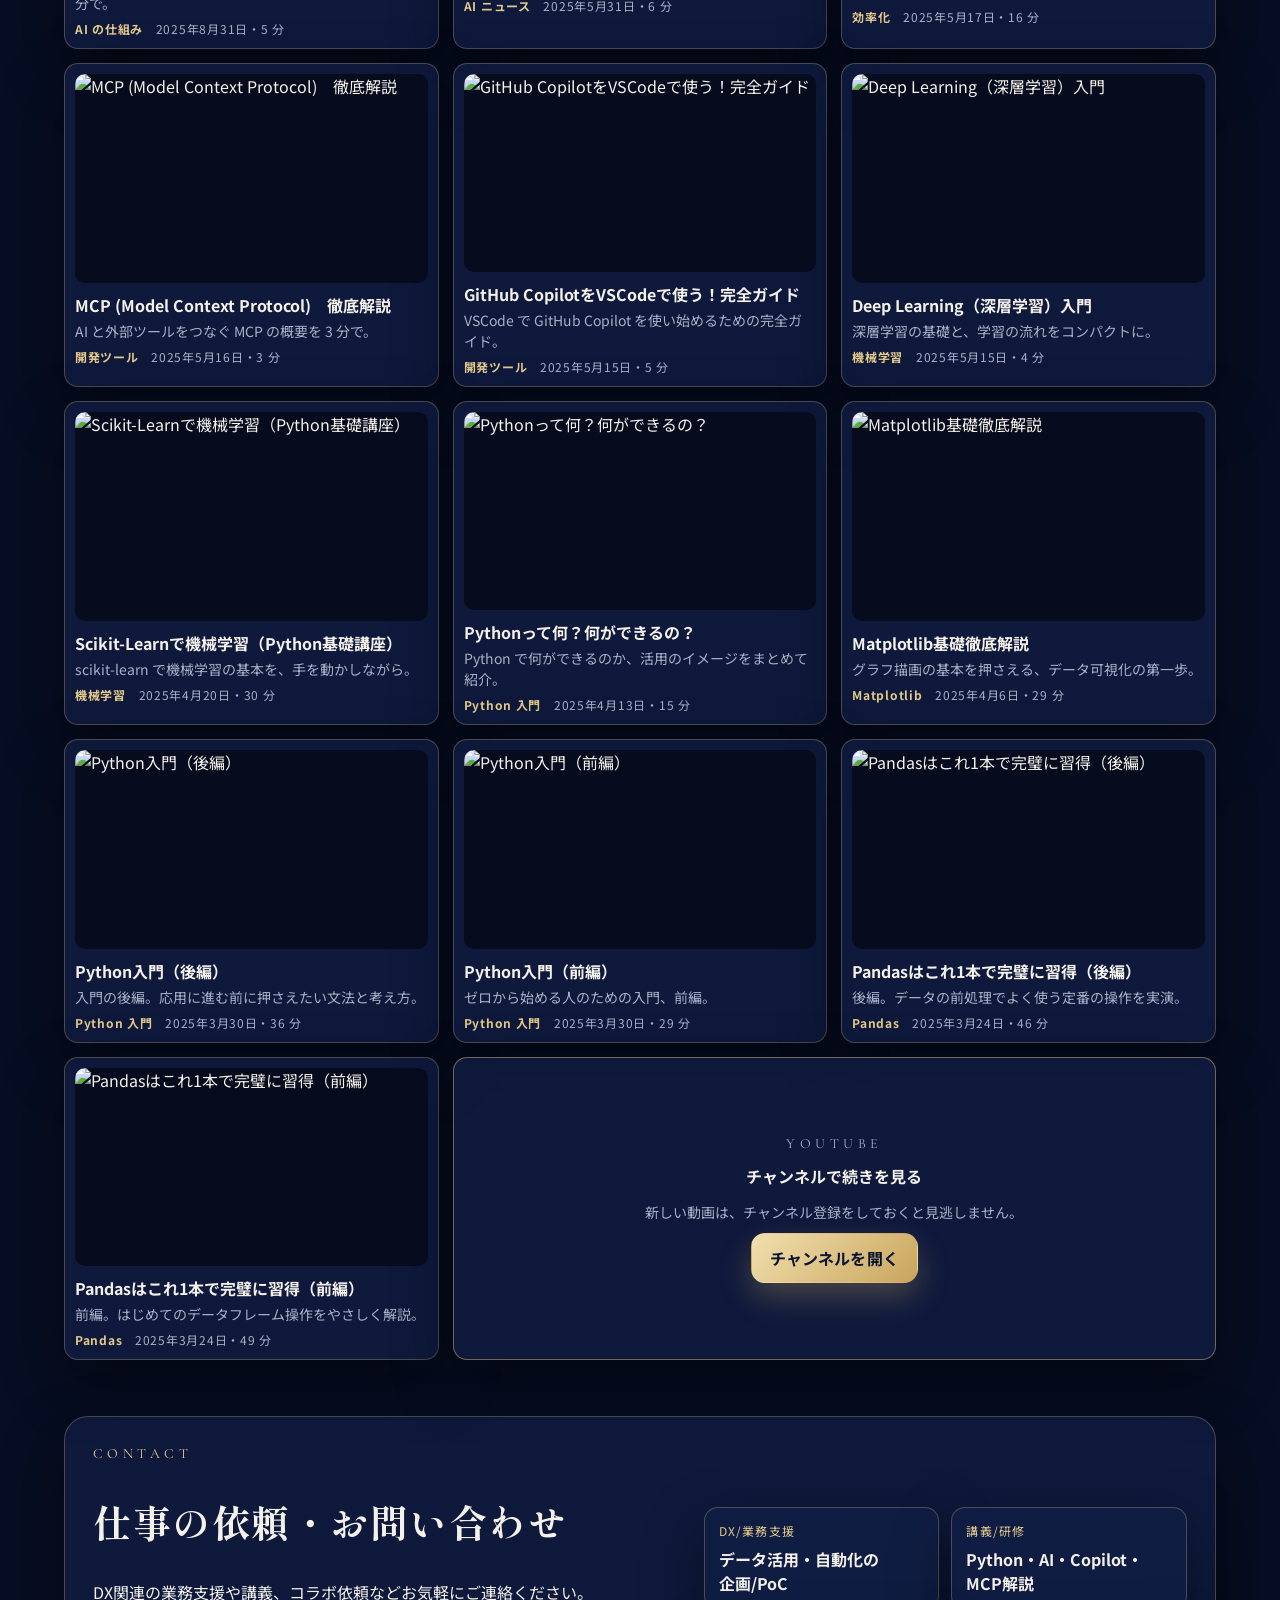
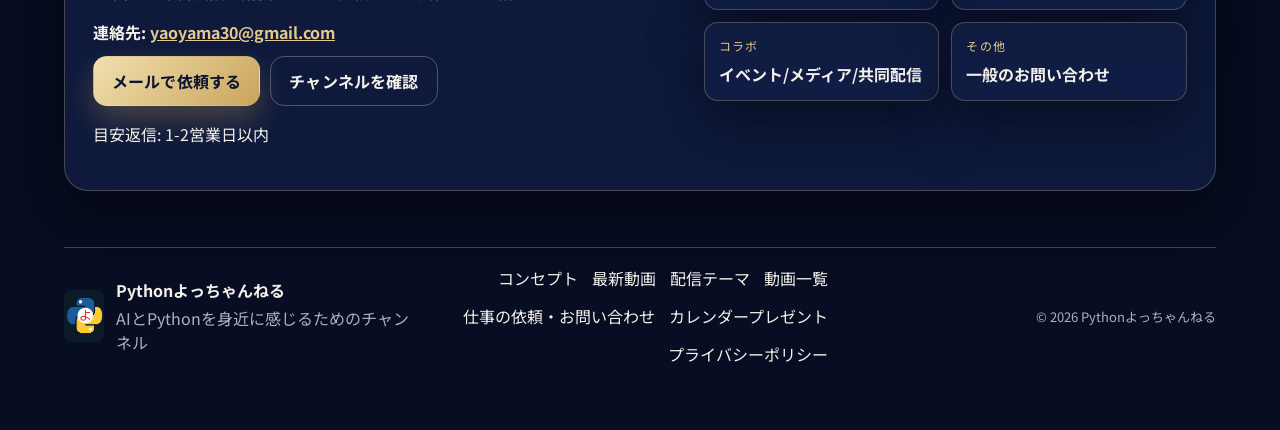
==== commit 3447f761: "動画一覧に numpy入門・scikit-learn入門 を追加（19 本）、最新動画を numpy入門 に、再生できなかった埋め込みをサムネイルに変更 - 公開中の動画一覧: 2 本を先頭に追加。本" ====
--- a/index.html
+++ b/index.html
@@ -7,7 +7,7 @@
   <link rel="preconnect" href="https://fonts.googleapis.com">
   <link rel="preconnect" href="https://fonts.gstatic.com" crossorigin>
   <link href="https://fonts.googleapis.com/css2?family=Space+Grotesk:wght@400;600;700&family=Noto+Sans+JP:wght@400;700&family=Shippori+Mincho:wght@600;800&family=Cormorant+Garamond:wght@500;600&display=swap" rel="stylesheet">
-  <link rel="stylesheet" href="styles.css">
+  <link rel="stylesheet" href="styles.css?v=20261122">
 </head>
 <body>
   <div class="page">
@@ -172,18 +172,23 @@
         <div class="section-header">
           <p class="eyebrow">Latest</p>
           <h2>最新動画</h2>
-          <p class="lede">matplotlib入門（2026年11月17日 公開・31 分）</p>
+          <p class="lede">numpy入門（2026年11月20日 公開・31 分）</p>
         </div>
         <div class="video-wrap">
           <div class="video-embed">
-            <iframe src="https://www.youtube.com/embed/lEhHxw9Zie8" title="matplotlib入門" frameborder="0" allowfullscreen allow="accelerometer; autoplay; clipboard-write; encrypted-media; gyroscope; picture-in-picture; web-share" referrerpolicy="strict-origin-when-cross-origin" loading="lazy"></iframe>
+            <!-- 2026-11-22: a poster that opens YouTube, not an embedded player. The videos published from the
+                 studio app do not allow playback on other sites, and the player here said 「動画を再生できません」. -->
+            <a class="video-poster" href="https://www.youtube.com/watch?v=QzrIljSJFY4" target="_blank" rel="noopener" aria-label="numpy入門 を YouTube で再生する">
+              <img src="https://i.ytimg.com/vi/QzrIljSJFY4/maxresdefault.jpg" alt="numpy入門" loading="lazy">
+              <span class="video-play" aria-hidden="true"></span>
+            </a>
           </div>
           <div class="video-cta">
             <div>
               <p class="eyebrow">Pickup</p>
-              <p class="lede">グラフの描き方を、基本から 30 分で解説。</p>
-            </div>
-            <a class="btn primary" href="https://www.youtube.com/watch?v=lEhHxw9Zie8" target="_blank" rel="noopener">YouTubeで開く</a>
+              <p class="lede">配列の作り方から集計・形の変え方・行列積まで、NumPy の基本を 30 分で。</p>
+            </div>
+            <a class="btn primary" href="https://www.youtube.com/watch?v=QzrIljSJFY4" target="_blank" rel="noopener">YouTubeで開く</a>
           </div>
         </div>
       </section>
@@ -202,6 +207,12 @@
             <a class="btn ghost" href="https://www.youtube.com/watch?v=BDTcpMm9RPc" target="_blank" rel="noopener">動画を見る</a>
           </article>
           <article class="video-card">
+            <div class="pill-outline">NumPy・1 本</div>
+            <h3>numpy入門</h3>
+            <p>配列の作り方から集計・形の変え方・行列積まで、NumPy の基本を 30 分で。</p>
+            <a class="btn ghost" href="https://www.youtube.com/watch?v=QzrIljSJFY4" target="_blank" rel="noopener">動画を見る</a>
+          </article>
+          <article class="video-card">
             <div class="pill-outline">Pandas・3 本</div>
             <h3>pandas入門</h3>
             <p>データの読み込みから集計まで、pandas の始め方を 60 分で。</p>
@@ -214,10 +225,16 @@
             <a class="btn ghost" href="https://www.youtube.com/watch?v=lEhHxw9Zie8" target="_blank" rel="noopener">動画を見る</a>
           </article>
           <article class="video-card">
-            <div class="pill-outline">機械学習・2 本</div>
-            <h3>Deep Learning（深層学習）入門</h3>
-            <p>深層学習の基礎と、学習の流れをコンパクトに。</p>
-            <a class="btn ghost" href="https://www.youtube.com/watch?v=Z3SsHQbcIZY" target="_blank" rel="noopener">動画を見る</a>
+            <div class="pill-outline">機械学習・3 本</div>
+            <h3>scikit-learn入門</h3>
+            <p>データの分け方から学習・予測・検証まで、機械学習の流れを 30 分で。</p>
+            <a class="btn ghost" href="https://www.youtube.com/watch?v=saJQsqIDOxI" target="_blank" rel="noopener">動画を見る</a>
+          </article>
+          <article class="video-card">
+            <div class="pill-outline">AI の仕組み・1 本</div>
+            <h3>ChatGPTってどうやって動いているの～Transformerの基礎</h3>
+            <p>ChatGPT はどう動くのか。Transformer の基礎を 5 分で。</p>
+            <a class="btn ghost" href="https://www.youtube.com/watch?v=_EGtxIIIu-Y" target="_blank" rel="noopener">動画を見る</a>
           </article>
           <article class="video-card">
             <div class="pill-outline">AI 活用・1 本</div>
@@ -294,12 +311,12 @@
           <article class="card">
             <div class="card-icon">1</div>
             <h3>Python基礎</h3>
-            <p>Python 入門で文法と考え方をつかみ、pandas 入門・matplotlib 入門でデータの集計とグラフへ。</p>
+            <p>Python 入門で文法と考え方をつかみ、numpy 入門・pandas 入門・matplotlib 入門で、数値の計算・データの集計・グラフへ。</p>
           </article>
           <article class="card">
             <div class="card-icon">2</div>
             <h3>機械学習</h3>
-            <p>scikit-learn で機械学習の基本を体験し、Deep Learning 入門で学習の流れを理解。</p>
+            <p>scikit-learn 入門で機械学習の流れを体験し、Deep Learning 入門で深層学習の基礎へ。</p>
           </article>
           <article class="card">
             <div class="card-icon">3</div>
@@ -313,9 +330,29 @@
         <div class="section-header">
           <p class="eyebrow">All Videos</p>
           <h2>公開中の動画一覧</h2>
-          <p class="lede">公開中の全 17 本を、新しい順に並べています。</p>
+          <p class="lede">公開中の動画 19 本を、新しい順に並べています（ショート動画を除く）。</p>
         </div>
         <div class="thumb-grid">
+          <a class="thumb-card" href="https://www.youtube.com/watch?v=QzrIljSJFY4" target="_blank" rel="noopener">
+            <div class="thumb">
+              <img src="https://i.ytimg.com/vi/QzrIljSJFY4/hqdefault.jpg" alt="numpy入門" loading="lazy">
+            </div>
+            <div class="thumb-meta">
+              <h3>numpy入門</h3>
+              <p>配列の作り方から集計・形の変え方・行列積まで、NumPy の基本を 30 分で。</p>
+              <p class="thumb-date"><b>NumPy</b>　2026年11月20日・31 分</p>
+            </div>
+          </a>
+          <a class="thumb-card" href="https://www.youtube.com/watch?v=saJQsqIDOxI" target="_blank" rel="noopener">
+            <div class="thumb">
+              <img src="https://i.ytimg.com/vi/saJQsqIDOxI/hqdefault.jpg" alt="scikit-learn入門" loading="lazy">
+            </div>
+            <div class="thumb-meta">
+              <h3>scikit-learn入門</h3>
+              <p>データの分け方から学習・予測・検証まで、機械学習の流れを 30 分で。</p>
+              <p class="thumb-date"><b>機械学習</b>　2026年11月19日・30 分</p>
+            </div>
+          </a>
           <a class="thumb-card" href="https://www.youtube.com/watch?v=lEhHxw9Zie8" target="_blank" rel="noopener">
             <div class="thumb">
               <img src="https://i.ytimg.com/vi/lEhHxw9Zie8/hqdefault.jpg" alt="matplotlib入門" loading="lazy">
--- a/styles.css
+++ b/styles.css
@@ -808,9 +808,13 @@
 }
 /* headings and lead texts: lines of even length, broken between phrases, never a short last line */
 h1, h2, h3, .section-header .lede, .hero-copy .lede { text-wrap: balance; word-break: auto-phrase; }
-#all-videos .thumb-grid { grid-template-columns: repeat(3, minmax(0, 1fr)); }   /* 17 videos + the channel card: six full rows */
-@media (max-width: 900px) { #all-videos .thumb-grid { grid-template-columns: repeat(2, minmax(0, 1fr)); } }
-@media (max-width: 600px) { #all-videos .thumb-grid { grid-template-columns: 1fr; } }
+/* Full rows whatever the number of videos: three (two, one) cards to a row, and the channel card at the end takes
+   what is left of its row. Until 2026-11-22 the grid was tuned to "17 videos + the channel card". */
+#all-videos .thumb-grid { display: flex; flex-wrap: wrap; }
+#all-videos .thumb-card { flex: 0 0 calc((100% - 28px) / 3 - .01px); min-width: 0; }
+#all-videos .thumb-more { flex-grow: 1; }
+@media (max-width: 900px) { #all-videos .thumb-card { flex-basis: calc((100% - 14px) / 2 - .01px); } }
+@media (max-width: 600px) { #all-videos .thumb-card { flex-basis: 100%; } }
 .thumb-meta .thumb-date { margin-top: 6px; font-size: 12px; letter-spacing: .06em; color: #a9b1c6; }   /* the theme sits here, not on the picture */
 .thumb-meta .thumb-date b { color: #e3c98b; font-weight: 700; }
 .thumb-more { align-content: center; text-align: center; border: 1px solid rgba(227,201,139,.45); }
@@ -818,7 +822,16 @@
 .thumb-more .btn { pointer-events: none; }
 p, li { text-wrap: pretty; }                                /* body text: no one-character last line */
 .hero-copy .highlight { padding: 0; }                      /* no gap before the comma that follows */
-#topics .video-grid { grid-template-columns: repeat(3, minmax(0, 1fr)); }   /* six cards: two full rows */
+#topics .video-grid { grid-template-columns: repeat(4, minmax(0, 1fr)); }   /* eight cards: two full rows (four rows of two below 900px) */
 @media (max-width: 900px) { #topics .video-grid { grid-template-columns: repeat(2, minmax(0, 1fr)); } }
 @media (max-width: 600px) { #topics .video-grid { grid-template-columns: 1fr; } }
+/* 最新動画: a poster that opens YouTube (an embedded player cannot play a video that forbids playback on other sites) */
+.video-embed .video-poster { position: absolute; inset: 0; display: block; }
+.video-embed .video-poster img { width: 100%; height: 100%; object-fit: cover; display: block; }
+.video-play { position: absolute; left: 50%; top: 50%; width: 84px; height: 84px; margin: -42px 0 0 -42px; border-radius: 50%;
+  background: rgba(6, 11, 29, .72); border: 2px solid rgba(227, 201, 139, .9); box-shadow: 0 10px 30px rgba(0, 0, 0, .45);
+  transition: transform .15s ease, background .2s ease; }
+.video-play::after { content: ""; position: absolute; left: 50%; top: 50%; margin: -15px 0 0 -9px; border-style: solid;
+  border-width: 15px 0 15px 26px; border-color: transparent transparent transparent #e3c98b; }
+.video-poster:hover .video-play, .video-poster:focus-visible .video-play { transform: scale(1.08); background: rgba(6, 11, 29, .86); }
 /* ==== end theme-2027 ==== */
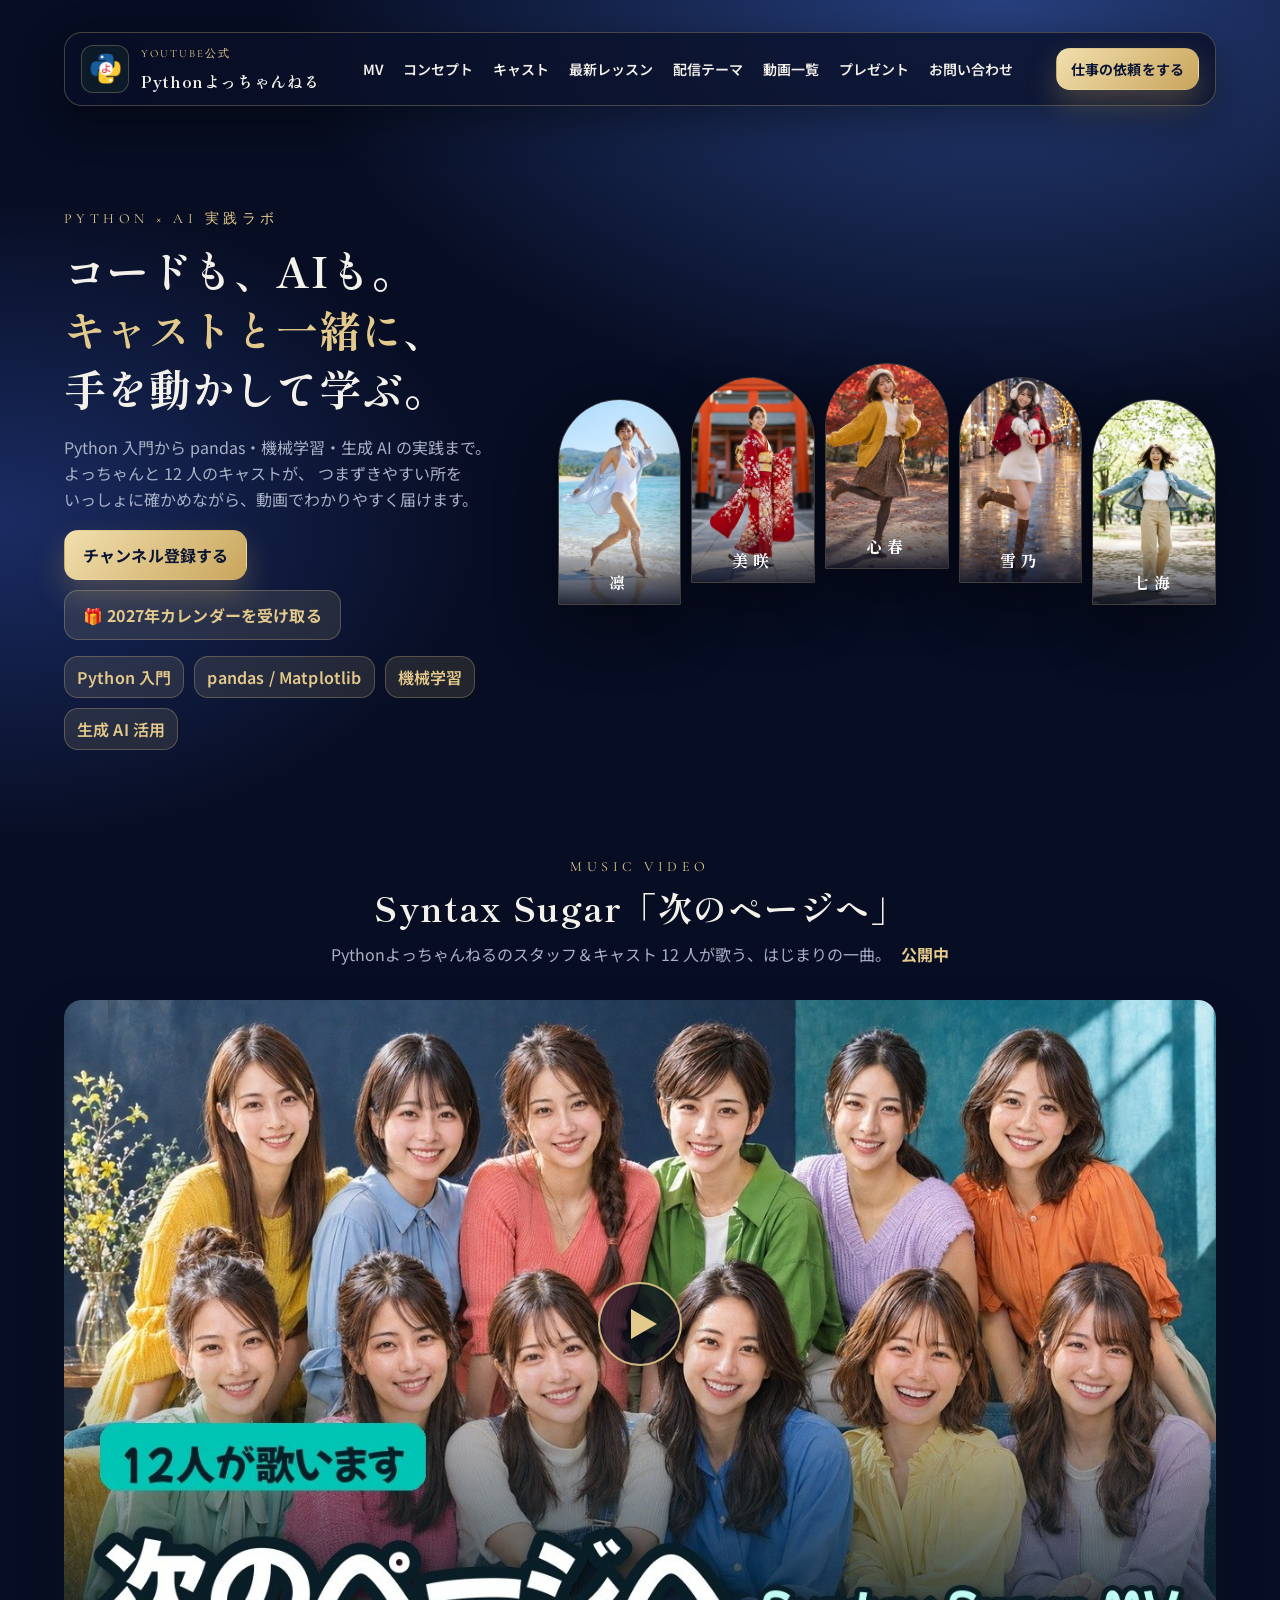
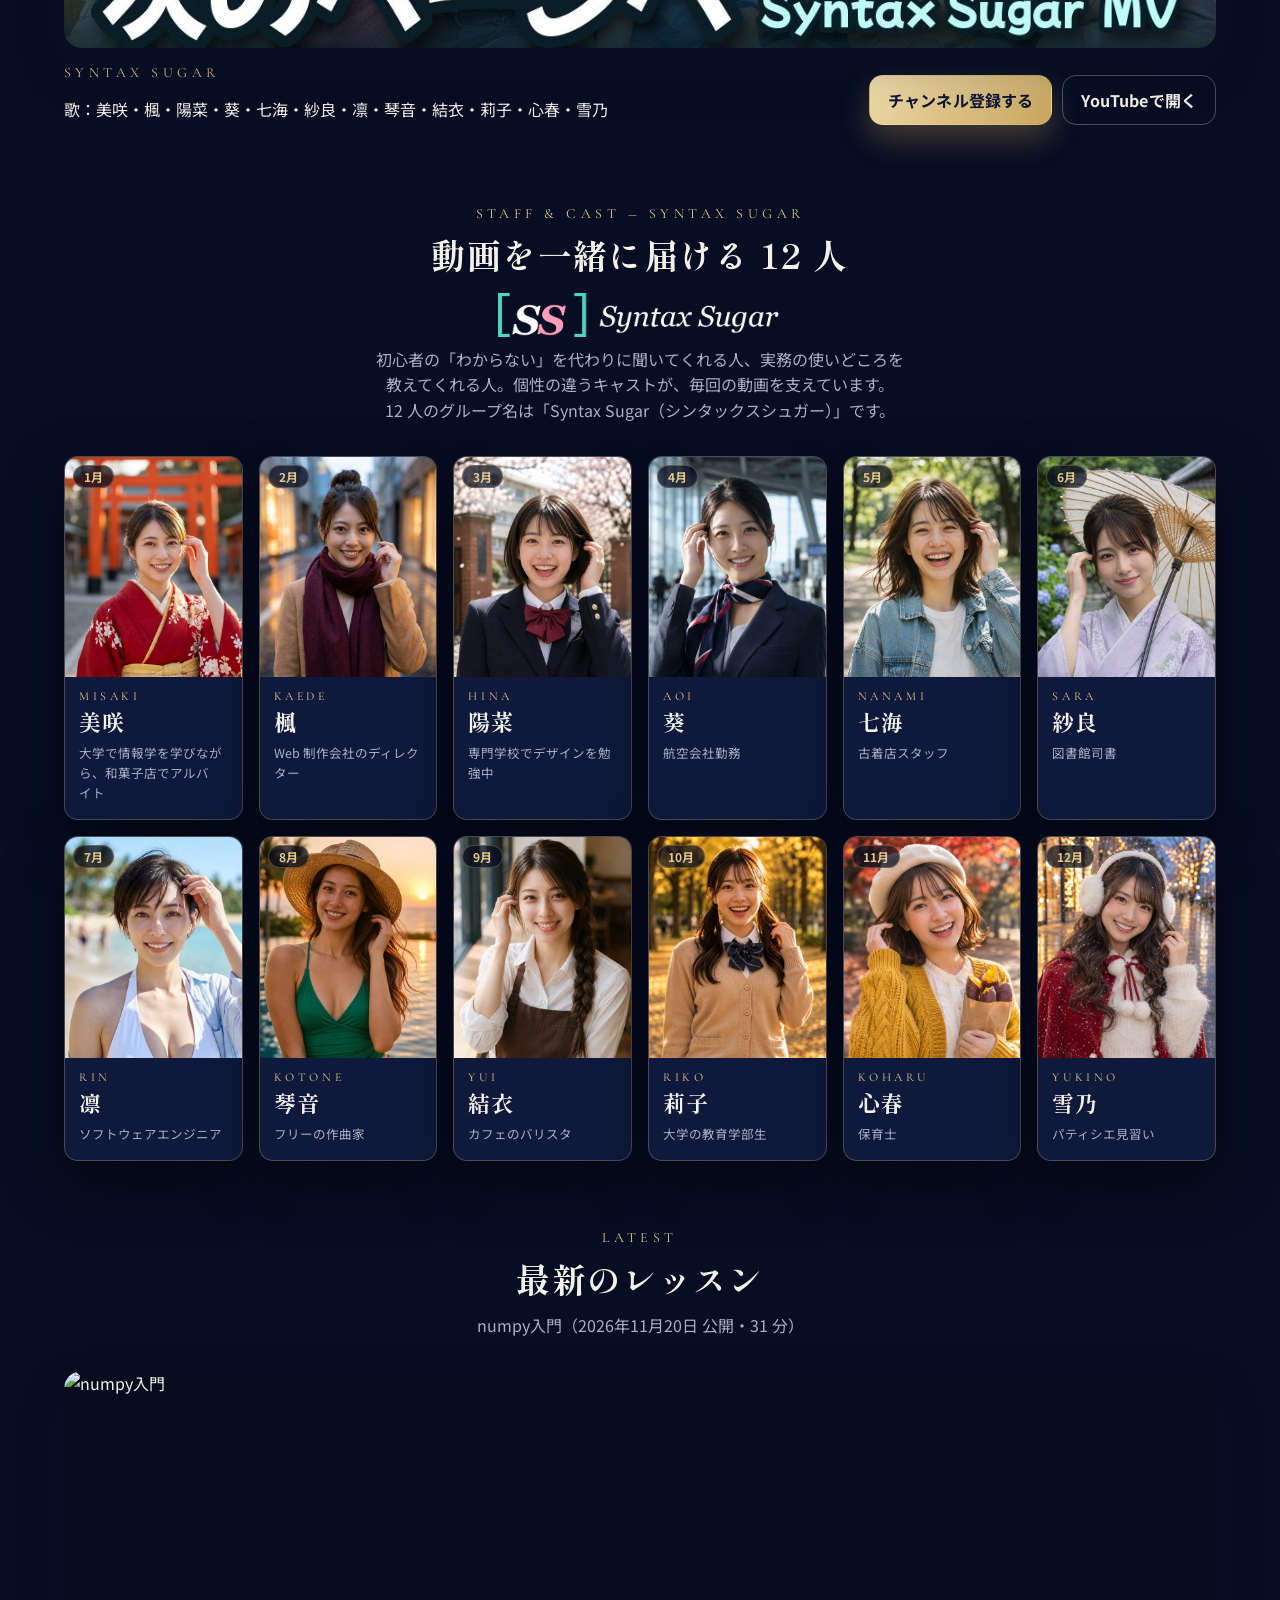
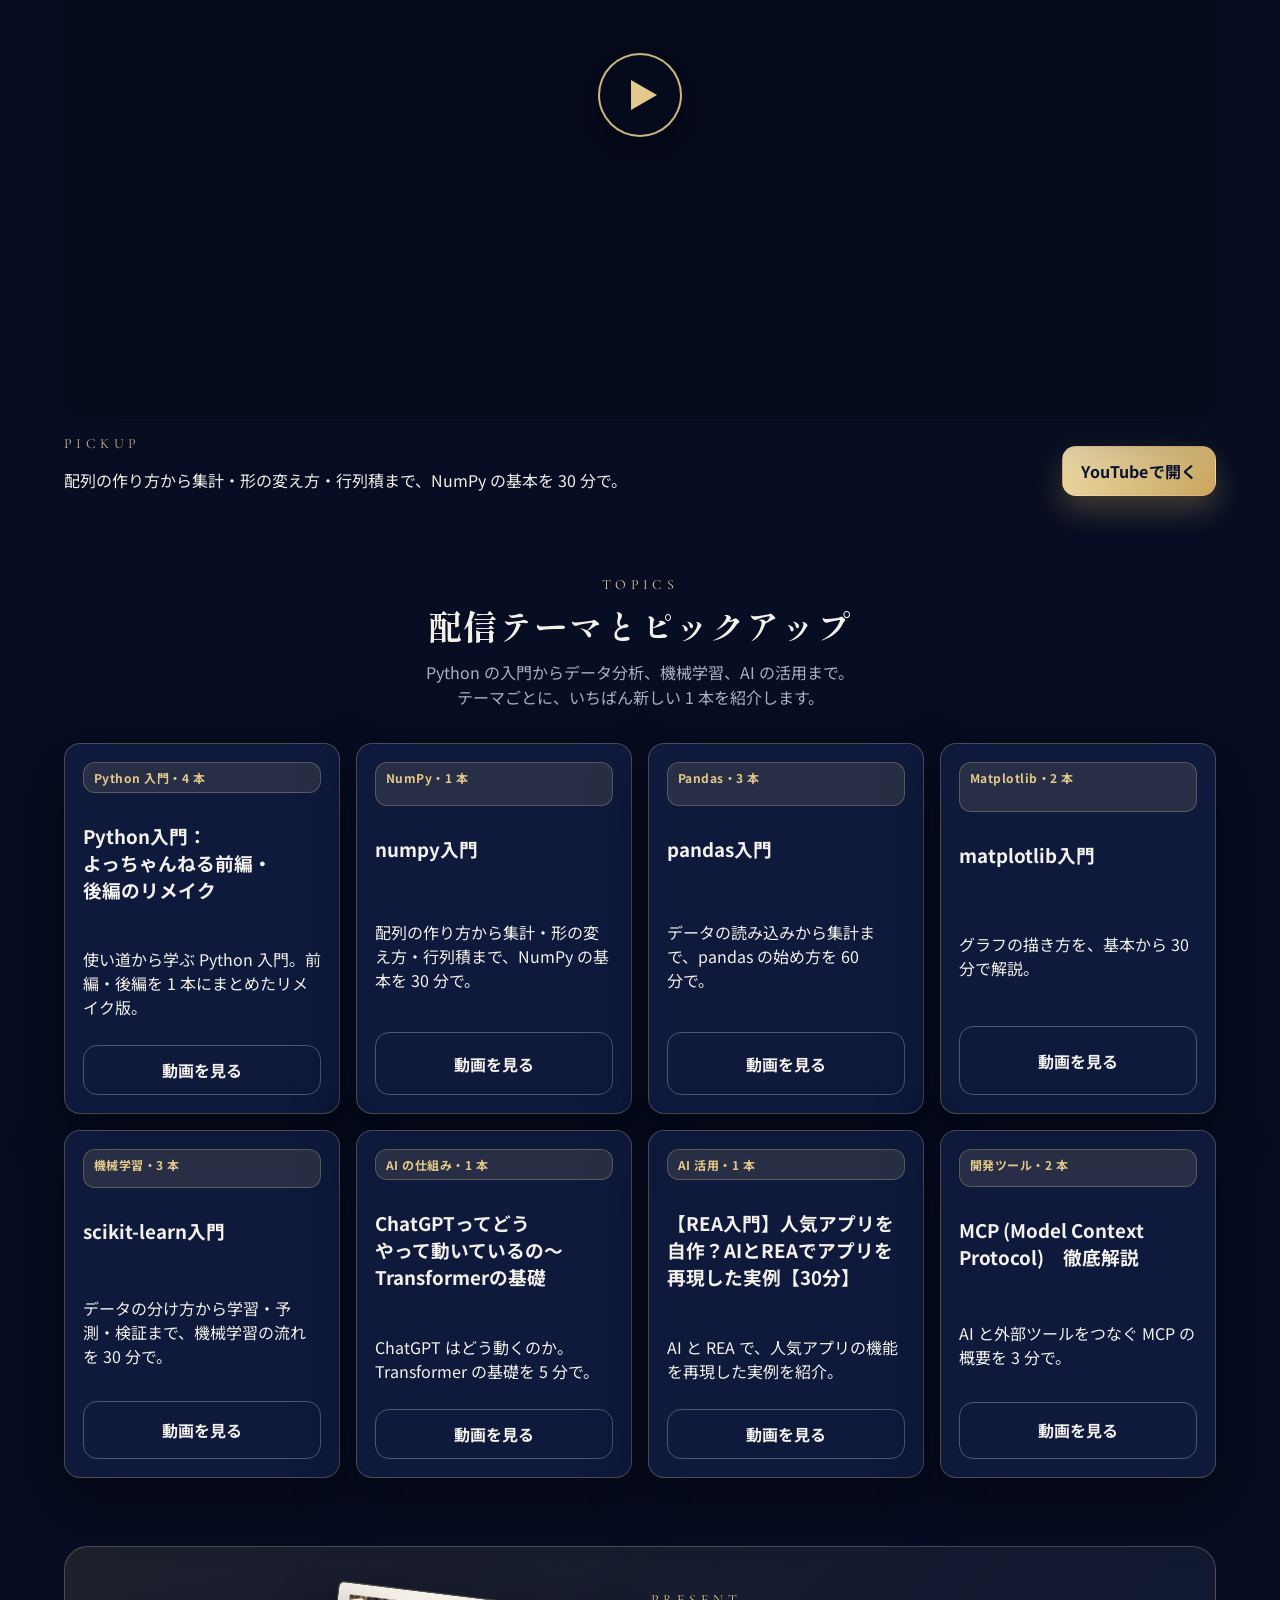
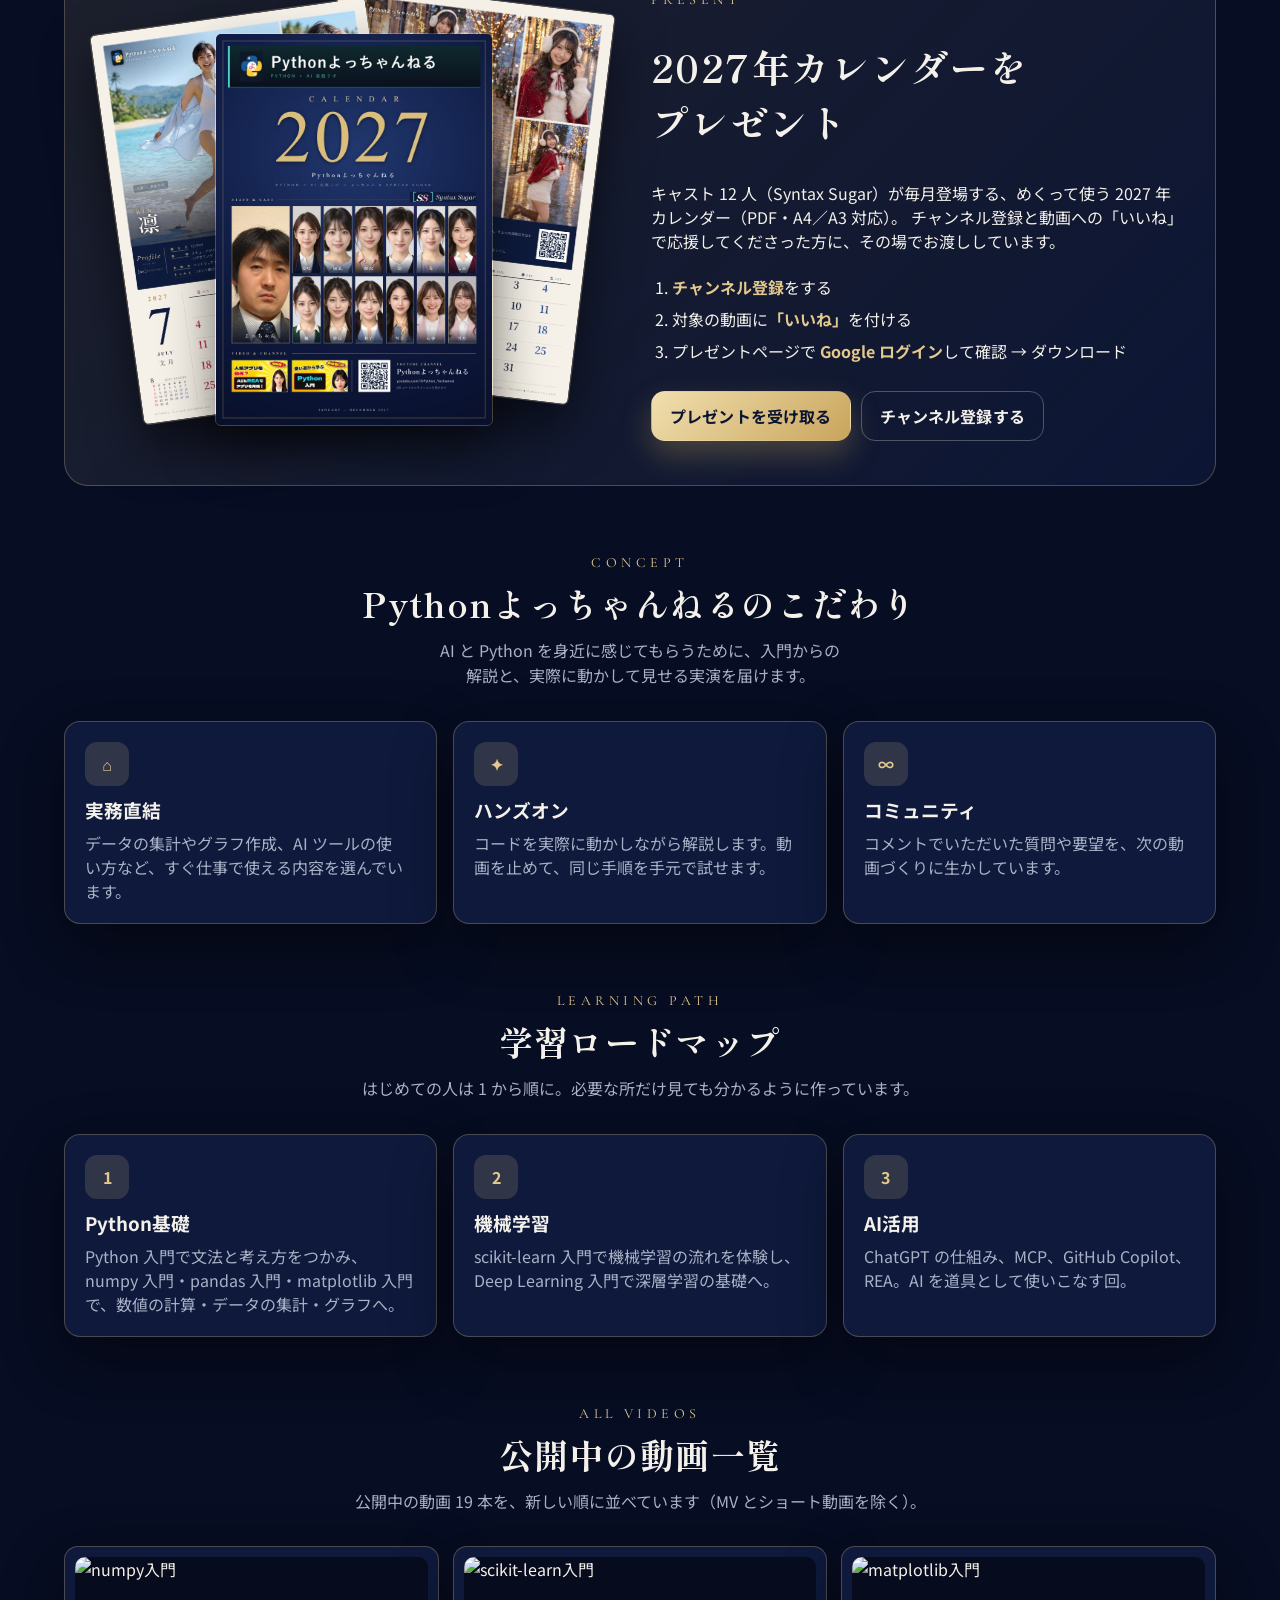
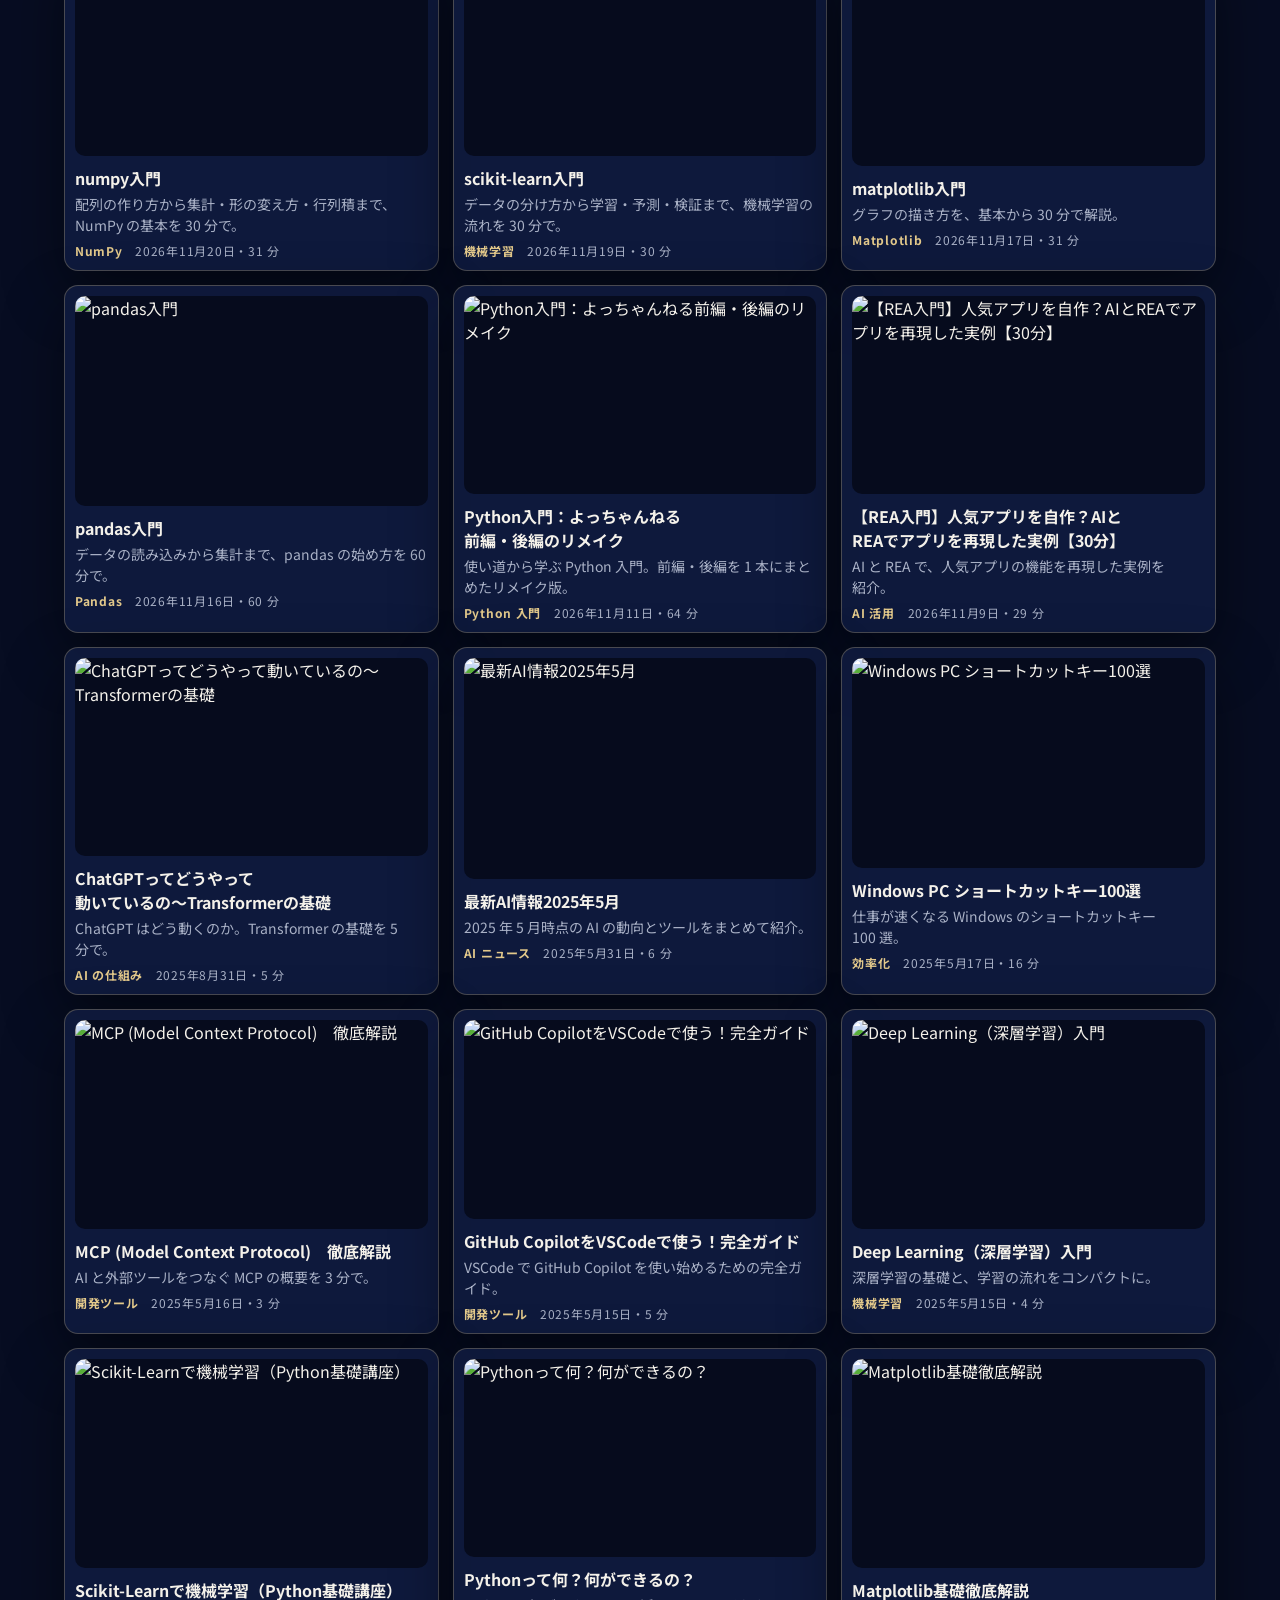
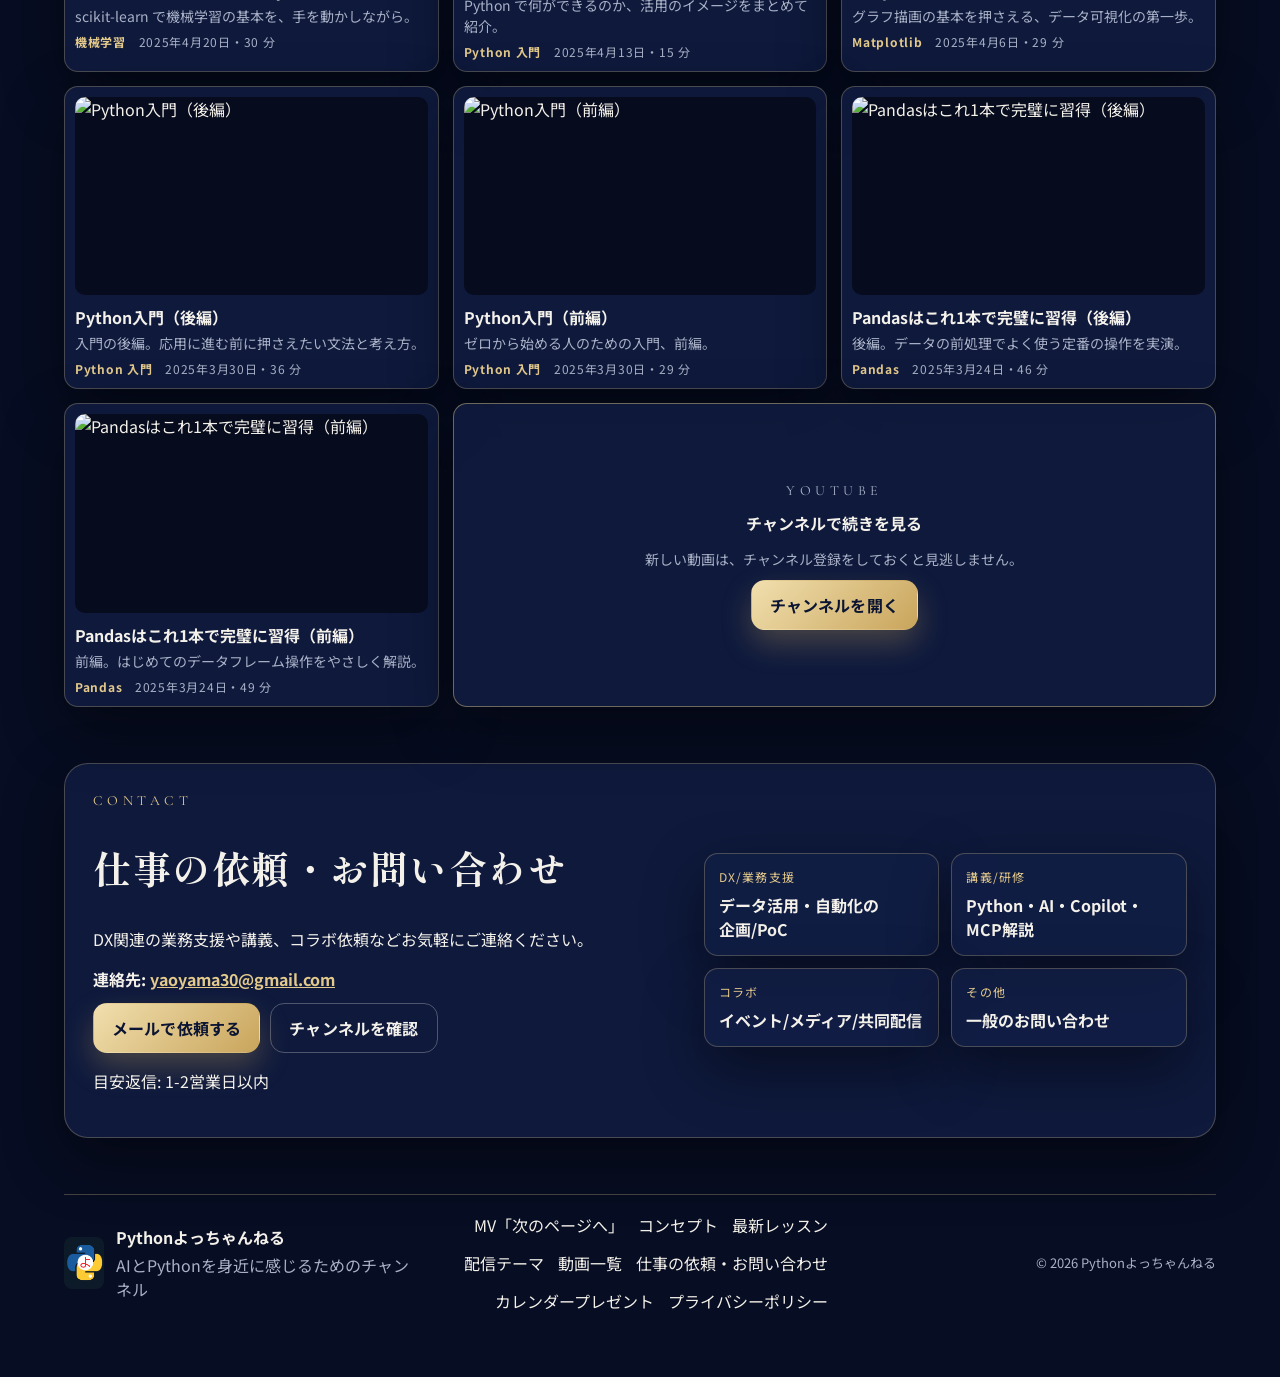
==== commit 4e688ea5: "MV「次のページへ」をホームページの中で見られる欄を追加 - ヒーローのすぐ下に MV の欄。表紙を押すと、その場で YouTube のプレーヤーに替わって再生する - 公開（2026-11-22 2" ====
--- a/index.html
+++ b/index.html
@@ -7,7 +7,7 @@
   <link rel="preconnect" href="https://fonts.googleapis.com">
   <link rel="preconnect" href="https://fonts.gstatic.com" crossorigin>
   <link href="https://fonts.googleapis.com/css2?family=Space+Grotesk:wght@400;600;700&family=Noto+Sans+JP:wght@400;700&family=Shippori+Mincho:wght@600;800&family=Cormorant+Garamond:wght@500;600&display=swap" rel="stylesheet">
-  <link rel="stylesheet" href="styles.css?v=20261122">
+  <link rel="stylesheet" href="styles.css?v=20261122b">
 </head>
 <body>
   <div class="page">
@@ -22,9 +22,10 @@
         </div>
       </div>
       <nav class="nav">
+        <a href="#mv">MV</a>
         <a href="#about">コンセプト</a>
         <a href="#cast">キャスト</a>
-        <a href="#latest">最新動画</a>
+        <a href="#latest">最新レッスン</a>
         <a href="#topics">配信テーマ</a>
         <a href="#all-videos">動画一覧</a>
         <a href="#present">プレゼント</a>
@@ -61,6 +62,35 @@
         </div>
       </section>
 
+      <section class="section" id="mv">
+        <div class="section-header">
+          <p class="eyebrow">Music Video</p>
+          <h2>Syntax Sugar「次のページへ」</h2>
+          <p class="lede">Pythonよっちゃんねるのスタッフ＆キャスト 12 人が歌う、はじまりの一曲。<span id="mv-when">2026年11月22日（日）20:00 公開</span></p>
+        </div>
+        <div class="video-wrap">
+          <!-- The poster becomes the player when it is pressed (the video then plays inside this page).
+               The MV is private on YouTube until data-from; before that the poster only says when it opens. -->
+          <div class="video-embed" id="mv-player" data-video="oi8me5lh4u8" data-from="2026-11-22T20:00:00+09:00">
+            <a class="video-poster" href="https://www.youtube.com/watch?v=oi8me5lh4u8" target="_blank" rel="noopener" aria-label="MV「次のページへ」を再生する">
+              <img src="assets/mv-poster.jpg" alt="Syntax Sugar「次のページへ」MV" loading="lazy">
+              <span class="video-play" aria-hidden="true"></span>
+              <span class="video-soon" hidden>11月22日（日）20:00 公開</span>
+            </a>
+          </div>
+          <div class="video-cta">
+            <div>
+              <p class="eyebrow">Syntax Sugar</p>
+              <p class="lede">歌：美咲・楓・陽菜・葵・七海・紗良・凛・琴音・結衣・莉子・心春・雪乃</p>
+            </div>
+            <div class="cta-group">
+              <a class="btn primary" href="https://www.youtube.com/channel/UCyjFn_RJ7tM82CT_i3eoOZg?sub_confirmation=1" target="_blank" rel="noopener">チャンネル登録する</a>
+              <a class="btn ghost" id="mv-open" href="https://www.youtube.com/watch?v=oi8me5lh4u8" target="_blank" rel="noopener">YouTubeで開く</a>
+            </div>
+          </div>
+        </div>
+      </section>
+
       <section class="section" id="cast">
         <div class="section-header">
           <p class="eyebrow">Staff &amp; Cast ― Syntax Sugar</p>
@@ -171,7 +201,7 @@
       <section class="section" id="latest">
         <div class="section-header">
           <p class="eyebrow">Latest</p>
-          <h2>最新動画</h2>
+          <h2>最新のレッスン</h2>
           <p class="lede">numpy入門（2026年11月20日 公開・31 分）</p>
         </div>
         <div class="video-wrap">
@@ -330,7 +360,7 @@
         <div class="section-header">
           <p class="eyebrow">All Videos</p>
           <h2>公開中の動画一覧</h2>
-          <p class="lede">公開中の動画 19 本を、新しい順に並べています（ショート動画を除く）。</p>
+          <p class="lede">公開中の動画 19 本を、新しい順に並べています（MV とショート動画を除く）。</p>
         </div>
         <div class="thumb-grid">
           <a class="thumb-card" href="https://www.youtube.com/watch?v=QzrIljSJFY4" target="_blank" rel="noopener">
@@ -580,8 +610,9 @@
         </div>
       </div>
       <div class="footer-links">
+        <a href="#mv">MV「次のページへ」</a>
         <a href="#about">コンセプト</a>
-        <a href="#latest">最新動画</a>
+        <a href="#latest">最新レッスン</a>
         <a href="#topics">配信テーマ</a>
         <a href="#all-videos">動画一覧</a>
         <a href="#contact">仕事の依頼・お問い合わせ</a>
@@ -591,5 +622,39 @@
       <p class="muted small">© 2026 Pythonよっちゃんねる</p>
     </footer>
   </div>
+  <script>
+  (function () {
+    // MV: the poster becomes the player when it is pressed. Before the release time the video is private on
+    // YouTube, so the poster only says when it opens and the link to YouTube stays hidden.
+    var box = document.getElementById('mv-player');
+    if (!box) return;
+    var poster = box.querySelector('.video-poster');
+    var soon = box.querySelector('.video-soon');
+    var when = document.getElementById('mv-when');
+    var open = document.getElementById('mv-open');
+    var from = Date.parse(box.getAttribute('data-from'));
+    function released() { return !(Date.now() < from); }
+    function show() {
+      var out = released();
+      box.classList.toggle('is-waiting', !out);
+      soon.hidden = out;
+      open.hidden = !out;
+      when.textContent = out ? '公開中' : '2026年11月22日（日）20:00 公開';
+    }
+    poster.addEventListener('click', function (event) {
+      event.preventDefault();
+      if (!released()) return;
+      var frame = document.createElement('iframe');
+      frame.src = 'https://www.youtube.com/embed/' + box.getAttribute('data-video') + '?autoplay=1&rel=0&playsinline=1';
+      frame.title = 'Syntax Sugar「次のページへ」MV';
+      frame.allow = 'accelerometer; autoplay; clipboard-write; encrypted-media; gyroscope; picture-in-picture; web-share';
+      frame.allowFullscreen = true;
+      frame.referrerPolicy = 'strict-origin-when-cross-origin';
+      box.replaceChildren(frame);
+    });
+    show();
+    if (!released()) setTimeout(show, Math.min(from - Date.now() + 1000, 2147483647));
+  })();
+  </script>
 </body>
 </html>
--- a/styles.css
+++ b/styles.css
@@ -834,4 +834,13 @@
 .video-play::after { content: ""; position: absolute; left: 50%; top: 50%; margin: -15px 0 0 -9px; border-style: solid;
   border-width: 15px 0 15px 26px; border-color: transparent transparent transparent #e3c98b; }
 .video-poster:hover .video-play, .video-poster:focus-visible .video-play { transform: scale(1.08); background: rgba(6, 11, 29, .86); }
+/* MV: before its release the poster shows when it opens instead of the play mark */
+.video-soon { position: absolute; left: 16px; top: 16px; padding: 8px 18px; border-radius: 999px;
+  background: rgba(6, 11, 29, .86); border: 1px solid rgba(227, 201, 139, .9); color: #e3c98b; font-weight: 700;
+  letter-spacing: .08em; white-space: nowrap; box-shadow: 0 10px 30px rgba(0, 0, 0, .45); }
+#mv [hidden] { display: none !important; }      /* .btn sets display, which would show a hidden link */
+@media (max-width: 600px) { .video-soon { left: 10px; top: 10px; padding: 4px 11px; font-size: 11px; letter-spacing: .04em; } }
+.video-embed.is-waiting .video-play { display: none; }
+.video-embed.is-waiting .video-poster { cursor: default; }
+#mv-when { display: inline-block; margin-left: .6em; color: #e3c98b; font-weight: 700; }
 /* ==== end theme-2027 ==== */
